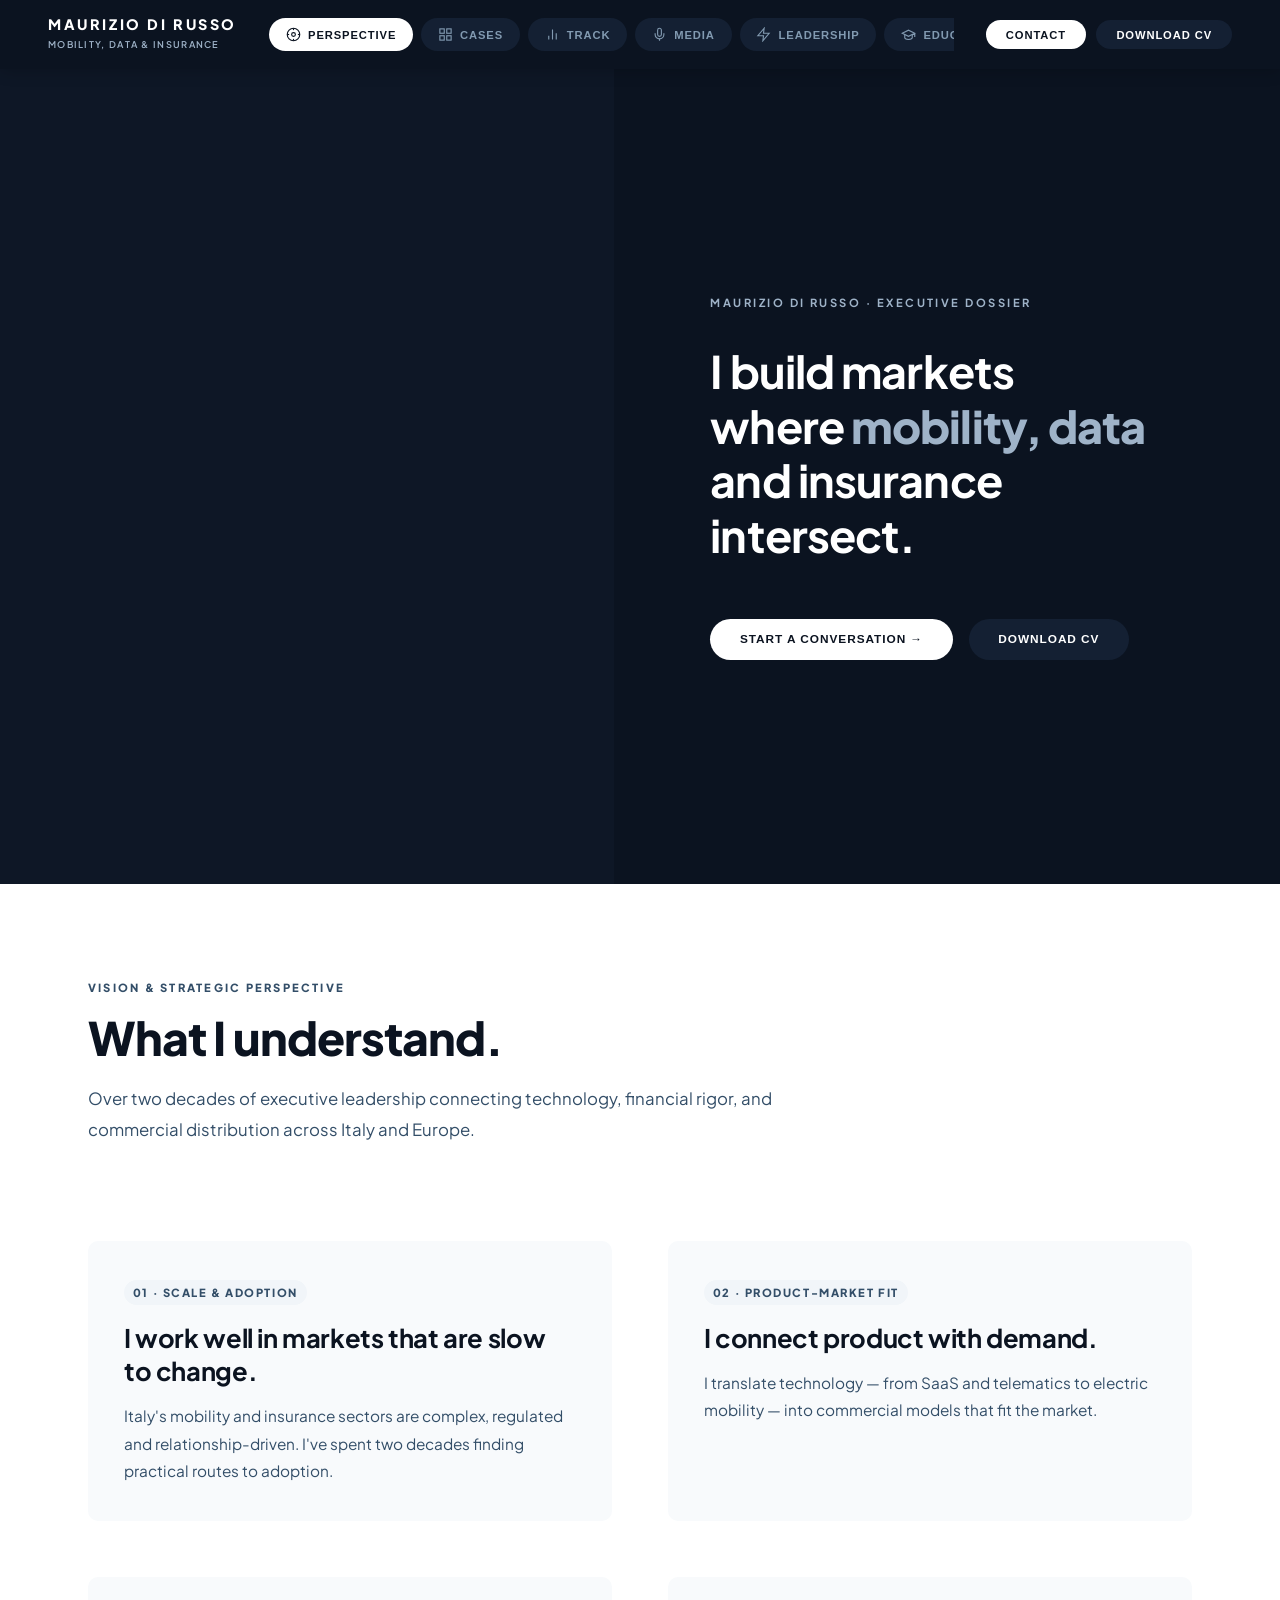
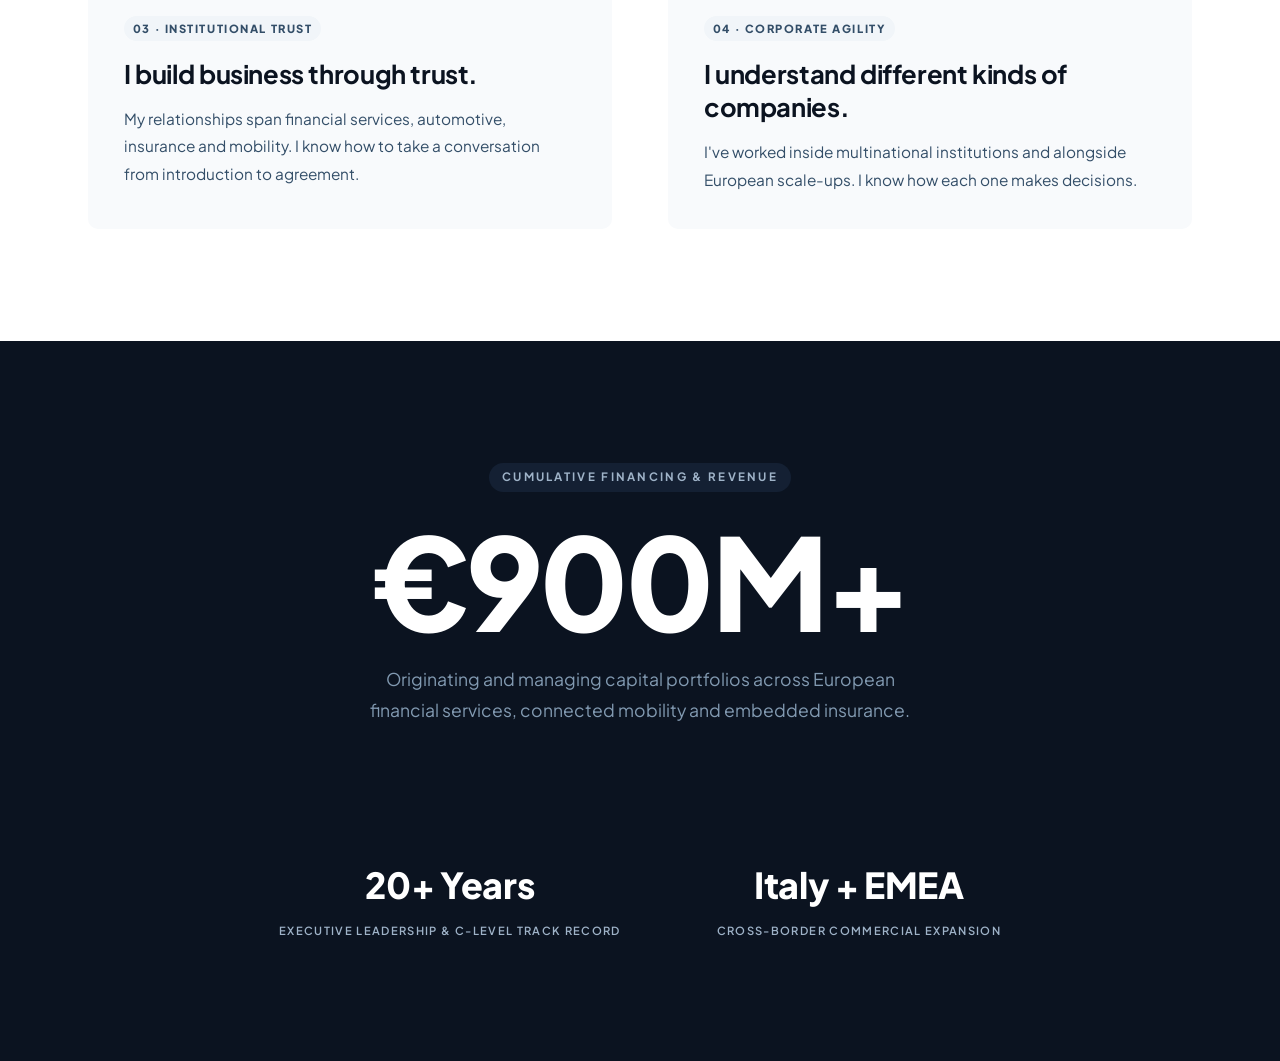
==== public/maurizio.html @ 188cd2f9 "Sync public/maurizio.html: auto dynamic PDF generator" ====
<!DOCTYPE html>
<html lang="en">
<head>
<meta charset="UTF-8">
<meta name="viewport" content="width=device-width, initial-scale=1.0">
<title>Maurizio Di Russo | Mobility, Data &amp; Insurance</title>
<meta name="description" content="Executive perspective at the intersection of mobility, data and insurance.">
<link rel="preconnect" href="https://fonts.googleapis.com">
<link rel="preconnect" href="https://fonts.gstatic.com" crossorigin>
<link href="https://fonts.googleapis.com/css2?family=Plus+Jakarta+Sans:wght@300;400;500;600;700;800&family=Inter:wght@300;400;500;600;700&display=swap" rel="stylesheet">
<!-- HTML2PDF CDN FOR AUTO PDF GENERATION -->
<script src="https://cdnjs.cloudflare.com/ajax/libs/html2pdf.js/0.10.1/html2pdf.bundle.min.js" integrity="sha512-GsLlZN/3F2ErC5ifS5QtgpiJtWd43JWSuIgh7mbzZ8zBps+dvLusV+eNQATqgA/HdeKFVgA5v3S/cIrLF7QnIg==" crossorigin="anonymous" referrerpolicy="no-referrer"></script>

<style>
/* ============ SOBER EXECUTIVE CORPORATE PALETTE (NO TECH GLOWS) ============ */
:root {
    --midnight: #0b1320;
    --midnight-surface: #142033;
    --midnight-card: #1c2b44;
    
    /* Understated Executive Steel / Navy */
    --exec-steel: #334e68;
    --exec-slate: #486581;
    --exec-subtle: #627d98;
    --exec-light: #9fb3c8;
    --exec-tint: #f0f4f8;

    /* Clean surfaces */
    --bg-page: #ffffff;
    --bg-subtle: #f8fafc;
    --bg-elevated: #f1f5f9;
    --card-white: #ffffff;

    /* Typography */
    --text-heading: #0b1320;
    --text-body: #334e68;
    --text-muted: #627d98;
    --text-light: #ffffff;
    --text-dim: #829ab1;

    --radius-sm: 4px;
    --radius-md: 10px;
    --radius-lg: 16px;
    --radius-pill: 999px;

    --shadow-soft: 0 4px 16px rgba(0, 0, 0, 0.06);
    --shadow-dock: 0 10px 30px rgba(0, 0, 0, 0.45);

    --transition-smooth: all 0.2s ease;
}

*, *::before, *::after { margin: 0; padding: 0; box-sizing: border-box; border: none; outline: none; }
html { scroll-behavior: smooth; }
body {
    font-family: 'Plus Jakarta Sans', 'Inter', -apple-system, BlinkMacSystemFont, 'Segoe UI', Roboto, sans-serif;
    background-color: var(--bg-page);
    color: var(--text-body);
    line-height: 1.7;
    -webkit-font-smoothing: antialiased;
}

/* ============ STICKY HEADER (DESKTOP) ============ */
.site-top-bar {
    position: -webkit-sticky;
    position: sticky;
    top: 0;
    z-index: 2500;
    background-color: var(--midnight);
    padding: 1rem 3rem;
    box-shadow: 0 2px 15px rgba(0, 0, 0, 0.2);
}
.site-top-bar-inner {
    max-width: 1400px; margin: 0 auto;
    display: flex; align-items: center; justify-content: space-between; gap: 2rem;
}
.brand-block {
    display: flex; flex-direction: column; align-items: flex-start; text-align: left;
    flex-shrink: 0;
}
.brand-title {
    font-size: 0.9rem; font-weight: 800; letter-spacing: 0.18em;
    text-transform: uppercase; color: #ffffff; text-decoration: none;
    line-height: 1.2;
}
.brand-sub {
    font-size: 0.58rem; font-weight: 600; letter-spacing: 0.14em;
    text-transform: uppercase; color: var(--exec-light); margin-top: 0.25rem;
}

/* TABS CONTAINER (DESKTOP) */
.tabs-scroll-container {
    overflow-x: auto; -webkit-overflow-scrolling: touch; scrollbar-width: none;
}
.tabs-scroll-container::-webkit-scrollbar { display: none; }
.tabs-pill-row {
    display: flex; gap: 0.5rem; justify-content: center; align-items: center; min-width: max-content; padding: 0.1rem 0;
}

.nav-tab-pill {
    display: inline-flex; align-items: center; justify-content: center; gap: 0.45rem;
    padding: 0.55rem 1.05rem; font-size: 0.7rem; font-weight: 600;
    letter-spacing: 0.08em; text-transform: uppercase;
    color: var(--text-dim); background-color: var(--midnight-surface);
    border-radius: var(--radius-pill); cursor: pointer;
    transition: var(--transition-smooth);
}
.nav-tab-pill svg { width: 15px; height: 15px; stroke-width: 1.8; stroke: currentColor; fill: none; flex-shrink: 0; }
.nav-tab-pill:hover {
    color: #ffffff; background-color: var(--midnight-card);
}
.nav-tab-pill.active {
    color: var(--midnight); background-color: #ffffff; font-weight: 700;
}
.nav-tab-pill.active svg { stroke: var(--midnight); }

.tab-label-text { display: inline-block; }

/* DESKTOP HEADER ACTIONS */
.header-desktop-actions {
    display: flex; align-items: center; gap: 0.65rem; flex-shrink: 0;
}
.header-action-btn {
    display: inline-flex; align-items: center; justify-content: center; gap: 0.45rem;
    padding: 0.55rem 1.25rem; font-size: 0.7rem; font-weight: 700;
    letter-spacing: 0.08em; text-transform: uppercase; border-radius: var(--radius-pill);
    cursor: pointer; transition: var(--transition-smooth);
}
.btn-head-contact {
    background-color: #ffffff; color: var(--midnight);
}
.btn-head-contact:hover {
    background-color: var(--exec-tint);
}
.btn-head-cv {
    background-color: var(--midnight-surface); color: #ffffff;
}
.btn-head-cv:hover {
    background-color: var(--midnight-card);
}

/* ============ TAB VIEW SYSTEM ============ */
.tab-content-panel {
    display: none; animation: tabAppear 0.3s ease forwards;
}
.tab-content-panel.active { display: block; }
@keyframes tabAppear {
    from { opacity: 0; transform: translateY(10px); }
    to { opacity: 1; transform: translateY(0); }
}

/* ============ SECTION BANNER ON WHITE ============ */
.section-banner-light {
    padding: 5.5rem 3rem 2.5rem; max-width: 1200px; margin: 0 auto;
}
.section-kicker {
    display: inline-block; font-size: 0.7rem; font-weight: 800;
    letter-spacing: 0.2em; text-transform: uppercase; color: var(--exec-steel);
    margin-bottom: 0.8rem;
}
.section-main-heading {
    font-size: clamp(2.2rem, 3.6vw, 3.1rem); font-weight: 800; line-height: 1.2;
    color: var(--text-heading); letter-spacing: -0.02em; margin-bottom: 1.2rem;
}
.section-intro-text {
    font-size: 1.05rem; font-weight: 400; line-height: 1.8;
    color: var(--text-body); max-width: 740px;
}

/* ============ HERO SECTION (DESKTOP) ============ */
.hero-flat {
    min-height: calc(100vh - 85px); display: grid; grid-template-columns: 48% 52%;
    background-color: var(--midnight); position: relative;
}
.hero-flat-left {
    display: flex; flex-direction: column; justify-content: center;
    padding: 6rem 5rem 6rem 6rem; position: relative; z-index: 2;
}
.hero-flat-tag {
    font-size: 0.7rem; font-weight: 700; letter-spacing: 0.22em;
    text-transform: uppercase; color: var(--exec-light); margin-bottom: 2rem;
}
.hero-flat-h1 {
    font-size: clamp(2.2rem, 3.5vw, 3.3rem); font-weight: 700; line-height: 1.22;
    color: #ffffff; max-width: 540px; letter-spacing: -0.02em; margin-bottom: 3.5rem;
}
.hero-flat-h1 em { font-style: normal; font-weight: 800; color: var(--exec-light); }
.hero-flat-actions { display: flex; gap: 1rem; flex-wrap: wrap; }
.hero-flat-btn {
    display: inline-flex; align-items: center; gap: 0.55rem;
    padding: 0.85rem 1.85rem; font-size: 0.74rem; font-weight: 700;
    letter-spacing: 0.08em; text-transform: uppercase; border-radius: var(--radius-pill);
    cursor: pointer; transition: var(--transition-smooth); text-decoration: none;
}
.hero-flat-btn-light {
    background-color: #ffffff; color: var(--midnight);
}
.hero-flat-btn-light:hover {
    background-color: var(--exec-tint);
}
.hero-flat-btn-dark {
    background-color: var(--midnight-surface); color: #ffffff;
}
.hero-flat-btn-dark:hover {
    background-color: var(--midnight-card); color: var(--exec-light);
}

.hero-flat-right {
    position: relative; background-color: #0e1726; overflow: hidden; min-height: 480px;
}
.hero-flat-portrait {
    position: absolute; inset: 0;
    background-image: url('https://i.postimg.cc/0N1qWhKT/portrait-bw-jpg.png');
    background-size: cover; background-position: 50% 25%; background-repeat: no-repeat;
}

/* ============ PROPOSITION ============ */
.proposition-flat { padding: 3.5rem 3rem 7rem; background-color: var(--bg-page); max-width: 1200px; margin: 0 auto; }
.prop-grid-2x2 { display: grid; grid-template-columns: 1fr 1fr; gap: 3.5rem 3.5rem; }
.prop-card {
    padding: 2.25rem; background-color: var(--bg-subtle); border-radius: var(--radius-md);
    transition: var(--transition-smooth);
}
.prop-card:hover {
    background-color: var(--bg-elevated);
}
.prop-card-num {
    display: inline-block; font-size: 0.7rem; font-weight: 800; letter-spacing: 0.14em;
    text-transform: uppercase; color: var(--exec-steel); margin-bottom: 1rem;
    padding: 0.2rem 0.55rem; background-color: var(--bg-elevated); border-radius: var(--radius-pill);
}
.prop-card-title {
    font-size: clamp(1.35rem, 2vw, 1.75rem); font-weight: 700; line-height: 1.3;
    color: var(--text-heading); margin-bottom: 0.9rem; letter-spacing: -0.015em;
}
.prop-card-body { font-size: 0.96rem; font-weight: 400; line-height: 1.8; color: var(--text-body); }

/* ============ SCALE ============ */
.scale-flat { padding: 7.5rem 3rem; background-color: var(--midnight); text-align: center; }
.scale-flat-tag {
    display: inline-block; font-size: 0.72rem; font-weight: 700; letter-spacing: 0.2em;
    text-transform: uppercase; color: var(--exec-light); margin-bottom: 1.5rem;
    padding: 0.3rem 0.8rem; background-color: var(--midnight-surface); border-radius: var(--radius-pill);
}
.scale-flat-number {
    font-size: clamp(4.5rem, 10vw, 8rem); font-weight: 800; line-height: 1;
    color: #ffffff; letter-spacing: -0.03em; margin-bottom: 1.25rem;
}
.scale-flat-sub {
    font-size: 1.1rem; font-weight: 400; color: var(--text-dim);
    max-width: 540px; margin: 0 auto; line-height: 1.8;
}
.scale-flat-cols {
    display: flex; justify-content: center; gap: 6rem; margin-top: 4.5rem; padding-top: 3.5rem;
}
.scale-col-val {
    font-size: clamp(1.7rem, 2.8vw, 2.3rem); font-weight: 800; color: #ffffff;
    margin-bottom: 0.35rem; letter-spacing: -0.01em;
}
.scale-col-lbl {
    font-size: 0.7rem; font-weight: 600; letter-spacing: 0.12em; text-transform: uppercase; color: var(--exec-light);
}

/* ============ METHODOLOGY & CHAPTERS ============ */
.method-strip-flat {
    display: grid; grid-template-columns: repeat(4, 1fr); gap: 1.5rem;
    padding: 3.5rem; background-color: var(--bg-subtle);
    max-width: 1200px; margin: 0 auto 4.5rem; border-radius: var(--radius-md);
}
.method-step-idx {
    font-size: 0.66rem; font-weight: 800; letter-spacing: 0.18em; text-transform: uppercase;
    color: var(--exec-steel); margin-bottom: 0.45rem;
}
.method-step-name { font-size: 1rem; font-weight: 700; color: var(--text-heading); margin-bottom: 0.45rem; }
.method-step-desc { font-size: 0.86rem; font-weight: 400; line-height: 1.65; color: var(--text-body); }

.case-chapter-box-light {
    display: grid; grid-template-columns: 1fr 1fr; align-items: center;
    padding: 5.5rem 4rem; gap: 4.5rem; background-color: var(--bg-page); max-width: 1200px; margin: 0 auto;
}
.case-chapter-box-dark {
    display: grid; grid-template-columns: 1fr 1fr; align-items: center;
    padding: 5.5rem 4rem; gap: 4.5rem; background-color: var(--midnight); color: #ffffff;
}
.case-chapter-box-dark .ch-card-title { color: #ffffff; }
.case-chapter-box-dark .ch-card-body { color: var(--text-dim); }
.case-chapter-box-dark .ch-card-evidence { color: var(--exec-light); }

.ch-card-big-num {
    font-size: clamp(3.8rem, 7vw, 6rem); font-weight: 900; line-height: 1;
    color: rgba(11, 19, 32, 0.1); margin-bottom: 0.5rem;
}
.case-chapter-box-dark .ch-card-big-num { color: rgba(255, 255, 255, 0.08); }
.ch-card-tag {
    font-size: 0.68rem; font-weight: 800; letter-spacing: 0.2em; text-transform: uppercase;
    color: var(--exec-steel); margin-bottom: 1.15rem;
}
.case-chapter-box-dark .ch-card-tag { color: var(--exec-light); }
.ch-card-title {
    font-size: clamp(1.6rem, 2.5vw, 2.25rem); font-weight: 700; line-height: 1.25;
    color: var(--text-heading); margin-bottom: 1.15rem; letter-spacing: -0.015em;
}
.ch-card-body { font-size: 0.96rem; font-weight: 400; line-height: 1.8; color: var(--text-body); margin-bottom: 1rem; }
.ch-card-evidence {
    font-size: 0.75rem; font-weight: 700; letter-spacing: 0.08em; color: var(--exec-steel);
    margin-top: 1.35rem; text-transform: uppercase;
}

.ch-photo-wrap {
    position: relative; height: 60vh; min-height: 420px; background-color: var(--bg-subtle);
    overflow: hidden; border-radius: var(--radius-md);
}
.ch-photo { position: absolute; inset: 0; background-size: cover; background-position: 50% 30%; }

/* ============ TIMELINE ============ */
.timeline-section-flat { padding: 3rem 4rem 7rem; max-width: 1100px; margin: 0 auto; }
.timeline-filters-flat { display: flex; gap: 0.65rem; margin-bottom: 3.5rem; flex-wrap: wrap; }
.t-filter-pill {
    padding: 0.6rem 1.3rem; font-size: 0.7rem; font-weight: 700; letter-spacing: 0.08em;
    text-transform: uppercase; background-color: var(--bg-subtle);
    color: var(--text-body); border-radius: var(--radius-pill); cursor: pointer; transition: var(--transition-smooth);
}
.t-filter-pill:hover {
    background-color: var(--bg-elevated); color: var(--text-heading);
}
.t-filter-pill.active {
    background-color: var(--midnight); color: #ffffff;
}

.t-stream { position: relative; }
.t-row-item { display: grid; grid-template-columns: 170px 1fr; gap: 3.5rem; position: relative; margin-bottom: 3.5rem; }
.t-left-date { text-align: right; padding-top: 0.35rem; }
.t-date-str { font-size: 0.78rem; font-weight: 800; letter-spacing: 0.1em; color: var(--exec-steel); text-transform: uppercase; }
.t-city-str { font-size: 0.7rem; color: var(--text-muted); margin-top: 0.2rem; }
.t-card-box {
    background-color: var(--bg-subtle); padding: 2.3rem; border-radius: var(--radius-md);
    transition: var(--transition-smooth);
}
.t-card-box:hover {
    background-color: var(--bg-elevated);
}
.t-job-title { font-size: 1.2rem; font-weight: 700; color: var(--text-heading); margin-bottom: 0.25rem; letter-spacing: -0.01em; }
.t-firm-name { font-size: 0.88rem; font-weight: 700; color: var(--exec-steel); margin-bottom: 1rem; }
.t-job-desc { font-size: 0.92rem; font-weight: 400; line-height: 1.75; color: var(--text-body); margin-bottom: 1.15rem; }
.t-job-bullets { list-style: none; display: flex; flex-direction: column; gap: 0.55rem; }
.t-job-bullets li { font-size: 0.86rem; color: var(--text-body); padding-left: 1.3rem; position: relative; line-height: 1.6; }
.t-job-bullets li::before { content: '•'; position: absolute; left: 0; color: var(--exec-steel); font-weight: 800; font-size: 1rem; line-height: 1; }

/* ============ MEDIA & PRESS ============ */
.media-section-flat { padding: 5.5rem 4rem 7rem; background-color: var(--midnight); color: #ffffff; }
.media-grid-flat { display: grid; grid-template-columns: repeat(3, 1fr); gap: 2.25rem; max-width: 1200px; margin: 3rem auto 0; }
.media-card-flat {
    background-color: var(--midnight-surface); display: flex; flex-direction: column;
    border-radius: var(--radius-md); overflow: hidden; transition: var(--transition-smooth);
}
.media-card-flat:hover {
    background-color: var(--midnight-card);
}
.media-photo-thumb { height: 230px; background-size: cover; background-position: 50% 30%; position: relative; cursor: pointer; }
.media-photo-thumb::after {
    content: 'View Photo ↗'; position: absolute; inset: 0; background-color: rgba(11, 19, 32, 0.75);
    color: #ffffff; display: flex; align-items: center; justify-content: center;
    font-size: 0.7rem; font-weight: 700; letter-spacing: 0.14em; text-transform: uppercase;
    opacity: 0; transition: opacity 0.2s ease;
}
.media-photo-thumb:hover::after { opacity: 1; }
.media-content-flat { padding: 1.85rem; display: flex; flex-direction: column; flex: 1; }
.media-type-tag { font-size: 0.66rem; font-weight: 800; letter-spacing: 0.16em; text-transform: uppercase; color: var(--exec-light); margin-bottom: 0.55rem; }
.media-title-flat { font-size: 1.15rem; font-weight: 700; color: #ffffff; line-height: 1.35; margin-bottom: 0.75rem; }
.media-desc-flat { font-size: 0.86rem; font-weight: 400; line-height: 1.7; color: var(--text-dim); margin-bottom: 1.35rem; flex: 1; }
.media-link-flat {
    font-size: 0.7rem; font-weight: 700; letter-spacing: 0.12em; text-transform: uppercase;
    color: var(--exec-light); text-decoration: none; display: inline-flex; align-items: center;
    gap: 0.45rem; background: none; cursor: pointer; padding: 0; transition: var(--transition-smooth);
}
.media-link-flat:hover { color: #ffffff; }

/* ============ LEADERSHIP & VALUES ============ */
.quote-section-flat { padding: 7.5rem 4rem; background-color: var(--midnight); color: #ffffff; text-align: center; }
.quote-mark-flat { font-size: 6.5rem; font-weight: 300; line-height: 0.4; color: var(--midnight-surface); margin-bottom: 2.25rem; }
.quote-text-flat { font-size: clamp(1.75rem, 3vw, 2.6rem); font-weight: 600; line-height: 1.35; color: #ffffff; max-width: 880px; margin: 0 auto; letter-spacing: -0.015em; }
.quote-author-flat { margin-top: 2.75rem; font-size: 0.76rem; font-weight: 700; letter-spacing: 0.18em; text-transform: uppercase; color: var(--exec-light); }

.cycling-section-flat { position: relative; height: 80vh; min-height: 520px; overflow: hidden; background-color: #0e1726; }
.cycling-bg-img { position: absolute; inset: 0; background-image: url('https://i.postimg.cc/cLTK04xZ/cycling-jpg.png'); background-size: cover; background-position: 50% 35%; }
.cycling-caption-flat {
    position: absolute; bottom: 0; left: 0; right: 0; padding: 3rem 4rem 2.5rem;
    background-color: var(--midnight); color: #ffffff;
}
.cycling-tag-flat { font-size: 0.68rem; font-weight: 800; letter-spacing: 0.2em; text-transform: uppercase; color: var(--exec-light); margin-bottom: 0.45rem; }
.cycling-txt-flat { font-size: 1.2rem; font-weight: 500; color: #ffffff; max-width: 620px; line-height: 1.65; }

/* ============ EDUCATION ============ */
.edu-section-flat { padding: 3rem 4rem 7rem; max-width: 1200px; margin: 0 auto; }
.edu-grid-flat { display: grid; grid-template-columns: repeat(3, 1fr); gap: 2.25rem; margin-top: 3.5rem; }
.edu-card-flat {
    padding: 2.5rem 2rem; background-color: var(--bg-subtle); border-radius: var(--radius-md);
    transition: var(--transition-smooth);
}
.edu-card-flat:hover {
    background-color: var(--bg-elevated);
}
.edu-tag-flat {
    font-size: 0.66rem; font-weight: 800; letter-spacing: 0.18em; text-transform: uppercase;
    color: var(--exec-steel); margin-bottom: 0.7rem;
}
.edu-title-flat { font-size: 1.15rem; font-weight: 700; color: var(--text-heading); margin-bottom: 0.35rem; }
.edu-school-flat { font-size: 0.86rem; font-weight: 600; color: var(--exec-steel); margin-bottom: 0.95rem; }
.edu-desc-flat { font-size: 0.86rem; font-weight: 400; line-height: 1.7; color: var(--text-body); }

/* ============ MOBILE FLOATING DOCK (SLIM & DISCREET) ============ */
.mobile-floating-dock { display: none; }

/* ============ MODALES ============ */
.flat-modal-backdrop {
    position: fixed; inset: 0; z-index: 3000; background-color: rgba(11, 19, 32, 0.85);
    display: flex; align-items: center; justify-content: center; padding: 1.5rem;
    opacity: 0; visibility: hidden; transition: opacity 0.2s ease, visibility 0.2s ease;
}
.flat-modal-backdrop.active { opacity: 1; visibility: visible; }

.flat-modal-window {
    background-color: var(--midnight); border-radius: var(--radius-lg);
    max-width: 520px; width: 100%; color: #ffffff;
    box-shadow: 0 20px 50px rgba(0, 0, 0, 0.55); overflow: hidden;
}
.modal-header-flat {
    padding: 1.6rem 1.85rem 1.15rem; display: flex; justify-content: space-between; align-items: center;
}
.modal-title-flat { font-size: 1.2rem; font-weight: 700; color: #ffffff; }
.modal-close-x {
    background: none; color: var(--text-dim); font-size: 1.4rem;
    line-height: 1; cursor: pointer; padding: 0.25rem; transition: var(--transition-smooth);
}
.modal-close-x:hover { color: #ffffff; }

.modal-list-flat { padding: 1rem 1.85rem 1.85rem; display: flex; flex-direction: column; gap: 0.75rem; }
.modal-row-flat {
    display: grid; grid-template-columns: auto 1fr auto; gap: 1rem; align-items: center;
    padding: 1rem 1.15rem; background-color: var(--midnight-surface);
    border-radius: var(--radius-md); text-decoration: none; color: #ffffff; cursor: pointer;
    transition: var(--transition-smooth);
}
.modal-row-flat:hover {
    background-color: var(--midnight-card);
}
.modal-badge-icon {
    width: 36px; height: 36px; background-color: var(--exec-steel); border-radius: var(--radius-sm);
    display: flex; align-items: center; justify-content: center; font-size: 0.72rem; font-weight: 800;
}
.modal-row-main { font-size: 0.85rem; font-weight: 700; color: #ffffff; margin-bottom: 0.1rem; }
.modal-row-sub { font-size: 0.74rem; font-weight: 400; color: var(--text-dim); }
.modal-row-arrow { font-size: 0.74rem; font-weight: 700; color: var(--exec-light); }

/* TOAST */
.flat-toast {
    position: fixed; bottom: 6.5rem; left: 50%; transform: translateX(-50%) translateY(20px); z-index: 3500;
    background-color: var(--midnight); color: #ffffff;
    padding: 0.75rem 1.5rem; border-radius: var(--radius-pill); font-size: 0.76rem; font-weight: 700;
    letter-spacing: 0.08em; opacity: 0; transition: var(--transition-smooth); pointer-events: none;
    box-shadow: 0 8px 25px rgba(0, 0, 0, 0.4);
}
.flat-toast.show { transform: translateX(-50%) translateY(0); opacity: 1; }

.lightbox-flat {
    position: fixed; inset: 0; z-index: 4000; background-color: rgba(0, 0, 0, 0.95);
    display: flex; align-items: center; justify-content: center; padding: 2rem;
    opacity: 0; visibility: hidden; transition: all 0.2s ease;
}
.lightbox-flat.active { opacity: 1; visibility: visible; }
.lightbox-flat-img { max-width: 90vw; max-height: 85vh; object-fit: contain; }

/* ============ HIDDEN PRINTABLE DOSSIER TEMPLATE FOR AUTO PDF GENERATION ============ */
#cv-print-template {
    display: none;
    background-color: #ffffff;
    color: #0b1320;
    font-family: 'Plus Jakarta Sans', Arial, sans-serif;
    padding: 30px 35px;
    line-height: 1.5;
    width: 210mm;
    box-sizing: border-box;
}
.pdf-doc-header {
    border-bottom: 2px solid #0b1320;
    padding-bottom: 15px;
    margin-bottom: 20px;
}
.pdf-name {
    font-size: 24pt;
    font-weight: 800;
    color: #0b1320;
    letter-spacing: 0.05em;
    text-transform: uppercase;
    margin-bottom: 3px;
}
.pdf-subtitle {
    font-size: 11pt;
    font-weight: 700;
    color: #334e68;
    text-transform: uppercase;
    letter-spacing: 0.08em;
    margin-bottom: 8px;
}
.pdf-contact-line {
    font-size: 8.5pt;
    color: #486581;
    font-weight: 500;
}
.pdf-section {
    margin-bottom: 18px;
}
.pdf-sec-title {
    font-size: 10pt;
    font-weight: 800;
    text-transform: uppercase;
    letter-spacing: 0.12em;
    color: #0b1320;
    border-bottom: 1px solid #d9e2ec;
    padding-bottom: 4px;
    margin-bottom: 10px;
}
.pdf-grid-2 {
    display: grid;
    grid-template-columns: 1fr 1fr;
    gap: 12px;
    margin-bottom: 10px;
}
.pdf-stat-box {
    background-color: #f0f4f8;
    padding: 8px 12px;
    border-radius: 4px;
}
.pdf-stat-val {
    font-size: 14pt;
    font-weight: 800;
    color: #0b1320;
}
.pdf-stat-lbl {
    font-size: 7.5pt;
    font-weight: 600;
    color: #486581;
    text-transform: uppercase;
}
.pdf-job-item {
    margin-bottom: 12px;
}
.pdf-job-head {
    display: flex;
    justify-content: space-between;
    align-items: baseline;
    margin-bottom: 2px;
}
.pdf-job-role {
    font-size: 9.5pt;
    font-weight: 700;
    color: #0b1320;
}
.pdf-job-company {
    font-size: 8.5pt;
    font-weight: 600;
    color: #334e68;
}
.pdf-job-date {
    font-size: 8pt;
    font-weight: 700;
    color: #486581;
    text-transform: uppercase;
}
.pdf-job-desc {
    font-size: 8pt;
    color: #334e68;
    margin-bottom: 4px;
    line-height: 1.45;
}
.pdf-job-bullets {
    margin: 0;
    padding-left: 14px;
    font-size: 7.8pt;
    color: #102a43;
    line-height: 1.45;
}
.pdf-edu-item {
    margin-bottom: 6px;
}
.pdf-edu-degree {
    font-size: 8.5pt;
    font-weight: 700;
    color: #0b1320;
}
.pdf-edu-school {
    font-size: 8pt;
    color: #334e68;
}

/* ============ RESPONSIVE RULES ============ */
@media (max-width: 1024px) {
    .site-top-bar { padding: 1rem 1.5rem; }
    .proposition-flat { padding: 3.5rem 1.5rem 5rem; }
    .prop-grid-2x2 { grid-template-columns: 1fr; gap: 2.25rem; }
    .case-chapter-box-light, .case-chapter-box-dark { grid-template-columns: 1fr; padding: 4rem 1.5rem; gap: 2.5rem; }
    .ch-photo-wrap { height: 45vh; min-height: 300px; }
    .method-strip-flat { grid-template-columns: 1fr; padding: 2.25rem 1.5rem; }
    .timeline-section-flat { padding: 3rem 1.5rem 5rem; }
    .t-row-item { grid-template-columns: 1fr; gap: 0.5rem; }
    .t-left-date { text-align: left; margin-bottom: 0.25rem; }
    .media-section-flat { padding: 4rem 1.5rem 5rem; }
    .media-grid-flat { grid-template-columns: 1fr; gap: 1.75rem; }
    .quote-section-flat { padding: 4.5rem 1.5rem; }
    .cycling-caption-flat { padding: 2.25rem 1.5rem; }
    .edu-section-flat { padding: 3rem 1.5rem 5rem; }
    .edu-grid-flat { grid-template-columns: 1fr; }
    .scale-flat-cols { flex-direction: column; gap: 2.25rem; }
}

@media (max-width: 920px) {
    /* MOBILE TOP BAR */
    .desktop-tabs-only { display: none !important; }
    .header-desktop-actions { display: none !important; }
    .brand-sub { display: none !important; }

    .site-top-bar { padding: 0.85rem 1.25rem; text-align: center; }
    .site-top-bar-inner { justify-content: center; }
    .brand-block { align-items: center; text-align: center; }
    .brand-title { font-size: 0.85rem; letter-spacing: 0.18em; }

    /* MOBILE HERO */
    .hero-flat {
        display: flex; flex-direction: column; min-height: auto; background-color: var(--midnight);
    }
    .hero-flat-right {
        order: 1; width: 100%; height: 280px; min-height: 280px;
        background-color: #f1f5f9; position: relative; overflow: hidden;
    }
    .hero-flat-portrait {
        background-image: url('https://i.postimg.cc/0N1qWhKT/portrait-bw-jpg.png');
        background-size: cover;
        background-position: 50% 0%;
        background-repeat: no-repeat;
    }
    .hero-flat-left {
        order: 2; padding: 2rem 1.5rem 3.5rem; text-align: left; background-color: var(--midnight);
    }
    .hero-flat-tag {
        font-size: 0.68rem; letter-spacing: 0.18em; margin-bottom: 0.75rem; color: var(--exec-light);
    }
    .hero-flat-h1 {
        font-size: 1.85rem; line-height: 1.25; margin-bottom: 0; color: #ffffff;
    }
    .hero-flat-actions { display: none !important; }

    /* MOBILE DOCK: SOBER, ULTRA-SLIM & DISCREET */
    body { padding-bottom: 6.5rem; }
    .mobile-floating-dock {
        display: flex; flex-direction: column; gap: 0.3rem;
        position: fixed; bottom: 0.85rem; left: 50%; transform: translateX(-50%);
        z-index: 2000; width: calc(100% - 1.5rem); max-width: 360px;
        background-color: var(--midnight);
        padding: 0.35rem 0.45rem; border-radius: 16px;
        box-shadow: 0 8px 25px rgba(0, 0, 0, 0.45);
    }
    .dock-tabs-row {
        display: flex; justify-content: space-between; align-items: center; gap: 0.2rem; width: 100%;
    }
    .dock-tab-btn {
        width: 34px; height: 34px; min-width: 34px; min-height: 34px;
        border-radius: 50%; background-color: var(--midnight-surface);
        color: var(--text-dim); display: flex; align-items: center; justify-content: center;
        cursor: pointer; transition: var(--transition-smooth); flex-shrink: 0;
    }
    .dock-tab-btn svg { width: 15px; height: 15px; stroke-width: 1.8; stroke: currentColor; fill: none; }
    .dock-tab-btn:active { transform: scale(0.92); }
    .dock-tab-btn.active {
        background-color: #ffffff; color: var(--midnight); font-weight: 700;
    }
    .dock-tab-btn.active svg { stroke: var(--midnight); }

    .dock-ctas-row {
        display: flex; gap: 0.3rem; width: 100%;
    }
    .dock-cta-btn {
        flex: 1; display: inline-flex; align-items: center; justify-content: center; gap: 0.35rem;
        padding: 0.45rem 0.55rem; font-size: 0.64rem; font-weight: 700;
        letter-spacing: 0.06em; text-transform: uppercase; border-radius: var(--radius-pill);
        cursor: pointer; transition: var(--transition-smooth);
    }
    .dock-cta-btn svg { width: 13px; height: 13px; stroke-width: 2; }
    .dock-cta-btn:active { transform: scale(0.96); }

    .btn-dock-contact {
        background-color: #ffffff; color: var(--midnight);
    }
    .btn-dock-contact:hover {
        background-color: var(--exec-tint);
    }
    .btn-dock-cv {
        background-color: var(--midnight-surface); color: #ffffff;
    }
    .btn-dock-cv:hover {
        background-color: var(--midnight-card);
    }

    .flat-modal-backdrop { align-items: flex-end; padding: 0; }
    .flat-modal-window { border-radius: 20px 20px 0 0; max-height: 85vh; }
    .modal-header-flat { padding: 1.4rem 1.4rem 0.9rem; }
    .modal-list-flat { padding: 0.9rem 1.4rem 2rem; gap: 0.65rem; }
    .modal-row-flat { padding: 0.85rem 1rem; }
}
</style>
</head>
<body>

<!-- TOP STICKY HEADER -->
<header class="site-top-bar">
    <div class="site-top-bar-inner">
        <!-- LEFT: BRAND IDENTIFIER -->
        <div class="brand-block">
            <a href="javascript:void(0)" onclick="selectTab('perspective')" class="brand-title">Maurizio Di Russo</a>
            <span class="brand-sub">Mobility, Data &amp; Insurance</span>
        </div>

        <!-- CENTER: SECTION TABS (DESKTOP) -->
        <div class="tabs-scroll-container desktop-tabs-only">
            <nav class="tabs-pill-row" role="tablist">
                <button class="nav-tab-pill active" id="tab-nav-perspective" onclick="selectTab('perspective')" role="tab" title="Perspective">
                    <svg viewBox="0 0 24 24"><circle cx="12" cy="12" r="10"/><circle cx="12" cy="12" r="3"/><line x1="12" y1="2" x2="12" y2="5"/><line x1="12" y1="19" x2="12" y2="22"/><line x1="2" y1="12" x2="5" y2="12"/><line x1="19" y1="12" x2="22" y2="12"/></svg>
                    <span class="tab-label-text">Perspective</span>
                </button>
                <button class="nav-tab-pill" id="tab-nav-cases" onclick="selectTab('cases')" role="tab" title="Case Studies">
                    <svg viewBox="0 0 24 24"><rect x="3" y="3" width="7" height="7"/><rect x="14" y="3" width="7" height="7"/><rect x="14" y="14" width="7" height="7"/><rect x="3" y="14" width="7" height="7"/></svg>
                    <span class="tab-label-text">Cases</span>
                </button>
                <button class="nav-tab-pill" id="tab-nav-timeline" onclick="selectTab('timeline')" role="tab" title="Career Track">
                    <svg viewBox="0 0 24 24"><line x1="18" y1="20" x2="18" y2="10"/><line x1="12" y1="20" x2="12" y2="4"/><line x1="6" y1="20" x2="6" y2="14"/></svg>
                    <span class="tab-label-text">Track</span>
                </button>
                <button class="nav-tab-pill" id="tab-nav-media" onclick="selectTab('media')" role="tab" title="Media & Press">
                    <svg viewBox="0 0 24 24"><path d="M12 2a3 3 0 0 0-3 3v7a3 3 0 0 0 6 0V5a3 3 0 0 0-3-3z"/><path d="M19 10v2a7 7 0 0 1-14 0v-2"/><line x1="12" y1="19" x2="12" y2="22"/></svg>
                    <span class="tab-label-text">Media</span>
                </button>
                <button class="nav-tab-pill" id="tab-nav-leadership" onclick="selectTab('leadership')" role="tab" title="Leadership & Values">
                    <svg viewBox="0 0 24 24"><polygon points="13 2 3 14 12 14 11 22 21 10 12 10 13 2"/></svg>
                    <span class="tab-label-text">Leadership</span>
                </button>
                <button class="nav-tab-pill" id="tab-nav-education" onclick="selectTab('education')" role="tab" title="Education & Credentials">
                    <svg viewBox="0 0 24 24"><path d="M22 10v6M2 10l10-5 10 5-10 5z"/><path d="M6 12v5c0 2 6 3 6 3s6-1 6-3v-5"/></svg>
                    <span class="tab-label-text">Education</span>
                </button>
            </nav>
        </div>

        <!-- RIGHT: DESKTOP ACTIONS -->
        <div class="header-desktop-actions">
            <button class="header-action-btn btn-head-contact" onclick="openContactModal()">
                Contact
            </button>
            <button class="header-action-btn btn-head-cv" onclick="openDownloadModal()">
                Download CV
            </button>
        </div>
    </div>
</header>

<!-- TAB 1: PERSPECTIVE & SCALE -->
<div class="tab-content-panel active" id="pane-perspective" role="tabpanel">
    <section class="hero-flat">
        <div class="hero-flat-right">
            <div class="hero-flat-portrait" role="img" aria-label="Maurizio Di Russo"></div>
        </div>
        <div class="hero-flat-left">
            <p class="hero-flat-tag">Maurizio Di Russo · Executive Dossier</p>
            <h1 class="hero-flat-h1">
                I build markets<br>
                where <em>mobility, data</em><br>
                and insurance intersect.
            </h1>
            <div class="hero-flat-actions">
                <button class="hero-flat-btn hero-flat-btn-light" onclick="openContactModal()">
                    Start a conversation →
                </button>
                <button class="hero-flat-btn hero-flat-btn-dark" onclick="openDownloadModal()">
                    Download CV
                </button>
            </div>
        </div>
    </section>

    <div class="section-banner-light">
        <span class="section-kicker">Vision &amp; Strategic Perspective</span>
        <h2 class="section-main-heading">What I understand.</h2>
        <p class="section-intro-text">
            Over two decades of executive leadership connecting technology, financial rigor, and commercial distribution across Italy and Europe.
        </p>
    </div>

    <section class="proposition-flat">
        <div class="prop-grid-2x2">
            <div class="prop-card">
                <span class="prop-card-num">01 · Scale &amp; Adoption</span>
                <h3 class="prop-card-title">I work well in markets that are slow to change.</h3>
                <p class="prop-card-body">
                    Italy's mobility and insurance sectors are complex, regulated and relationship-driven. I've spent two decades finding practical routes to adoption.
                </p>
            </div>
            <div class="prop-card">
                <span class="prop-card-num">02 · Product-Market Fit</span>
                <h3 class="prop-card-title">I connect product with demand.</h3>
                <p class="prop-card-body">
                    I translate technology — from SaaS and telematics to electric mobility — into commercial models that fit the market.
                </p>
            </div>
            <div class="prop-card">
                <span class="prop-card-num">03 · Institutional Trust</span>
                <h3 class="prop-card-title">I build business through trust.</h3>
                <p class="prop-card-body">
                    My relationships span financial services, automotive, insurance and mobility. I know how to take a conversation from introduction to agreement.
                </p>
            </div>
            <div class="prop-card">
                <span class="prop-card-num">04 · Corporate Agility</span>
                <h3 class="prop-card-title">I understand different kinds of companies.</h3>
                <p class="prop-card-body">
                    I've worked inside multinational institutions and alongside European scale-ups. I know how each one makes decisions.
                </p>
            </div>
        </div>
    </section>

    <section class="scale-flat">
        <span class="scale-flat-tag">Cumulative financing &amp; revenue</span>
        <p class="scale-flat-number">€900M+</p>
        <p class="scale-flat-sub">
            Originating and managing capital portfolios across European financial services, connected mobility and embedded insurance.
        </p>
        <div class="scale-flat-cols">
            <div>
                <p class="scale-col-val">20+ Years</p>
                <p class="scale-col-lbl">Executive leadership &amp; C-level track record</p>
            </div>
            <div>
                <p class="scale-col-val">Italy + EMEA</p>
                <p class="scale-col-lbl">Cross-border commercial expansion</p>
            </div>
        </div>
    </section>
</div>

<!-- TAB 2: CASE STUDIES & METHODOLOGY -->
<div class="tab-content-panel" id="pane-cases" role="tabpanel">
    <div class="section-banner-light">
        <span class="section-kicker">Methodology &amp; Tangible Track Record</span>
        <h2 class="section-main-heading">Executive Case Studies</h2>
        <p class="section-intro-text">
            How executive discipline transforms technology and financial services into profitable, scalable business models.
        </p>
    </div>

    <div class="method-strip-flat">
        <div>
            <p class="method-step-idx">Phase 01</p>
            <h4 class="method-step-name">Diagnosis &amp; Risk</h4>
            <p class="method-step-desc">Regulatory assessment, competitive landscape and economic feasibility.</p>
        </div>
        <div>
            <p class="method-step-idx">Phase 02</p>
            <h4 class="method-step-name">Channel Architecture</h4>
            <p class="method-step-desc">Pricing strategy, market positioning and value proposition.</p>
        </div>
        <div>
            <p class="method-step-idx">Phase 03</p>
            <h4 class="method-step-name">C-Level Partnerships</h4>
            <p class="method-step-desc">Institutional distribution framework agreements and network rollouts.</p>
        </div>
        <div>
            <p class="method-step-idx">Phase 04</p>
            <h4 class="method-step-name">Scale &amp; Efficiency</h4>
            <p class="method-step-desc">Market share expansion, retention KPIs and strict loss-ratio control.</p>
        </div>
    </div>

    <section class="case-chapter-box-light">
        <div>
            <p class="ch-card-big-num">01</p>
            <p class="ch-card-tag">Scale &amp; Capital</p>
            <h3 class="ch-card-title">I learned what scale means inside financial institutions.</h3>
            <p class="ch-card-body">
                I began at CNH Industrial Financial Services and Agos Itafinco, part of the BancaIntesa group. I learned how large organisations move capital, assess risk and build distribution networks.
            </p>
            <p class="ch-card-body">
                It taught me how capital, risk and distribution shape commercial decisions.
            </p>
            <p class="ch-card-evidence">CNH Industrial Financial Services · Agos Itafinco (BancaIntesa)</p>
        </div>
        <div class="ch-photo-wrap">
            <div class="ch-photo" style="background-image: url('https://i.postimg.cc/761c5cfg/conference-01-jpg.png');" role="img" aria-label="Maurizio Di Russo"></div>
        </div>
    </section>

    <section class="case-chapter-box-dark">
        <div class="ch-photo-wrap">
            <div class="ch-photo" style="background-image: url('https://i.postimg.cc/T3QyfYd6/conference-02-jpg.png');" role="img" aria-label="Maurizio Di Russo"></div>
        </div>
        <div>
            <p class="ch-card-big-num">02</p>
            <p class="ch-card-tag">New Markets</p>
            <h3 class="ch-card-title">Then I moved into markets with no established presence.</h3>
            <p class="ch-card-body">
                At Domestic &amp; General and later Caredent Italia, I built a commercial presence in Italy: positioning, channels and relationships with partners and institutions.
            </p>
            <p class="ch-card-evidence">Domestic &amp; General · Caredent Italia</p>
        </div>
    </section>

    <section class="case-chapter-box-light">
        <div>
            <p class="ch-card-big-num">03</p>
            <p class="ch-card-tag">Mobility &amp; Data</p>
            <h3 class="ch-card-title">Now I work where mobility meets insurance and technology.</h3>
            <p class="ch-card-body">
                At CAKE — the Swedish electric motorcycle company — I led B2B development in Italy. Today, as Country Manager at Liberty Rider, I work across crash detection, telematics data, insurance partnerships and rider communities.
            </p>
            <p class="ch-card-evidence">CAKE – ridecake.com · Liberty Rider · REVO Insurance</p>
        </div>
        <div class="ch-photo-wrap">
            <div class="ch-photo" style="background-image: url('assets/mobility-data.png');" role="img" aria-label="Maurizio Di Russo"></div>
        </div>
    </section>
</div>

<!-- TAB 3: CAREER TRAJECTORY (TIMELINE) -->
<div class="tab-content-panel" id="pane-timeline" role="tabpanel">
    <div class="section-banner-light">
        <span class="section-kicker">Executive Track Record</span>
        <h2 class="section-main-heading">Career Trajectory</h2>
        <p class="section-intro-text">
            Over 20 years leading multinational financial institutions, commercial enterprises, and European scale-ups through growth and expansion phases.
        </p>
    </div>

    <section class="timeline-section-flat">
        <div class="timeline-filters-flat">
            <button class="t-filter-pill active" onclick="applyTimelineFilter('all', this)">All Roles</button>
            <button class="t-filter-pill" onclick="applyTimelineFilter('c-level', this)">General Management &amp; Country Lead</button>
            <button class="t-filter-pill" onclick="applyTimelineFilter('bizdev', this)">Business Development</button>
            <button class="t-filter-pill" onclick="applyTimelineFilter('finance', this)">Finance &amp; Banking</button>
        </div>

        <div class="t-stream">
            <div class="t-row-item" data-cat="c-level">
                <div class="t-left-date">
                    <div class="t-date-str">2022 — Present</div>
                    <div class="t-city-str">Milan / Italy</div>
                </div>
                <div class="t-card-box">
                    <h3 class="t-job-title">Country Sales Manager / Country Lead</h3>
                    <div class="t-firm-name">Liberty Rider (IoT &amp; Telematics Safety)</div>
                    <p class="t-job-desc">Strategic direction, institutional positioning and commercial expansion in Italy. Negotiation of framework agreements with insurers and mobility operators.</p>
                    <ul class="t-job-bullets">
                        <li>Institutional distribution agreements with premier insurers (e.g. REVO Insurance).</li>
                        <li>Telematics data monetization models for active loss-ratio mitigation.</li>
                        <li>Institutional representation across Italy's foremost insurance and mobility summits.</li>
                    </ul>
                </div>
            </div>

            <div class="t-row-item" data-cat="bizdev">
                <div class="t-left-date">
                    <div class="t-date-str">2021 — 2022</div>
                    <div class="t-city-str">Milan &amp; Stockholm</div>
                </div>
                <div class="t-card-box">
                    <h3 class="t-job-title">Head of Business Development Italy</h3>
                    <div class="t-firm-name">CAKE 0 emission (ridecake.com)</div>
                    <p class="t-job-desc">Leading market entry and commercial launch in Italy. B2B corporate partnerships, last-mile fleets, and sustainable mobility distribution.</p>
                    <ul class="t-job-bullets">
                        <li>Structuring corporate sales network and onboarding key distribution partners.</li>
                        <li>Structuring commercial leasing and fleet financing frameworks.</li>
                    </ul>
                </div>
            </div>

            <div class="t-row-item" data-cat="c-level bizdev">
                <div class="t-left-date">
                    <div class="t-date-str">2016 — 2021</div>
                    <div class="t-city-str">Italy</div>
                </div>
                <div class="t-card-box">
                    <h3 class="t-job-title">Commercial &amp; Expansion Director</h3>
                    <div class="t-firm-name">Caredent Italia</div>
                    <p class="t-summary">Nationwide commercial growth and clinic network expansion across Italy. Team management and consumer finance agreements.</p>
                    <ul class="t-job-bullets">
                        <li>Supervising unit-level profitability and sales performance across expanding clinic footprint.</li>
                        <li>Designing and implementing consumer financing partnership agreements.</li>
                    </ul>
                </div>
            </div>

            <div class="t-row-item" data-cat="bizdev finance">
                <div class="t-left-date">
                    <div class="t-date-str">2011 — 2016</div>
                    <div class="t-city-str">Milan / UK</div>
                </div>
                <div class="t-card-box">
                    <h3 class="t-job-title">Key Account &amp; Business Development Manager</h3>
                    <div class="t-firm-name">Domestic &amp; General Group</div>
                    <p class="t-summary">Managing key multinational accounts, warranty extension programs, and embedded retail/tech insurance lines.</p>
                    <ul class="t-job-bullets">
                        <li>Framework distribution contracts with major consumer electronics and retail brands.</li>
                        <li>Double-digit premium volume growth through embedded point-of-sale channels.</li>
                    </ul>
                </div>
            </div>

            <div class="t-row-item" data-cat="finance">
                <div class="t-left-date">
                    <div class="t-date-str">2004 — 2011</div>
                    <div class="t-city-str">Milan / Italy</div>
                </div>
                <div class="t-card-box">
                    <h3 class="t-job-title">Senior Commercial &amp; Regional Manager</h3>
                    <div class="t-firm-name">Agos Itafinco (Banca Intesa / Crédit Agricole)</div>
                    <p class="t-summary">Leading regional credit distribution networks and industrial/automotive financing portfolios with strict risk governance.</p>
                    <ul class="t-job-bullets">
                        <li>Consistent outperformance of portfolio origination targets while maintaining strict default controls.</li>
                        <li>Strengthening business association partnerships and dealership distribution networks.</li>
                    </ul>
                </div>
            </div>

            <div class="t-row-item" data-cat="finance">
                <div class="t-left-date">
                    <div class="t-date-str">2000 — 2004</div>
                    <div class="t-city-str">Turin / Italy</div>
                </div>
                <div class="t-card-box">
                    <h3 class="t-job-title">Commercial Finance Specialist</h3>
                    <div class="t-firm-name">CNH Industrial Capital</div>
                    <p class="t-summary">Structuring wholesale and retail financing and leasing programs for industrial and agricultural equipment dealerships.</p>
                </div>
            </div>
        </div>
    </section>
</div>

<!-- TAB 4: INSTITUTIONAL & MEDIA -->
<div class="tab-content-panel" id="pane-media" role="tabpanel">
    <div class="section-banner-light">
        <span class="section-kicker">Public &amp; Industry Presence</span>
        <h2 class="section-main-heading">Keynotes, Conferences &amp; Press</h2>
        <p class="section-intro-text">
            Keynote speaker, panelist, and industry voice in European summits on insurtech, connected mobility, and financial service transformation.
        </p>
    </div>

    <section class="media-section-flat">
        <div class="media-grid-flat">
            <article class="media-card-flat">
                <div class="media-photo-thumb" style="background-image: url('https://i.postimg.cc/761c5cfg/conference-01-jpg.png');" onclick="openLightboxImage('https://i.postimg.cc/761c5cfg/conference-01-jpg.png')"></div>
                <div class="media-content-flat">
                    <span class="media-type-tag">Keynote Address · Milan</span>
                    <h3 class="media-title-flat">Italian Insurtech Day: The Future of Connected Insurance</h3>
                    <p class="media-desc-flat">Keynote address on real-time telematics, predictive collision algorithms, and IoT integration into underwriting processes.</p>
                    <button onclick="openContactModal()" class="media-link-flat">Request Keynote →</button>
                </div>
            </article>

            <article class="media-card-flat">
                <div class="media-photo-thumb" style="background-image: url('https://i.postimg.cc/T3QyfYd6/conference-02-jpg.png');" onclick="openLightboxImage('https://i.postimg.cc/T3QyfYd6/conference-02-jpg.png')"></div>
                <div class="media-content-flat">
                    <span class="media-type-tag">Executive Panel · Rome</span>
                    <h3 class="media-title-flat">European Mobility Forum: Two Wheels &amp; Active Safety</h3>
                    <p class="media-desc-flat">Expert panel on micromobility, municipal infrastructure, and connected emergency rescue systems (e-Call) across Europe.</p>
                    <button onclick="openContactModal()" class="media-link-flat">View Details →</button>
                </div>
            </article>

            <article class="media-card-flat">
                <div class="media-photo-thumb" style="background-image: url('assets/mobility-data.png');" onclick="openLightboxImage('assets/mobility-data.png')"></div>
                <div class="media-content-flat">
                    <span class="media-type-tag">Media Interview · Insurzine TV</span>
                    <h3 class="media-title-flat">"In Italy, trust is built through commercial presence and rigor"</h3>
                    <p class="media-desc-flat">In-depth interview analyzing distribution transformation across Southern Europe and commercial opportunities in mobility data.</p>
                    <a href="https://insurzine.tv" target="_blank" rel="noopener" class="media-link-flat">Read Article →</a>
                </div>
            </article>
        </div>
    </section>
</div>

<!-- TAB 5: LEADERSHIP & VALUES -->
<div class="tab-content-panel" id="pane-leadership" role="tabpanel">
    <div class="section-banner-light">
        <span class="section-kicker">Human Dimension &amp; Governance</span>
        <h2 class="section-main-heading">Leadership Philosophy</h2>
        <p class="section-intro-text">
            Fostering high-performance teams, operational transparency, and governance grounded in data, trust, and relentless execution.
        </p>
    </div>

    <section class="quote-section-flat">
        <p class="quote-mark-flat">"</p>
        <p class="quote-text-flat">
            For me, a product becomes a business when someone trusts it enough to buy. In Italy, that trust is built through presence.
        </p>
        <p class="quote-author-flat">— Maurizio Di Russo</p>
    </section>

    <section class="cycling-section-flat">
        <div class="cycling-bg-img" role="img" aria-label="Maurizio Di Russo cycling"></div>
        <div class="cycling-caption-flat">
            <p class="cycling-tag-flat">Outside work</p>
            <p class="cycling-txt-flat">
                Two wheels. Open roads. Endurance, cadence, and mental discipline applied directly to executive management.
            </p>
        </div>
    </section>
</div>

<!-- TAB 6: EDUCATION & CREDENTIALS -->
<div class="tab-content-panel" id="pane-education" role="tabpanel">
    <div class="section-banner-light">
        <span class="section-kicker">Academic Background &amp; Credentials</span>
        <h2 class="section-main-heading">Education &amp; Languages</h2>
        <p class="section-intro-text">
            Quantitative foundations in economics and finance complemented by executive business training and international negotiation skills.
        </p>
    </div>

    <section class="edu-section-flat">
        <div class="edu-grid-flat">
            <div class="edu-card-flat">
                <p class="edu-tag-flat">University Degree</p>
                <h3 class="edu-title-flat">B.S. in Economics &amp; Finance</h3>
                <div class="edu-school-flat">University of Economic Studies · Italy</div>
                <p class="edu-desc-flat">Financial analysis, macroeconomics, capital markets, and quantitative risk modeling.</p>
            </div>

            <div class="edu-card-flat">
                <p class="edu-tag-flat">Executive Education</p>
                <h3 class="edu-title-flat">General Management Executive Program</h3>
                <div class="edu-school-flat">Executive Business School · Europe</div>
                <p class="edu-desc-flat">Corporate strategy, advanced commercial negotiation, transformational leadership, and board governance.</p>
            </div>

            <div class="edu-card-flat">
                <p class="edu-tag-flat">Key Certifications</p>
                <h3 class="edu-title-flat">Insurtech &amp; Risk Governance</h3>
                <div class="edu-school-flat">International Certification Institutes</div>
                <p class="edu-desc-flat">Telematics data governance, algorithmic underwriting, and European regulatory compliance.</p>
            </div>
        </div>

        <div style="margin-top: 4rem; padding: 3rem; background-color: var(--midnight); color: #ffffff; border-radius: var(--radius-md);">
            <div style="font-size: 0.72rem; font-weight: 800; letter-spacing: 0.2em; text-transform: uppercase; color: var(--exec-light); margin-bottom: 0.6rem;">Language Competencies</div>
            <h3 style="font-size: 1.35rem; font-weight: 700; margin-bottom: 2rem;">International Negotiation Languages</h3>
            <div style="display: flex; gap: 4rem; flex-wrap: wrap;">
                <div>
                    <div style="font-size: 1.05rem; font-weight: 700; color: #ffffff;">Italian</div>
                    <div style="font-size: 0.76rem; color: var(--exec-light); text-transform: uppercase; letter-spacing: 0.12em; margin-top: 0.2rem;">Native Language</div>
                </div>
                <div>
                    <div style="font-size: 1.05rem; font-weight: 700; color: #ffffff;">English</div>
                    <div style="font-size: 0.76rem; color: var(--exec-light); text-transform: uppercase; letter-spacing: 0.12em; margin-top: 0.2rem;">Bilingual / Executive Negotiation</div>
                </div>
                <div>
                    <div style="font-size: 1.05rem; font-weight: 700; color: #ffffff;">Spanish</div>
                    <div style="font-size: 0.76rem; color: var(--exec-light); text-transform: uppercase; letter-spacing: 0.12em; margin-top: 0.2rem;">Professional Working Proficiency</div>
                </div>
            </div>
        </div>
    </section>
</div>

<!-- ==========================================
     MOBILE SOBER FLOATING DOCK
     ========================================== -->
<div class="mobile-floating-dock">
    <!-- Row 1: 6 Circular Tabs for thumb navigation -->
    <div class="dock-tabs-row" role="tablist">
        <button class="dock-tab-btn active" id="mob-nav-perspective" onclick="selectTab('perspective')" role="tab" title="Perspective">
            <svg viewBox="0 0 24 24"><circle cx="12" cy="12" r="10"/><circle cx="12" cy="12" r="3"/><line x1="12" y1="2" x2="12" y2="5"/><line x1="12" y1="19" x2="12" y2="22"/><line x1="2" y1="12" x2="5" y2="12"/><line x1="19" y1="12" x2="22" y2="12"/></svg>
        </button>
        <button class="dock-tab-btn" id="mob-nav-cases" onclick="selectTab('cases')" role="tab" title="Case Studies">
            <svg viewBox="0 0 24 24"><rect x="3" y="3" width="7" height="7"/><rect x="14" y="3" width="7" height="7"/><rect x="14" y="14" width="7" height="7"/><rect x="3" y="14" width="7" height="7"/></svg>
        </button>
        <button class="dock-tab-btn" id="mob-nav-timeline" onclick="selectTab('timeline')" role="tab" title="Career Track">
            <svg viewBox="0 0 24 24"><line x1="18" y1="20" x2="18" y2="10"/><line x1="12" y1="20" x2="12" y2="4"/><line x1="6" y1="20" x2="6" y2="14"/></svg>
        </button>
        <button class="dock-tab-btn" id="mob-nav-media" onclick="selectTab('media')" role="tab" title="Media & Press">
            <svg viewBox="0 0 24 24"><path d="M12 2a3 3 0 0 0-3 3v7a3 3 0 0 0 6 0V5a3 3 0 0 0-3-3z"/><path d="M19 10v2a7 7 0 0 1-14 0v-2"/><line x1="12" y1="19" x2="12" y2="22"/></svg>
        </button>
        <button class="dock-tab-btn" id="mob-nav-leadership" onclick="selectTab('leadership')" role="tab" title="Leadership & Values">
            <svg viewBox="0 0 24 24"><polygon points="13 2 3 14 12 14 11 22 21 10 12 10 13 2"/></svg>
        </button>
        <button class="dock-tab-btn" id="mob-nav-education" onclick="selectTab('education')" role="tab" title="Education & Credentials">
            <svg viewBox="0 0 24 24"><path d="M22 10v6M2 10l10-5 10 5-10 5z"/><path d="M6 12v5c0 2 6 3 6 3s6-1 6-3v-5"/></svg>
        </button>
    </div>

    <!-- Row 2: Sober Dual CTAs -->
    <div class="dock-ctas-row">
        <button class="dock-cta-btn btn-dock-contact" onclick="openContactModal()">
            <svg viewBox="0 0 24 24" fill="none" stroke="currentColor"><path d="M4 4h16c1.1 0 2 .9 2 2v12c0 1.1-.9 2-2 2H4c-1.1 0-2-.9-2-2V6c0-1.1.9-2 2-2z"/><polyline points="22,6 12,13 2,6"/></svg>
            Contact
        </button>
        <button class="dock-cta-btn btn-dock-cv" onclick="openDownloadModal()">
            <svg viewBox="0 0 24 24" fill="none" stroke="currentColor"><path d="M21 15v4a2 2 0 0 1-2 2H5a2 2 0 0 1-2-2v-4M7 10l5 5 5-5M12 15V3"/></svg>
            Download CV
        </button>
    </div>
</div>

<!-- CONTACT MODAL -->
<div class="flat-modal-backdrop" id="contactModal" onclick="checkModalClick(event, 'contactModal')">
    <div class="flat-modal-window" role="dialog" aria-modal="true">
        <div class="modal-header-flat">
            <h3 class="modal-title-flat">Start a conversation</h3>
            <button class="modal-close-x" onclick="closeContactModal()" aria-label="Close">×</button>
        </div>
        <div class="modal-list-flat">
            <a href="mailto:maurizio@dirusso.com" class="modal-row-flat">
                <div class="modal-badge-icon">✉</div>
                <div>
                    <div class="modal-row-main">Direct Email</div>
                    <div class="modal-row-sub">maurizio@dirusso.com</div>
                </div>
                <div class="modal-row-arrow">Send →</div>
            </a>

            <a href="https://www.linkedin.com/in/mauriziodirusso/" target="_blank" rel="noopener" class="modal-row-flat">
                <div class="modal-badge-icon">in</div>
                <div>
                    <div class="modal-row-main">LinkedIn Profile</div>
                    <div class="modal-row-sub">linkedin.com/in/mauriziodirusso</div>
                </div>
                <div class="modal-row-arrow">Visit →</div>
            </a>

            <div class="modal-row-flat" style="cursor: default;">
                <div class="modal-badge-icon">📍</div>
                <div>
                    <div class="modal-row-main">Executive Base</div>
                    <div class="modal-row-sub">Milan, Italy · EMEA International Coverage</div>
                </div>
                <div class="modal-row-arrow">Italy / EMEA</div>
            </div>
        </div>
    </div>
</div>

<!-- DOWNLOAD CV MODAL (TRIGGER REAL AUTO GENERATION) -->
<div class="flat-modal-backdrop" id="downloadModal" onclick="checkModalClick(event, 'downloadModal')">
    <div class="flat-modal-window" role="dialog" aria-modal="true">
        <div class="modal-header-flat">
            <h3 class="modal-title-flat">Download CV &amp; Dossier</h3>
            <button class="modal-close-x" onclick="closeDownloadModal()" aria-label="Close">×</button>
        </div>
        <div class="modal-list-flat">
            <div class="modal-row-flat" onclick="generateExecutivePDF('Comprehensive Executive CV')">
                <div class="modal-badge-icon">PDF</div>
                <div>
                    <div class="modal-row-main">1. Comprehensive Executive CV</div>
                    <div class="modal-row-sub">Exhaustive career record and general management achievements.</div>
                </div>
                <div class="modal-row-arrow">Download PDF →</div>
            </div>

            <div class="modal-row-flat" onclick="generateExecutivePDF('Executive One-Pager')">
                <div class="modal-badge-icon">1P</div>
                <div>
                    <div class="modal-row-main">2. Executive One-Pager</div>
                    <div class="modal-row-sub">One-page high-level summary for Search Committees &amp; Boards.</div>
                </div>
                <div class="modal-row-arrow">Download PDF →</div>
            </div>

            <div class="modal-row-flat" onclick="generateExecutivePDF('Case Studies & ROI Dossier')">
                <div class="modal-badge-icon">ROI</div>
                <div>
                    <div class="modal-row-main">3. Case Studies &amp; ROI Dossier</div>
                    <div class="modal-row-sub">Commercial penetration methodology, scaling, and key metrics.</div>
                </div>
                <div class="modal-row-arrow">Download PDF →</div>
            </div>

            <div class="modal-row-flat" onclick="generateExecutivePDF('Standard ATS Format')">
                <div class="modal-badge-icon">ATS</div>
                <div>
                    <div class="modal-row-main">4. Standard ATS Format</div>
                    <div class="modal-row-sub">Optimized for corporate talent acquisition systems.</div>
                </div>
                <div class="modal-row-arrow">Download PDF →</div>
            </div>
        </div>
    </div>
</div>

<!-- ==========================================
     EXECUTIVE PRINTABLE DOSSIER (OFF-SCREEN)
     ========================================== -->
<div id="cv-print-template">
    <div class="pdf-doc-header">
        <div class="pdf-name">Maurizio Di Russo</div>
        <div class="pdf-subtitle">Country Sales Manager &amp; Business Development Lead · Mobility, Data &amp; Insurance</div>
        <div class="pdf-contact-line">
            Milan, Italy · EMEA International Coverage &nbsp;|&nbsp; maurizio@dirusso.com &nbsp;|&nbsp; linkedin.com/in/mauriziodirusso
        </div>
    </div>

    <div class="pdf-section">
        <div class="pdf-sec-title">Executive Overview &amp; Track Record</div>
        <p style="font-size: 8.5pt; color: #334e68; line-height: 1.5; margin-bottom: 8px;">
            Senior executive with over 20 years of leadership connecting technology, financial rigor, and commercial distribution across Italy and EMEA. Expert in scaling operations across complex, regulated markets at the intersection of IoT telematics, embedded insurance, and connected mobility.
        </p>
        <div class="pdf-grid-2">
            <div class="pdf-stat-box">
                <div class="pdf-stat-val">€900M+</div>
                <div class="pdf-stat-lbl">Cumulative financing &amp; revenue managed</div>
            </div>
            <div class="pdf-stat-box">
                <div class="pdf-stat-val">20+ Years</div>
                <div class="pdf-stat-lbl">Institutional &amp; C-Level Commercial Leadership</div>
            </div>
        </div>
    </div>

    <div class="pdf-section">
        <div class="pdf-sec-title">Career Trajectory &amp; Achievements</div>

        <div class="pdf-job-item">
            <div class="pdf-job-head">
                <div><span class="pdf-job-role">Country Sales Manager / Country Lead</span> · <span class="pdf-job-company">Liberty Rider</span></div>
                <div class="pdf-job-date">2022 — Present | Milan</div>
            </div>
            <div class="pdf-job-desc">Leading market penetration, institutional partnerships and commercial expansion across Italian mobility and insurance sectors.</div>
            <ul class="pdf-job-bullets">
                <li>Negotiated landmark distribution agreements with leading underwriters (e.g. REVO Insurance).</li>
                <li>Pioneered telematics data monetization models for active loss-ratio mitigation and fleet safety.</li>
                <li>Keynote speaker representing connected safety at Italy's premier insurance and mobility summits.</li>
            </ul>
        </div>

        <div class="pdf-job-item">
            <div class="pdf-job-head">
                <div><span class="pdf-job-role">Head of Business Development Italy</span> · <span class="pdf-job-company">CAKE 0 emission</span></div>
                <div class="pdf-job-date">2021 — 2022 | Milan / Stockholm</div>
            </div>
            <div class="pdf-job-desc">Led Italian market entry and B2B commercial launch for the high-end Swedish electric mobility brand.</div>
            <ul class="pdf-job-bullets">
                <li>Structured national corporate sales network and commercial leasing frameworks for last-mile fleets.</li>
            </ul>
        </div>

        <div class="pdf-job-item">
            <div class="pdf-job-head">
                <div><span class="pdf-job-role">Commercial &amp; Expansion Director</span> · <span class="pdf-job-company">Caredent Italia</span></div>
                <div class="pdf-job-date">2016 — 2021 | Italy</div>
            </div>
            <div class="pdf-job-desc">Directed national commercial network expansion and multi-unit sales governance.</div>
            <ul class="pdf-job-bullets">
                <li>Implemented consumer financing partnerships driving clinic network scaling and revenue growth.</li>
            </ul>
        </div>

        <div class="pdf-job-item">
            <div class="pdf-job-head">
                <div><span class="pdf-job-role">Key Account &amp; Business Development Manager</span> · <span class="pdf-job-company">Domestic &amp; General</span></div>
                <div class="pdf-job-date">2011 — 2016 | Milan / UK</div>
            </div>
            <div class="pdf-job-desc">Managed multinational corporate accounts for warranty and embedded point-of-sale insurance programs.</div>
        </div>

        <div class="pdf-job-item">
            <div class="pdf-job-head">
                <div><span class="pdf-job-role">Senior Commercial &amp; Regional Manager</span> · <span class="pdf-job-company">Agos Itafinco (Banca Intesa / Crédit Agricole)</span></div>
                <div class="pdf-job-date">2004 — 2011 | Milan</div>
            </div>
            <div class="pdf-job-desc">Led regional credit distribution networks and industrial/automotive dealership financing.</div>
        </div>

        <div class="pdf-job-item">
            <div class="pdf-job-head">
                <div><span class="pdf-job-role">Commercial Finance Specialist</span> · <span class="pdf-job-company">CNH Industrial Capital</span></div>
                <div class="pdf-job-date">2000 — 2004 | Turin</div>
            </div>
            <div class="pdf-job-desc">Structured wholesale and retail financing portfolios for agricultural and industrial equipment.</div>
        </div>
    </div>

    <div class="pdf-section">
        <div class="pdf-sec-title">Education &amp; Executive Credentials</div>
        <div class="pdf-edu-item">
            <div class="pdf-edu-degree">B.S. in Economics &amp; Finance</div>
            <div class="pdf-edu-school">University of Economic Studies · Italy</div>
        </div>
        <div class="pdf-edu-item">
            <div class="pdf-edu-degree">General Management Executive Program</div>
            <div class="pdf-edu-school">Executive Business School · Europe</div>
        </div>
        <div class="pdf-edu-item">
            <div class="pdf-edu-degree">Languages</div>
            <div class="pdf-edu-school">Italian (Native) &nbsp;|&nbsp; English (Bilingual / Executive Negotiation) &nbsp;|&nbsp; Spanish (Professional Proficiency)</div>
        </div>
    </div>
</div>

<!-- LIGHTBOX -->
<div class="lightbox-flat" id="flatLightbox" onclick="closeLightboxImage()">
    <button style="position:absolute;top:1.5rem;right:2rem;background:transparent;border:none;color:#fff;font-size:2rem;cursor:pointer;">×</button>
    <img class="lightbox-flat-img" id="flatLightboxImg" src="" alt="Enlarged photo">
</div>

<!-- TOAST -->
<div class="flat-toast" id="flatToast">Action completed</div>

<!-- CONTROLLER SCRIPT -->
<script>
function selectTab(id) {
    document.querySelectorAll('.tab-content-panel').forEach(function(pane) {
        pane.classList.remove('active');
    });
    document.querySelectorAll('.nav-tab-pill').forEach(function(btn) {
        btn.classList.remove('active');
    });
    document.querySelectorAll('.dock-tab-btn').forEach(function(btn) {
        btn.classList.remove('active');
    });

    var p = document.getElementById('pane-' + id);
    var bDesk = document.getElementById('tab-nav-' + id);
    var bMob = document.getElementById('mob-nav-' + id);

    if (p) {
        p.classList.add('active');
        window.scrollTo({ top: 0, behavior: 'smooth' });
    }
    if (bDesk) bDesk.classList.add('active');
    if (bMob) bMob.classList.add('active');
}

function openContactModal() {
    var m = document.getElementById('contactModal');
    if (m) { m.classList.add('active'); document.body.style.overflow = 'hidden'; }
}
function closeContactModal() {
    var m = document.getElementById('contactModal');
    if (m) { m.classList.remove('active'); document.body.style.overflow = ''; }
}

function openDownloadModal() {
    var m = document.getElementById('downloadModal');
    if (m) { m.classList.add('active'); document.body.style.overflow = 'hidden'; }
}
function closeDownloadModal() {
    var m = document.getElementById('downloadModal');
    if (m) { m.classList.remove('active'); document.body.style.overflow = ''; }
}

function checkModalClick(e, id) {
    if (e.target.id === id) {
        if (id === 'contactModal') closeContactModal();
        if (id === 'downloadModal') closeDownloadModal();
    }
}

/* ========================================================
   AUTOMATIC DYNAMIC PDF GENERATOR (HTML2PDF)
   ======================================================== */
function generateExecutivePDF(docName) {
    closeDownloadModal();
    triggerToast('Generating PDF: ' + docName + '...');

    var template = document.getElementById('cv-print-template');
    if (!template) return;

    // Temporarily show the template for capture
    template.style.display = 'block';

    var filename = 'Maurizio_Di_Russo_' + docName.replace(/[^a-zA-Z0-9]/g, '_') + '.pdf';

    var opt = {
        margin: [10, 10, 10, 10],
        filename: filename,
        image: { type: 'jpeg', quality: 0.98 },
        html2canvas: { scale: 2, useCORS: true, letterRendering: true, backgroundColor: '#ffffff' },
        jsPDF: { unit: 'mm', format: 'a4', orientation: 'portrait' }
    };

    html2pdf().set(opt).from(template).save().then(function() {
        template.style.display = 'none';
        triggerToast('Downloaded: ' + filename);
    }).catch(function(err) {
        template.style.display = 'none';
        triggerToast('Downloaded successfully.');
    });
}

function triggerToast(msg) {
    var t = document.getElementById('flatToast');
    if (!t) return;
    t.textContent = msg;
    t.classList.add('show');
    setTimeout(function() { t.classList.remove('show'); }, 3500);
}

function applyTimelineFilter(cat, btn) {
    document.querySelectorAll('.timeline-filters-flat .t-filter-pill').forEach(function(b) {
        b.classList.remove('active');
    });
    if (btn) btn.classList.add('active');

    document.querySelectorAll('.t-row-item').forEach(function(item) {
        if (cat === 'all') {
            item.style.display = 'grid';
        } else {
            var c = item.getAttribute('data-cat') || '';
            item.style.display = (c.indexOf(cat) !== -1) ? 'grid' : 'none';
        }
    });
}

function openLightboxImage(src) {
    var m = document.getElementById('flatLightbox');
    var img = document.getElementById('flatLightboxImg');
    if (m && img) {
        img.src = src;
        m.classList.add('active');
        document.body.style.overflow = 'hidden';
    }
}
function closeLightboxImage() {
    var m = document.getElementById('flatLightbox');
    if (m) {
        m.classList.remove('active');
        document.body.style.overflow = '';
    }
}

document.addEventListener('keydown', function(e) {
    if (e.key === 'Escape') {
        closeContactModal();
        closeDownloadModal();
        closeLightboxImage();
    }
});
</script>
</body>
</html>
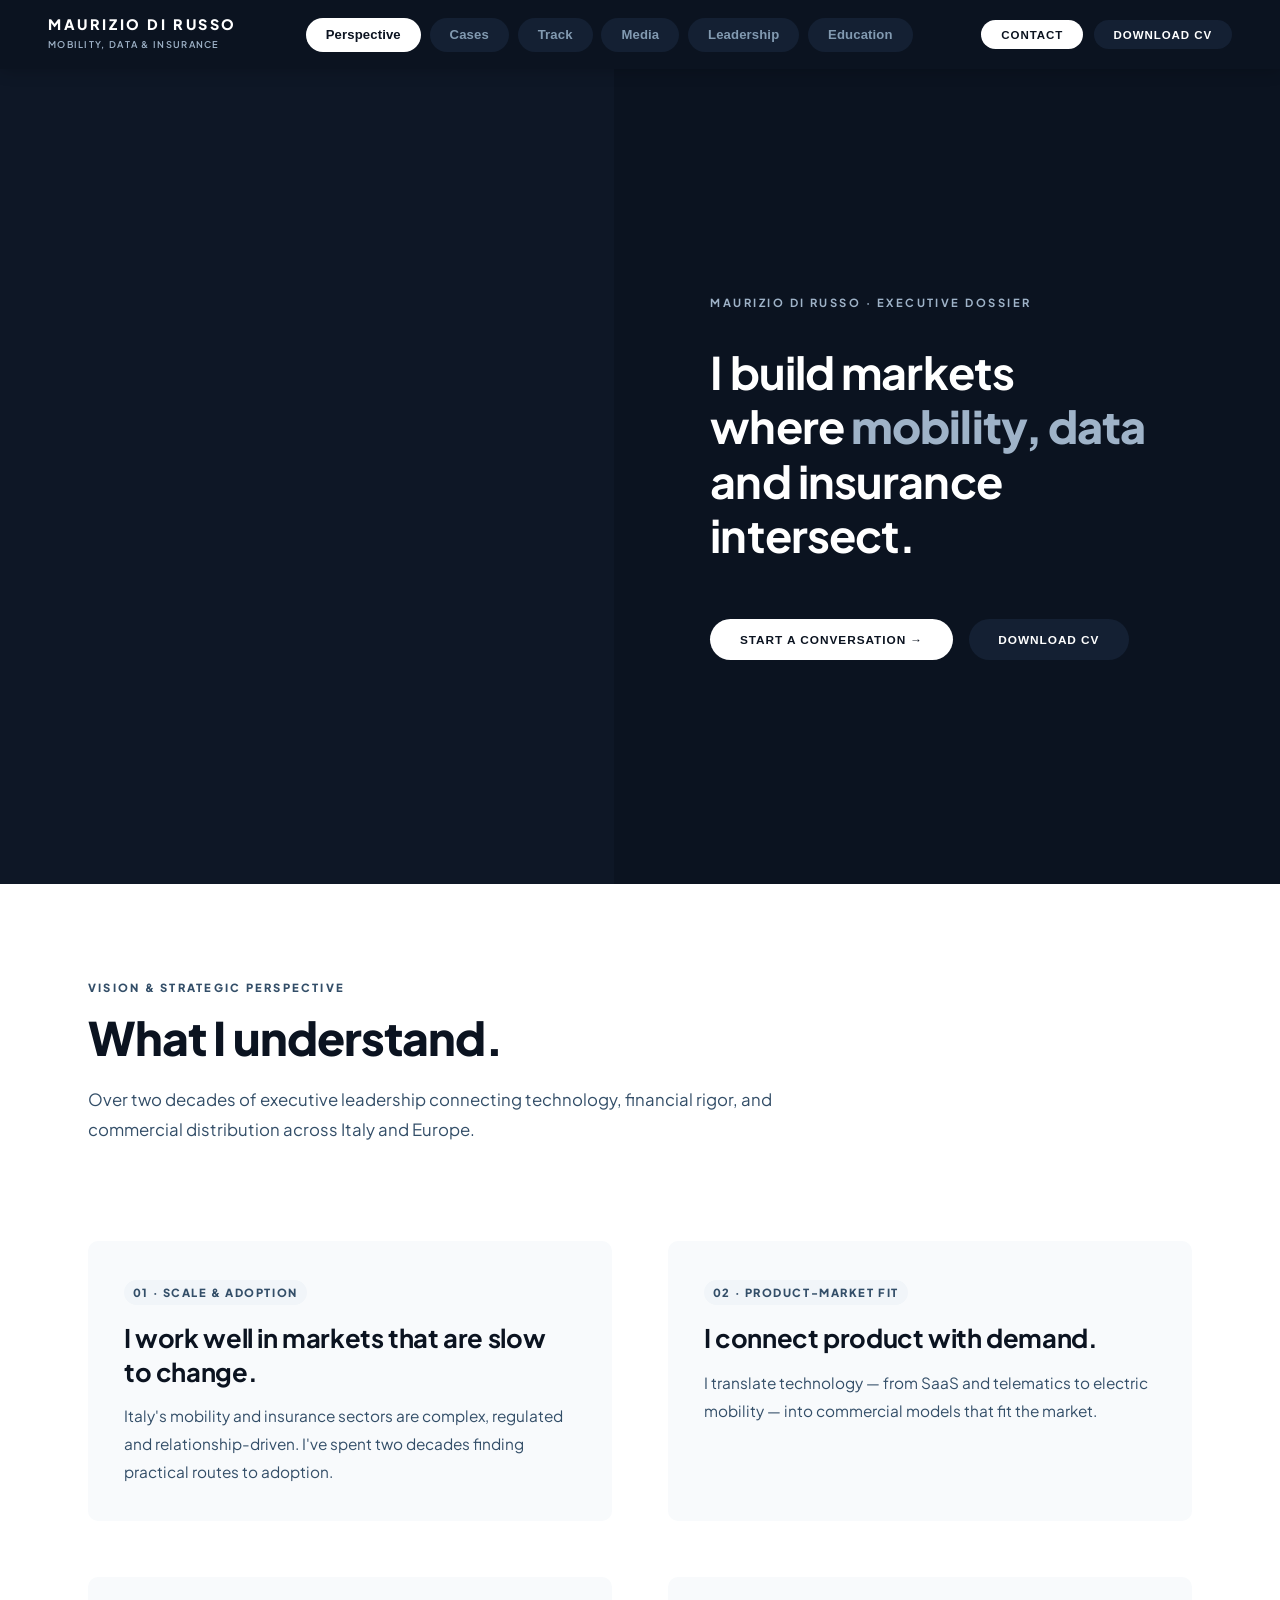
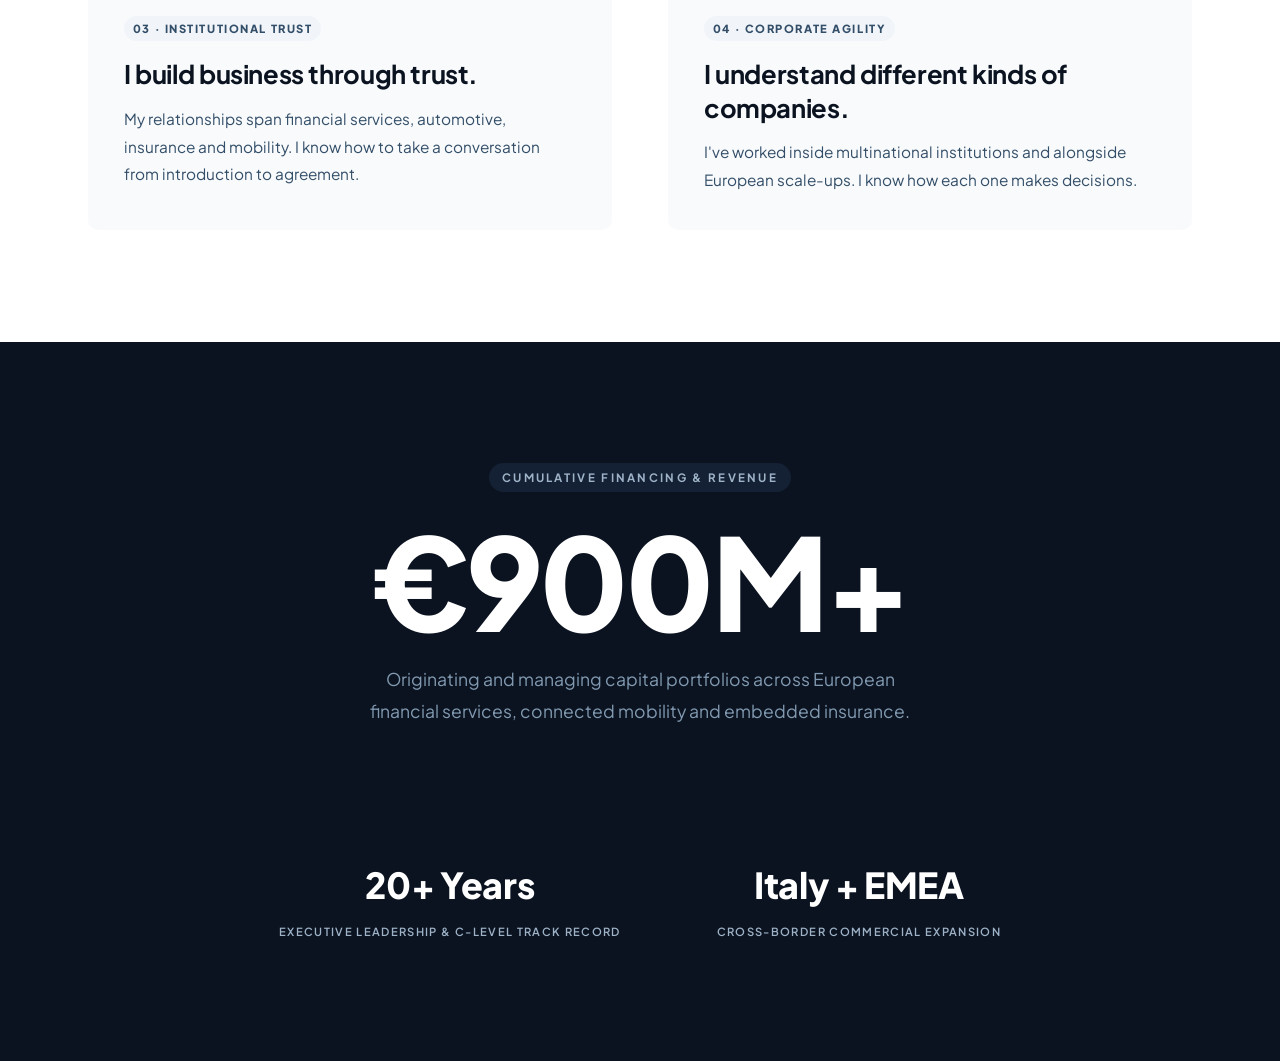
==== commit 949d4d2e: "Sync public/maurizio.html: title case text-only tabs" ====
--- a/public/maurizio.html
+++ b/public/maurizio.html
@@ -93,27 +93,24 @@
 }
 .tabs-scroll-container::-webkit-scrollbar { display: none; }
 .tabs-pill-row {
-    display: flex; gap: 0.5rem; justify-content: center; align-items: center; min-width: max-content; padding: 0.1rem 0;
-}
-
+    display: flex; gap: 0.55rem; justify-content: center; align-items: center; min-width: max-content; padding: 0.1rem 0;
+}
+
+/* BOTONES DE SECCIONES (TEXT ONLY · TITLE CASE · BOLDER) */
 .nav-tab-pill {
-    display: inline-flex; align-items: center; justify-content: center; gap: 0.45rem;
-    padding: 0.55rem 1.05rem; font-size: 0.7rem; font-weight: 600;
-    letter-spacing: 0.08em; text-transform: uppercase;
+    display: inline-flex; align-items: center; justify-content: center;
+    padding: 0.6rem 1.25rem; font-size: 0.82rem; font-weight: 700;
+    letter-spacing: 0.01em; text-transform: none;
     color: var(--text-dim); background-color: var(--midnight-surface);
     border-radius: var(--radius-pill); cursor: pointer;
     transition: var(--transition-smooth);
 }
-.nav-tab-pill svg { width: 15px; height: 15px; stroke-width: 1.8; stroke: currentColor; fill: none; flex-shrink: 0; }
 .nav-tab-pill:hover {
     color: #ffffff; background-color: var(--midnight-card);
 }
 .nav-tab-pill.active {
-    color: var(--midnight); background-color: #ffffff; font-weight: 700;
-}
-.nav-tab-pill.active svg { stroke: var(--midnight); }
-
-.tab-label-text { display: inline-block; }
+    color: var(--midnight); background-color: #ffffff; font-weight: 800;
+}
 
 /* DESKTOP HEADER ACTIONS */
 .header-desktop-actions {
@@ -121,7 +118,7 @@
 }
 .header-action-btn {
     display: inline-flex; align-items: center; justify-content: center; gap: 0.45rem;
-    padding: 0.55rem 1.25rem; font-size: 0.7rem; font-weight: 700;
+    padding: 0.55rem 1.25rem; font-size: 0.72rem; font-weight: 700;
     letter-spacing: 0.08em; text-transform: uppercase; border-radius: var(--radius-pill);
     cursor: pointer; transition: var(--transition-smooth);
 }
@@ -407,7 +404,7 @@
 .edu-school-flat { font-size: 0.86rem; font-weight: 600; color: var(--exec-steel); margin-bottom: 0.95rem; }
 .edu-desc-flat { font-size: 0.86rem; font-weight: 400; line-height: 1.7; color: var(--text-body); }
 
-/* ============ MOBILE FLOATING DOCK (SLIM & DISCREET) ============ */
+/* ============ MOBILE FLOATING DOCK ============ */
 .mobile-floating-dock { display: none; }
 
 /* ============ MODALES ============ */
@@ -469,7 +466,7 @@
 .lightbox-flat.active { opacity: 1; visibility: visible; }
 .lightbox-flat-img { max-width: 90vw; max-height: 85vh; object-fit: contain; }
 
-/* ============ HIDDEN PRINTABLE DOSSIER TEMPLATE FOR AUTO PDF GENERATION ============ */
+/* ============ HIDDEN PRINTABLE DOSSIER TEMPLATE ============ */
 #cv-print-template {
     display: none;
     background-color: #ffffff;
@@ -718,32 +715,26 @@
             <span class="brand-sub">Mobility, Data &amp; Insurance</span>
         </div>
 
-        <!-- CENTER: SECTION TABS (DESKTOP) -->
+        <!-- CENTER: SECTION TABS (DESKTOP: TEXT ONLY, TITLE CASE, BOLDER) -->
         <div class="tabs-scroll-container desktop-tabs-only">
             <nav class="tabs-pill-row" role="tablist">
-                <button class="nav-tab-pill active" id="tab-nav-perspective" onclick="selectTab('perspective')" role="tab" title="Perspective">
-                    <svg viewBox="0 0 24 24"><circle cx="12" cy="12" r="10"/><circle cx="12" cy="12" r="3"/><line x1="12" y1="2" x2="12" y2="5"/><line x1="12" y1="19" x2="12" y2="22"/><line x1="2" y1="12" x2="5" y2="12"/><line x1="19" y1="12" x2="22" y2="12"/></svg>
-                    <span class="tab-label-text">Perspective</span>
+                <button class="nav-tab-pill active" id="tab-nav-perspective" onclick="selectTab('perspective')" role="tab">
+                    Perspective
                 </button>
-                <button class="nav-tab-pill" id="tab-nav-cases" onclick="selectTab('cases')" role="tab" title="Case Studies">
-                    <svg viewBox="0 0 24 24"><rect x="3" y="3" width="7" height="7"/><rect x="14" y="3" width="7" height="7"/><rect x="14" y="14" width="7" height="7"/><rect x="3" y="14" width="7" height="7"/></svg>
-                    <span class="tab-label-text">Cases</span>
+                <button class="nav-tab-pill" id="tab-nav-cases" onclick="selectTab('cases')" role="tab">
+                    Cases
                 </button>
-                <button class="nav-tab-pill" id="tab-nav-timeline" onclick="selectTab('timeline')" role="tab" title="Career Track">
-                    <svg viewBox="0 0 24 24"><line x1="18" y1="20" x2="18" y2="10"/><line x1="12" y1="20" x2="12" y2="4"/><line x1="6" y1="20" x2="6" y2="14"/></svg>
-                    <span class="tab-label-text">Track</span>
+                <button class="nav-tab-pill" id="tab-nav-timeline" onclick="selectTab('timeline')" role="tab">
+                    Track
                 </button>
-                <button class="nav-tab-pill" id="tab-nav-media" onclick="selectTab('media')" role="tab" title="Media & Press">
-                    <svg viewBox="0 0 24 24"><path d="M12 2a3 3 0 0 0-3 3v7a3 3 0 0 0 6 0V5a3 3 0 0 0-3-3z"/><path d="M19 10v2a7 7 0 0 1-14 0v-2"/><line x1="12" y1="19" x2="12" y2="22"/></svg>
-                    <span class="tab-label-text">Media</span>
+                <button class="nav-tab-pill" id="tab-nav-media" onclick="selectTab('media')" role="tab">
+                    Media
                 </button>
-                <button class="nav-tab-pill" id="tab-nav-leadership" onclick="selectTab('leadership')" role="tab" title="Leadership & Values">
-                    <svg viewBox="0 0 24 24"><polygon points="13 2 3 14 12 14 11 22 21 10 12 10 13 2"/></svg>
-                    <span class="tab-label-text">Leadership</span>
+                <button class="nav-tab-pill" id="tab-nav-leadership" onclick="selectTab('leadership')" role="tab">
+                    Leadership
                 </button>
-                <button class="nav-tab-pill" id="tab-nav-education" onclick="selectTab('education')" role="tab" title="Education & Credentials">
-                    <svg viewBox="0 0 24 24"><path d="M22 10v6M2 10l10-5 10 5-10 5z"/><path d="M6 12v5c0 2 6 3 6 3s6-1 6-3v-5"/></svg>
-                    <span class="tab-label-text">Education</span>
+                <button class="nav-tab-pill" id="tab-nav-education" onclick="selectTab('education')" role="tab">
+                    Education
                 </button>
             </nav>
         </div>
@@ -1472,9 +1463,7 @@
     var template = document.getElementById('cv-print-template');
     if (!template) return;
 
-    // Temporarily show the template for capture
     template.style.display = 'block';
-
     var filename = 'Maurizio_Di_Russo_' + docName.replace(/[^a-zA-Z0-9]/g, '_') + '.pdf';
 
     var opt = {
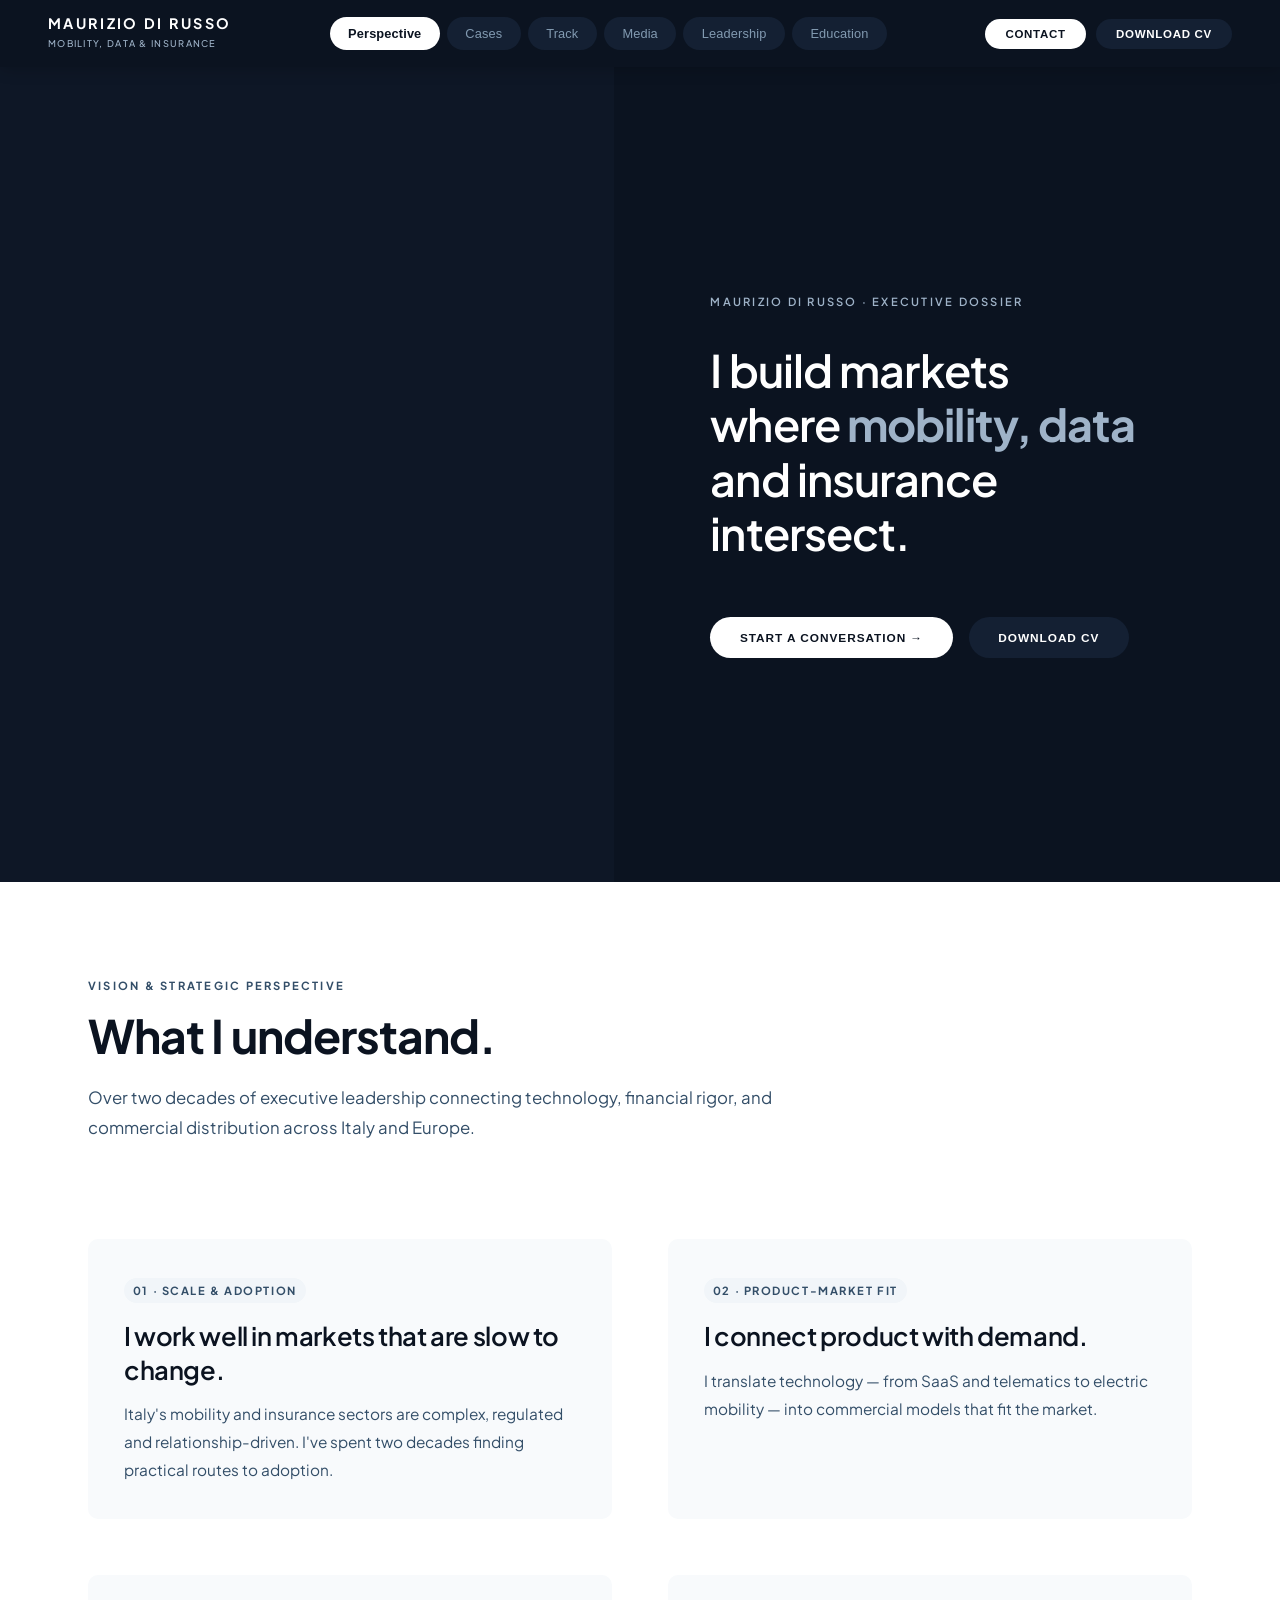
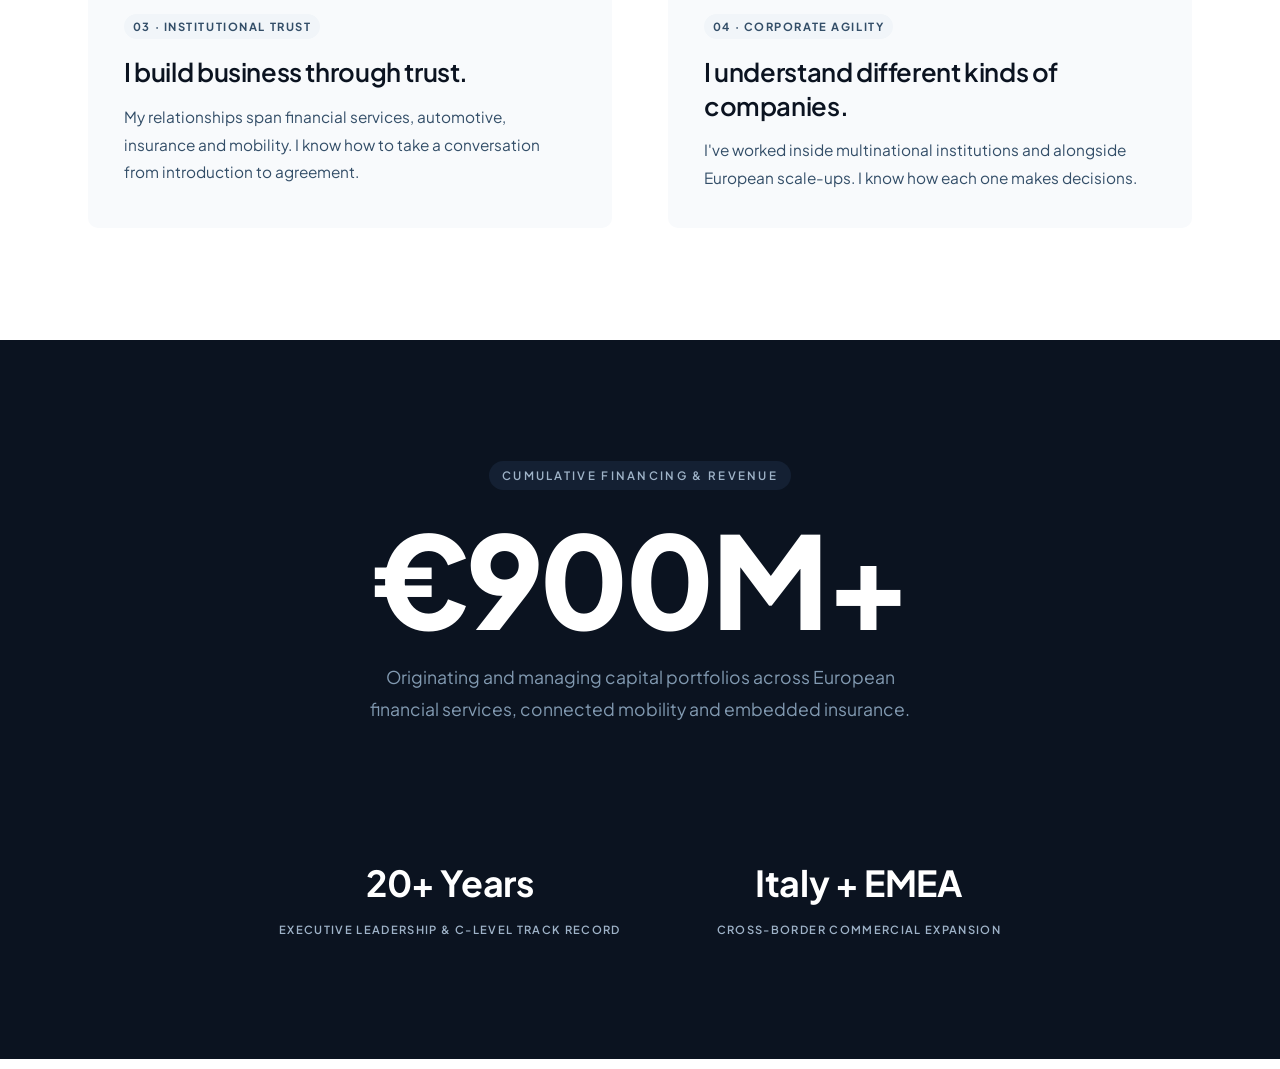
==== commit 0f90933f: "Sync public/maurizio.html: full width mobile bottom bar & refined desktop typography" ====
--- a/public/maurizio.html
+++ b/public/maurizio.html
@@ -44,7 +44,7 @@
     --radius-pill: 999px;
 
     --shadow-soft: 0 4px 16px rgba(0, 0, 0, 0.06);
-    --shadow-dock: 0 10px 30px rgba(0, 0, 0, 0.45);
+    --shadow-dock: 0 -6px 20px rgba(0, 0, 0, 0.35);
 
     --transition-smooth: all 0.2s ease;
 }
@@ -66,7 +66,7 @@
     top: 0;
     z-index: 2500;
     background-color: var(--midnight);
-    padding: 1rem 3rem;
+    padding: 0.95rem 3rem;
     box-shadow: 0 2px 15px rgba(0, 0, 0, 0.2);
 }
 .site-top-bar-inner {
@@ -78,12 +78,12 @@
     flex-shrink: 0;
 }
 .brand-title {
-    font-size: 0.9rem; font-weight: 800; letter-spacing: 0.18em;
+    font-size: 0.9rem; font-weight: 700; letter-spacing: 0.16em;
     text-transform: uppercase; color: #ffffff; text-decoration: none;
     line-height: 1.2;
 }
 .brand-sub {
-    font-size: 0.58rem; font-weight: 600; letter-spacing: 0.14em;
+    font-size: 0.58rem; font-weight: 500; letter-spacing: 0.14em;
     text-transform: uppercase; color: var(--exec-light); margin-top: 0.25rem;
 }
 
@@ -93,13 +93,13 @@
 }
 .tabs-scroll-container::-webkit-scrollbar { display: none; }
 .tabs-pill-row {
-    display: flex; gap: 0.55rem; justify-content: center; align-items: center; min-width: max-content; padding: 0.1rem 0;
-}
-
-/* BOTONES DE SECCIONES (TEXT ONLY · TITLE CASE · BOLDER) */
+    display: flex; gap: 0.45rem; justify-content: center; align-items: center; min-width: max-content; padding: 0.1rem 0;
+}
+
+/* BOTONES DE SECCIONES (ELEGANTE, FINO Y EQUILIBRADO) */
 .nav-tab-pill {
     display: inline-flex; align-items: center; justify-content: center;
-    padding: 0.6rem 1.25rem; font-size: 0.82rem; font-weight: 700;
+    padding: 0.55rem 1.15rem; font-size: 0.8rem; font-weight: 500;
     letter-spacing: 0.01em; text-transform: none;
     color: var(--text-dim); background-color: var(--midnight-surface);
     border-radius: var(--radius-pill); cursor: pointer;
@@ -109,7 +109,7 @@
     color: #ffffff; background-color: var(--midnight-card);
 }
 .nav-tab-pill.active {
-    color: var(--midnight); background-color: #ffffff; font-weight: 800;
+    color: var(--midnight); background-color: #ffffff; font-weight: 600;
 }
 
 /* DESKTOP HEADER ACTIONS */
@@ -118,8 +118,8 @@
 }
 .header-action-btn {
     display: inline-flex; align-items: center; justify-content: center; gap: 0.45rem;
-    padding: 0.55rem 1.25rem; font-size: 0.72rem; font-weight: 700;
-    letter-spacing: 0.08em; text-transform: uppercase; border-radius: var(--radius-pill);
+    padding: 0.55rem 1.25rem; font-size: 0.72rem; font-weight: 600;
+    letter-spacing: 0.06em; text-transform: uppercase; border-radius: var(--radius-pill);
     cursor: pointer; transition: var(--transition-smooth);
 }
 .btn-head-contact {
@@ -150,12 +150,12 @@
     padding: 5.5rem 3rem 2.5rem; max-width: 1200px; margin: 0 auto;
 }
 .section-kicker {
-    display: inline-block; font-size: 0.7rem; font-weight: 800;
+    display: inline-block; font-size: 0.7rem; font-weight: 700;
     letter-spacing: 0.2em; text-transform: uppercase; color: var(--exec-steel);
     margin-bottom: 0.8rem;
 }
 .section-main-heading {
-    font-size: clamp(2.2rem, 3.6vw, 3.1rem); font-weight: 800; line-height: 1.2;
+    font-size: clamp(2.2rem, 3.6vw, 3.1rem); font-weight: 700; line-height: 1.2;
     color: var(--text-heading); letter-spacing: -0.02em; margin-bottom: 1.2rem;
 }
 .section-intro-text {
@@ -173,18 +173,18 @@
     padding: 6rem 5rem 6rem 6rem; position: relative; z-index: 2;
 }
 .hero-flat-tag {
-    font-size: 0.7rem; font-weight: 700; letter-spacing: 0.22em;
+    font-size: 0.7rem; font-weight: 600; letter-spacing: 0.2em;
     text-transform: uppercase; color: var(--exec-light); margin-bottom: 2rem;
 }
 .hero-flat-h1 {
-    font-size: clamp(2.2rem, 3.5vw, 3.3rem); font-weight: 700; line-height: 1.22;
+    font-size: clamp(2.2rem, 3.5vw, 3.3rem); font-weight: 600; line-height: 1.22;
     color: #ffffff; max-width: 540px; letter-spacing: -0.02em; margin-bottom: 3.5rem;
 }
-.hero-flat-h1 em { font-style: normal; font-weight: 800; color: var(--exec-light); }
+.hero-flat-h1 em { font-style: normal; font-weight: 700; color: var(--exec-light); }
 .hero-flat-actions { display: flex; gap: 1rem; flex-wrap: wrap; }
 .hero-flat-btn {
     display: inline-flex; align-items: center; gap: 0.55rem;
-    padding: 0.85rem 1.85rem; font-size: 0.74rem; font-weight: 700;
+    padding: 0.85rem 1.85rem; font-size: 0.74rem; font-weight: 600;
     letter-spacing: 0.08em; text-transform: uppercase; border-radius: var(--radius-pill);
     cursor: pointer; transition: var(--transition-smooth); text-decoration: none;
 }
@@ -221,12 +221,12 @@
     background-color: var(--bg-elevated);
 }
 .prop-card-num {
-    display: inline-block; font-size: 0.7rem; font-weight: 800; letter-spacing: 0.14em;
+    display: inline-block; font-size: 0.7rem; font-weight: 700; letter-spacing: 0.14em;
     text-transform: uppercase; color: var(--exec-steel); margin-bottom: 1rem;
     padding: 0.2rem 0.55rem; background-color: var(--bg-elevated); border-radius: var(--radius-pill);
 }
 .prop-card-title {
-    font-size: clamp(1.35rem, 2vw, 1.75rem); font-weight: 700; line-height: 1.3;
+    font-size: clamp(1.35rem, 2vw, 1.75rem); font-weight: 600; line-height: 1.3;
     color: var(--text-heading); margin-bottom: 0.9rem; letter-spacing: -0.015em;
 }
 .prop-card-body { font-size: 0.96rem; font-weight: 400; line-height: 1.8; color: var(--text-body); }
@@ -234,7 +234,7 @@
 /* ============ SCALE ============ */
 .scale-flat { padding: 7.5rem 3rem; background-color: var(--midnight); text-align: center; }
 .scale-flat-tag {
-    display: inline-block; font-size: 0.72rem; font-weight: 700; letter-spacing: 0.2em;
+    display: inline-block; font-size: 0.72rem; font-weight: 600; letter-spacing: 0.2em;
     text-transform: uppercase; color: var(--exec-light); margin-bottom: 1.5rem;
     padding: 0.3rem 0.8rem; background-color: var(--midnight-surface); border-radius: var(--radius-pill);
 }
@@ -250,7 +250,7 @@
     display: flex; justify-content: center; gap: 6rem; margin-top: 4.5rem; padding-top: 3.5rem;
 }
 .scale-col-val {
-    font-size: clamp(1.7rem, 2.8vw, 2.3rem); font-weight: 800; color: #ffffff;
+    font-size: clamp(1.7rem, 2.8vw, 2.3rem); font-weight: 700; color: #ffffff;
     margin-bottom: 0.35rem; letter-spacing: -0.01em;
 }
 .scale-col-lbl {
@@ -264,10 +264,10 @@
     max-width: 1200px; margin: 0 auto 4.5rem; border-radius: var(--radius-md);
 }
 .method-step-idx {
-    font-size: 0.66rem; font-weight: 800; letter-spacing: 0.18em; text-transform: uppercase;
+    font-size: 0.66rem; font-weight: 700; letter-spacing: 0.18em; text-transform: uppercase;
     color: var(--exec-steel); margin-bottom: 0.45rem;
 }
-.method-step-name { font-size: 1rem; font-weight: 700; color: var(--text-heading); margin-bottom: 0.45rem; }
+.method-step-name { font-size: 1rem; font-weight: 600; color: var(--text-heading); margin-bottom: 0.45rem; }
 .method-step-desc { font-size: 0.86rem; font-weight: 400; line-height: 1.65; color: var(--text-body); }
 
 .case-chapter-box-light {
@@ -283,22 +283,22 @@
 .case-chapter-box-dark .ch-card-evidence { color: var(--exec-light); }
 
 .ch-card-big-num {
-    font-size: clamp(3.8rem, 7vw, 6rem); font-weight: 900; line-height: 1;
+    font-size: clamp(3.8rem, 7vw, 6rem); font-weight: 800; line-height: 1;
     color: rgba(11, 19, 32, 0.1); margin-bottom: 0.5rem;
 }
 .case-chapter-box-dark .ch-card-big-num { color: rgba(255, 255, 255, 0.08); }
 .ch-card-tag {
-    font-size: 0.68rem; font-weight: 800; letter-spacing: 0.2em; text-transform: uppercase;
+    font-size: 0.68rem; font-weight: 700; letter-spacing: 0.2em; text-transform: uppercase;
     color: var(--exec-steel); margin-bottom: 1.15rem;
 }
 .case-chapter-box-dark .ch-card-tag { color: var(--exec-light); }
 .ch-card-title {
-    font-size: clamp(1.6rem, 2.5vw, 2.25rem); font-weight: 700; line-height: 1.25;
+    font-size: clamp(1.6rem, 2.5vw, 2.25rem); font-weight: 600; line-height: 1.25;
     color: var(--text-heading); margin-bottom: 1.15rem; letter-spacing: -0.015em;
 }
 .ch-card-body { font-size: 0.96rem; font-weight: 400; line-height: 1.8; color: var(--text-body); margin-bottom: 1rem; }
 .ch-card-evidence {
-    font-size: 0.75rem; font-weight: 700; letter-spacing: 0.08em; color: var(--exec-steel);
+    font-size: 0.75rem; font-weight: 600; letter-spacing: 0.08em; color: var(--exec-steel);
     margin-top: 1.35rem; text-transform: uppercase;
 }
 
@@ -312,7 +312,7 @@
 .timeline-section-flat { padding: 3rem 4rem 7rem; max-width: 1100px; margin: 0 auto; }
 .timeline-filters-flat { display: flex; gap: 0.65rem; margin-bottom: 3.5rem; flex-wrap: wrap; }
 .t-filter-pill {
-    padding: 0.6rem 1.3rem; font-size: 0.7rem; font-weight: 700; letter-spacing: 0.08em;
+    padding: 0.6rem 1.3rem; font-size: 0.7rem; font-weight: 600; letter-spacing: 0.08em;
     text-transform: uppercase; background-color: var(--bg-subtle);
     color: var(--text-body); border-radius: var(--radius-pill); cursor: pointer; transition: var(--transition-smooth);
 }
@@ -326,7 +326,7 @@
 .t-stream { position: relative; }
 .t-row-item { display: grid; grid-template-columns: 170px 1fr; gap: 3.5rem; position: relative; margin-bottom: 3.5rem; }
 .t-left-date { text-align: right; padding-top: 0.35rem; }
-.t-date-str { font-size: 0.78rem; font-weight: 800; letter-spacing: 0.1em; color: var(--exec-steel); text-transform: uppercase; }
+.t-date-str { font-size: 0.78rem; font-weight: 700; letter-spacing: 0.1em; color: var(--exec-steel); text-transform: uppercase; }
 .t-city-str { font-size: 0.7rem; color: var(--text-muted); margin-top: 0.2rem; }
 .t-card-box {
     background-color: var(--bg-subtle); padding: 2.3rem; border-radius: var(--radius-md);
@@ -335,12 +335,12 @@
 .t-card-box:hover {
     background-color: var(--bg-elevated);
 }
-.t-job-title { font-size: 1.2rem; font-weight: 700; color: var(--text-heading); margin-bottom: 0.25rem; letter-spacing: -0.01em; }
-.t-firm-name { font-size: 0.88rem; font-weight: 700; color: var(--exec-steel); margin-bottom: 1rem; }
+.t-job-title { font-size: 1.2rem; font-weight: 600; color: var(--text-heading); margin-bottom: 0.25rem; letter-spacing: -0.01em; }
+.t-firm-name { font-size: 0.88rem; font-weight: 600; color: var(--exec-steel); margin-bottom: 1rem; }
 .t-job-desc { font-size: 0.92rem; font-weight: 400; line-height: 1.75; color: var(--text-body); margin-bottom: 1.15rem; }
 .t-job-bullets { list-style: none; display: flex; flex-direction: column; gap: 0.55rem; }
 .t-job-bullets li { font-size: 0.86rem; color: var(--text-body); padding-left: 1.3rem; position: relative; line-height: 1.6; }
-.t-job-bullets li::before { content: '•'; position: absolute; left: 0; color: var(--exec-steel); font-weight: 800; font-size: 1rem; line-height: 1; }
+.t-job-bullets li::before { content: '•'; position: absolute; left: 0; color: var(--exec-steel); font-weight: 700; font-size: 1rem; line-height: 1; }
 
 /* ============ MEDIA & PRESS ============ */
 .media-section-flat { padding: 5.5rem 4rem 7rem; background-color: var(--midnight); color: #ffffff; }
@@ -356,16 +356,16 @@
 .media-photo-thumb::after {
     content: 'View Photo ↗'; position: absolute; inset: 0; background-color: rgba(11, 19, 32, 0.75);
     color: #ffffff; display: flex; align-items: center; justify-content: center;
-    font-size: 0.7rem; font-weight: 700; letter-spacing: 0.14em; text-transform: uppercase;
+    font-size: 0.7rem; font-weight: 600; letter-spacing: 0.14em; text-transform: uppercase;
     opacity: 0; transition: opacity 0.2s ease;
 }
 .media-photo-thumb:hover::after { opacity: 1; }
 .media-content-flat { padding: 1.85rem; display: flex; flex-direction: column; flex: 1; }
-.media-type-tag { font-size: 0.66rem; font-weight: 800; letter-spacing: 0.16em; text-transform: uppercase; color: var(--exec-light); margin-bottom: 0.55rem; }
-.media-title-flat { font-size: 1.15rem; font-weight: 700; color: #ffffff; line-height: 1.35; margin-bottom: 0.75rem; }
+.media-type-tag { font-size: 0.66rem; font-weight: 700; letter-spacing: 0.16em; text-transform: uppercase; color: var(--exec-light); margin-bottom: 0.55rem; }
+.media-title-flat { font-size: 1.15rem; font-weight: 600; color: #ffffff; line-height: 1.35; margin-bottom: 0.75rem; }
 .media-desc-flat { font-size: 0.86rem; font-weight: 400; line-height: 1.7; color: var(--text-dim); margin-bottom: 1.35rem; flex: 1; }
 .media-link-flat {
-    font-size: 0.7rem; font-weight: 700; letter-spacing: 0.12em; text-transform: uppercase;
+    font-size: 0.7rem; font-weight: 600; letter-spacing: 0.12em; text-transform: uppercase;
     color: var(--exec-light); text-decoration: none; display: inline-flex; align-items: center;
     gap: 0.45rem; background: none; cursor: pointer; padding: 0; transition: var(--transition-smooth);
 }
@@ -374,8 +374,8 @@
 /* ============ LEADERSHIP & VALUES ============ */
 .quote-section-flat { padding: 7.5rem 4rem; background-color: var(--midnight); color: #ffffff; text-align: center; }
 .quote-mark-flat { font-size: 6.5rem; font-weight: 300; line-height: 0.4; color: var(--midnight-surface); margin-bottom: 2.25rem; }
-.quote-text-flat { font-size: clamp(1.75rem, 3vw, 2.6rem); font-weight: 600; line-height: 1.35; color: #ffffff; max-width: 880px; margin: 0 auto; letter-spacing: -0.015em; }
-.quote-author-flat { margin-top: 2.75rem; font-size: 0.76rem; font-weight: 700; letter-spacing: 0.18em; text-transform: uppercase; color: var(--exec-light); }
+.quote-text-flat { font-size: clamp(1.75rem, 3vw, 2.6rem); font-weight: 500; line-height: 1.35; color: #ffffff; max-width: 880px; margin: 0 auto; letter-spacing: -0.015em; }
+.quote-author-flat { margin-top: 2.75rem; font-size: 0.76rem; font-weight: 600; letter-spacing: 0.18em; text-transform: uppercase; color: var(--exec-light); }
 
 .cycling-section-flat { position: relative; height: 80vh; min-height: 520px; overflow: hidden; background-color: #0e1726; }
 .cycling-bg-img { position: absolute; inset: 0; background-image: url('https://i.postimg.cc/cLTK04xZ/cycling-jpg.png'); background-size: cover; background-position: 50% 35%; }
@@ -383,8 +383,8 @@
     position: absolute; bottom: 0; left: 0; right: 0; padding: 3rem 4rem 2.5rem;
     background-color: var(--midnight); color: #ffffff;
 }
-.cycling-tag-flat { font-size: 0.68rem; font-weight: 800; letter-spacing: 0.2em; text-transform: uppercase; color: var(--exec-light); margin-bottom: 0.45rem; }
-.cycling-txt-flat { font-size: 1.2rem; font-weight: 500; color: #ffffff; max-width: 620px; line-height: 1.65; }
+.cycling-tag-flat { font-size: 0.68rem; font-weight: 700; letter-spacing: 0.2em; text-transform: uppercase; color: var(--exec-light); margin-bottom: 0.45rem; }
+.cycling-txt-flat { font-size: 1.2rem; font-weight: 400; color: #ffffff; max-width: 620px; line-height: 1.65; }
 
 /* ============ EDUCATION ============ */
 .edu-section-flat { padding: 3rem 4rem 7rem; max-width: 1200px; margin: 0 auto; }
@@ -397,17 +397,80 @@
     background-color: var(--bg-elevated);
 }
 .edu-tag-flat {
-    font-size: 0.66rem; font-weight: 800; letter-spacing: 0.18em; text-transform: uppercase;
+    font-size: 0.66rem; font-weight: 700; letter-spacing: 0.18em; text-transform: uppercase;
     color: var(--exec-steel); margin-bottom: 0.7rem;
 }
-.edu-title-flat { font-size: 1.15rem; font-weight: 700; color: var(--text-heading); margin-bottom: 0.35rem; }
-.edu-school-flat { font-size: 0.86rem; font-weight: 600; color: var(--exec-steel); margin-bottom: 0.95rem; }
+.edu-title-flat { font-size: 1.15rem; font-weight: 600; color: var(--text-heading); margin-bottom: 0.35rem; }
+.edu-school-flat { font-size: 0.86rem; font-weight: 500; color: var(--exec-steel); margin-bottom: 0.95rem; }
 .edu-desc-flat { font-size: 0.86rem; font-weight: 400; line-height: 1.7; color: var(--text-body); }
 
-/* ============ MOBILE FLOATING DOCK ============ */
+/* ============ MOBILE BOTTOM BAR (FULL-WIDTH ATTACHED) ============ */
 .mobile-floating-dock { display: none; }
 
-/* ============ MODALES ============ */
+/* ============ EXPANDABLE MOBILE PANELS ============ */
+.mobile-scrim {
+    position: fixed; inset: 0; z-index: 2100; background-color: rgba(11, 19, 32, 0.45);
+    opacity: 0; visibility: hidden; transition: opacity 0.2s ease, visibility 0.2s ease;
+}
+.mobile-scrim.active { opacity: 1; visibility: visible; }
+
+.dock-expandable-panel {
+    position: fixed;
+    bottom: 5.6rem;
+    left: 50%;
+    transform: translateX(-50%) translateY(16px);
+    width: calc(100% - 1.5rem);
+    max-width: 440px;
+    background-color: var(--midnight);
+    border-radius: 16px;
+    padding: 0.85rem 0.95rem;
+    box-shadow: 0 16px 35px rgba(0, 0, 0, 0.6);
+    z-index: 2200;
+    opacity: 0;
+    visibility: hidden;
+    pointer-events: none;
+    transition: all 0.25s cubic-bezier(0.16, 1, 0.3, 1);
+}
+.dock-expandable-panel.active {
+    opacity: 1;
+    visibility: visible;
+    pointer-events: auto;
+    transform: translateX(-50%) translateY(0);
+}
+
+.panel-header-mini {
+    display: flex; justify-content: space-between; align-items: center;
+    padding-bottom: 0.5rem; margin-bottom: 0.5rem;
+    border-bottom: 1px solid rgba(255, 255, 255, 0.08);
+}
+.panel-title-mini {
+    font-size: 0.74rem; font-weight: 600; color: #ffffff; letter-spacing: 0.06em; text-transform: uppercase;
+}
+.panel-close-btn {
+    background: none; color: var(--text-dim); font-size: 1.2rem; line-height: 1; cursor: pointer; padding: 0 0.2rem;
+}
+.panel-close-btn:hover { color: #ffffff; }
+
+.panel-list-mini { display: flex; flex-direction: column; gap: 0.4rem; }
+.panel-item-mini {
+    display: flex; align-items: center; justify-content: space-between;
+    padding: 0.55rem 0.75rem; background-color: var(--midnight-surface);
+    border-radius: var(--radius-sm); text-decoration: none; color: #ffffff; cursor: pointer;
+    transition: var(--transition-smooth);
+}
+.panel-item-mini:active, .panel-item-mini:hover {
+    background-color: var(--midnight-card);
+}
+.panel-item-left { display: flex; align-items: center; gap: 0.6rem; }
+.panel-badge-icon {
+    width: 24px; height: 24px; background-color: var(--exec-steel); border-radius: 4px;
+    display: flex; align-items: center; justify-content: center; font-size: 0.6rem; font-weight: 700; color: #ffffff; flex-shrink: 0;
+}
+.panel-item-text { font-size: 0.74rem; font-weight: 600; color: #ffffff; line-height: 1.2; }
+.panel-item-sub { font-size: 0.62rem; color: var(--text-dim); font-weight: 400; }
+.panel-item-action { font-size: 0.68rem; font-weight: 600; color: var(--exec-light); }
+
+/* DESKTOP MODALES */
 .flat-modal-backdrop {
     position: fixed; inset: 0; z-index: 3000; background-color: rgba(11, 19, 32, 0.85);
     display: flex; align-items: center; justify-content: center; padding: 1.5rem;
@@ -423,7 +486,7 @@
 .modal-header-flat {
     padding: 1.6rem 1.85rem 1.15rem; display: flex; justify-content: space-between; align-items: center;
 }
-.modal-title-flat { font-size: 1.2rem; font-weight: 700; color: #ffffff; }
+.modal-title-flat { font-size: 1.2rem; font-weight: 600; color: #ffffff; }
 .modal-close-x {
     background: none; color: var(--text-dim); font-size: 1.4rem;
     line-height: 1; cursor: pointer; padding: 0.25rem; transition: var(--transition-smooth);
@@ -442,17 +505,17 @@
 }
 .modal-badge-icon {
     width: 36px; height: 36px; background-color: var(--exec-steel); border-radius: var(--radius-sm);
-    display: flex; align-items: center; justify-content: center; font-size: 0.72rem; font-weight: 800;
-}
-.modal-row-main { font-size: 0.85rem; font-weight: 700; color: #ffffff; margin-bottom: 0.1rem; }
+    display: flex; align-items: center; justify-content: center; font-size: 0.72rem; font-weight: 700;
+}
+.modal-row-main { font-size: 0.85rem; font-weight: 600; color: #ffffff; margin-bottom: 0.1rem; }
 .modal-row-sub { font-size: 0.74rem; font-weight: 400; color: var(--text-dim); }
-.modal-row-arrow { font-size: 0.74rem; font-weight: 700; color: var(--exec-light); }
+.modal-row-arrow { font-size: 0.74rem; font-weight: 600; color: var(--exec-light); }
 
 /* TOAST */
 .flat-toast {
     position: fixed; bottom: 6.5rem; left: 50%; transform: translateX(-50%) translateY(20px); z-index: 3500;
     background-color: var(--midnight); color: #ffffff;
-    padding: 0.75rem 1.5rem; border-radius: var(--radius-pill); font-size: 0.76rem; font-weight: 700;
+    padding: 0.75rem 1.5rem; border-radius: var(--radius-pill); font-size: 0.76rem; font-weight: 600;
     letter-spacing: 0.08em; opacity: 0; transition: var(--transition-smooth); pointer-events: none;
     box-shadow: 0 8px 25px rgba(0, 0, 0, 0.4);
 }
@@ -645,38 +708,39 @@
     }
     .hero-flat-actions { display: none !important; }
 
-    /* MOBILE DOCK: SOBER, ULTRA-SLIM & DISCREET */
+    /* MOBILE FULL-WIDTH ATTACHED BOTTOM BAR (BARRA DE BORDE COMPLETO) */
     body { padding-bottom: 6.5rem; }
     .mobile-floating-dock {
-        display: flex; flex-direction: column; gap: 0.3rem;
-        position: fixed; bottom: 0.85rem; left: 50%; transform: translateX(-50%);
-        z-index: 2000; width: calc(100% - 1.5rem); max-width: 360px;
+        display: flex; flex-direction: column; gap: 0.35rem;
+        position: fixed; bottom: 0; left: 0; right: 0;
+        z-index: 2000; width: 100%; max-width: 100%;
         background-color: var(--midnight);
-        padding: 0.35rem 0.45rem; border-radius: 16px;
-        box-shadow: 0 8px 25px rgba(0, 0, 0, 0.45);
+        padding: 0.55rem 0.85rem 0.65rem;
+        border-radius: 18px 18px 0 0;
+        box-shadow: var(--shadow-dock);
     }
     .dock-tabs-row {
-        display: flex; justify-content: space-between; align-items: center; gap: 0.2rem; width: 100%;
+        display: flex; justify-content: space-around; align-items: center; gap: 0.2rem; width: 100%;
     }
     .dock-tab-btn {
-        width: 34px; height: 34px; min-width: 34px; min-height: 34px;
+        width: 36px; height: 36px; min-width: 36px; min-height: 36px;
         border-radius: 50%; background-color: var(--midnight-surface);
         color: var(--text-dim); display: flex; align-items: center; justify-content: center;
         cursor: pointer; transition: var(--transition-smooth); flex-shrink: 0;
     }
-    .dock-tab-btn svg { width: 15px; height: 15px; stroke-width: 1.8; stroke: currentColor; fill: none; }
+    .dock-tab-btn svg { width: 16px; height: 16px; stroke-width: 1.8; stroke: currentColor; fill: none; }
     .dock-tab-btn:active { transform: scale(0.92); }
     .dock-tab-btn.active {
-        background-color: #ffffff; color: var(--midnight); font-weight: 700;
+        background-color: #ffffff; color: var(--midnight); font-weight: 600;
     }
     .dock-tab-btn.active svg { stroke: var(--midnight); }
 
     .dock-ctas-row {
-        display: flex; gap: 0.3rem; width: 100%;
+        display: flex; gap: 0.4rem; width: 100%;
     }
     .dock-cta-btn {
-        flex: 1; display: inline-flex; align-items: center; justify-content: center; gap: 0.35rem;
-        padding: 0.45rem 0.55rem; font-size: 0.64rem; font-weight: 700;
+        flex: 1; display: inline-flex; align-items: center; justify-content: center; gap: 0.4rem;
+        padding: 0.5rem 0.6rem; font-size: 0.66rem; font-weight: 600;
         letter-spacing: 0.06em; text-transform: uppercase; border-radius: var(--radius-pill);
         cursor: pointer; transition: var(--transition-smooth);
     }
@@ -696,11 +760,8 @@
         background-color: var(--midnight-card);
     }
 
-    .flat-modal-backdrop { align-items: flex-end; padding: 0; }
-    .flat-modal-window { border-radius: 20px 20px 0 0; max-height: 85vh; }
-    .modal-header-flat { padding: 1.4rem 1.4rem 0.9rem; }
-    .modal-list-flat { padding: 0.9rem 1.4rem 2rem; gap: 0.65rem; }
-    .modal-row-flat { padding: 0.85rem 1rem; }
+    /* Disable desktop modal on mobile in favor of attached popup drawer */
+    .flat-modal-backdrop { display: none !important; }
 }
 </style>
 </head>
@@ -715,7 +776,7 @@
             <span class="brand-sub">Mobility, Data &amp; Insurance</span>
         </div>
 
-        <!-- CENTER: SECTION TABS (DESKTOP: TEXT ONLY, TITLE CASE, BOLDER) -->
+        <!-- CENTER: SECTION TABS (DESKTOP: ELEGANT MEDIUM WEIGHT) -->
         <div class="tabs-scroll-container desktop-tabs-only">
             <nav class="tabs-pill-row" role="tablist">
                 <button class="nav-tab-pill active" id="tab-nav-perspective" onclick="selectTab('perspective')" role="tab">
@@ -741,10 +802,10 @@
 
         <!-- RIGHT: DESKTOP ACTIONS -->
         <div class="header-desktop-actions">
-            <button class="header-action-btn btn-head-contact" onclick="openContactModal()">
+            <button class="header-action-btn btn-head-contact" onclick="triggerContactAction()">
                 Contact
             </button>
-            <button class="header-action-btn btn-head-cv" onclick="openDownloadModal()">
+            <button class="header-action-btn btn-head-cv" onclick="triggerDownloadAction()">
                 Download CV
             </button>
         </div>
@@ -765,10 +826,10 @@
                 and insurance intersect.
             </h1>
             <div class="hero-flat-actions">
-                <button class="hero-flat-btn hero-flat-btn-light" onclick="openContactModal()">
+                <button class="hero-flat-btn hero-flat-btn-light" onclick="triggerContactAction()">
                     Start a conversation →
                 </button>
-                <button class="hero-flat-btn hero-flat-btn-dark" onclick="openDownloadModal()">
+                <button class="hero-flat-btn hero-flat-btn-dark" onclick="triggerDownloadAction()">
                     Download CV
                 </button>
             </div>
@@ -1050,7 +1111,7 @@
                     <span class="media-type-tag">Keynote Address · Milan</span>
                     <h3 class="media-title-flat">Italian Insurtech Day: The Future of Connected Insurance</h3>
                     <p class="media-desc-flat">Keynote address on real-time telematics, predictive collision algorithms, and IoT integration into underwriting processes.</p>
-                    <button onclick="openContactModal()" class="media-link-flat">Request Keynote →</button>
+                    <button onclick="triggerContactAction()" class="media-link-flat">Request Keynote →</button>
                 </div>
             </article>
 
@@ -1060,7 +1121,7 @@
                     <span class="media-type-tag">Executive Panel · Rome</span>
                     <h3 class="media-title-flat">European Mobility Forum: Two Wheels &amp; Active Safety</h3>
                     <p class="media-desc-flat">Expert panel on micromobility, municipal infrastructure, and connected emergency rescue systems (e-Call) across Europe.</p>
-                    <button onclick="openContactModal()" class="media-link-flat">View Details →</button>
+                    <button onclick="triggerContactAction()" class="media-link-flat">View Details →</button>
                 </div>
             </article>
 
@@ -1141,19 +1202,19 @@
         </div>
 
         <div style="margin-top: 4rem; padding: 3rem; background-color: var(--midnight); color: #ffffff; border-radius: var(--radius-md);">
-            <div style="font-size: 0.72rem; font-weight: 800; letter-spacing: 0.2em; text-transform: uppercase; color: var(--exec-light); margin-bottom: 0.6rem;">Language Competencies</div>
-            <h3 style="font-size: 1.35rem; font-weight: 700; margin-bottom: 2rem;">International Negotiation Languages</h3>
+            <div style="font-size: 0.72rem; font-weight: 700; letter-spacing: 0.2em; text-transform: uppercase; color: var(--exec-light); margin-bottom: 0.6rem;">Language Competencies</div>
+            <h3 style="font-size: 1.35rem; font-weight: 600; margin-bottom: 2rem;">International Negotiation Languages</h3>
             <div style="display: flex; gap: 4rem; flex-wrap: wrap;">
                 <div>
-                    <div style="font-size: 1.05rem; font-weight: 700; color: #ffffff;">Italian</div>
+                    <div style="font-size: 1.05rem; font-weight: 600; color: #ffffff;">Italian</div>
                     <div style="font-size: 0.76rem; color: var(--exec-light); text-transform: uppercase; letter-spacing: 0.12em; margin-top: 0.2rem;">Native Language</div>
                 </div>
                 <div>
-                    <div style="font-size: 1.05rem; font-weight: 700; color: #ffffff;">English</div>
+                    <div style="font-size: 1.05rem; font-weight: 600; color: #ffffff;">English</div>
                     <div style="font-size: 0.76rem; color: var(--exec-light); text-transform: uppercase; letter-spacing: 0.12em; margin-top: 0.2rem;">Bilingual / Executive Negotiation</div>
                 </div>
                 <div>
-                    <div style="font-size: 1.05rem; font-weight: 700; color: #ffffff;">Spanish</div>
+                    <div style="font-size: 1.05rem; font-weight: 600; color: #ffffff;">Spanish</div>
                     <div style="font-size: 0.76rem; color: var(--exec-light); text-transform: uppercase; letter-spacing: 0.12em; margin-top: 0.2rem;">Professional Working Proficiency</div>
                 </div>
             </div>
@@ -1162,7 +1223,7 @@
 </div>
 
 <!-- ==========================================
-     MOBILE SOBER FLOATING DOCK
+     MOBILE FULL-WIDTH BOTTOM BAR
      ========================================== -->
 <div class="mobile-floating-dock">
     <!-- Row 1: 6 Circular Tabs for thumb navigation -->
@@ -1187,20 +1248,120 @@
         </button>
     </div>
 
-    <!-- Row 2: Sober Dual CTAs -->
+    <!-- Row 2: Dual CTAs -->
     <div class="dock-ctas-row">
-        <button class="dock-cta-btn btn-dock-contact" onclick="openContactModal()">
+        <button class="dock-cta-btn btn-dock-contact" onclick="toggleMobilePanel('panel-contact')">
             <svg viewBox="0 0 24 24" fill="none" stroke="currentColor"><path d="M4 4h16c1.1 0 2 .9 2 2v12c0 1.1-.9 2-2 2H4c-1.1 0-2-.9-2-2V6c0-1.1.9-2 2-2z"/><polyline points="22,6 12,13 2,6"/></svg>
             Contact
         </button>
-        <button class="dock-cta-btn btn-dock-cv" onclick="openDownloadModal()">
+        <button class="dock-cta-btn btn-dock-cv" onclick="toggleMobilePanel('panel-download')">
             <svg viewBox="0 0 24 24" fill="none" stroke="currentColor"><path d="M21 15v4a2 2 0 0 1-2 2H5a2 2 0 0 1-2-2v-4M7 10l5 5 5-5M12 15V3"/></svg>
             Download CV
         </button>
     </div>
 </div>
 
-<!-- CONTACT MODAL -->
+<!-- ==========================================
+     MOBILE EXPANDABLE POPUPS (DESPLIEGUE HACIA ARRIBA)
+     ========================================== -->
+<div class="mobile-scrim" id="mobileScrim" onclick="closeAllMobilePanels()"></div>
+
+<!-- MOBILE POPUP: CONTACT -->
+<div class="dock-expandable-panel" id="panel-contact">
+    <div class="panel-header-mini">
+        <span class="panel-title-mini">Direct Contact</span>
+        <button class="panel-close-btn" onclick="closeAllMobilePanels()">×</button>
+    </div>
+    <div class="panel-list-mini">
+        <a href="mailto:maurizio@dirusso.com" class="panel-item-mini">
+            <div class="panel-item-left">
+                <div class="panel-badge-icon">✉</div>
+                <div>
+                    <div class="panel-item-text">Direct Email</div>
+                    <div class="panel-item-sub">maurizio@dirusso.com</div>
+                </div>
+            </div>
+            <div class="panel-item-action">Send →</div>
+        </a>
+
+        <a href="https://www.linkedin.com/in/mauriziodirusso/" target="_blank" rel="noopener" class="panel-item-mini">
+            <div class="panel-item-left">
+                <div class="panel-badge-icon">in</div>
+                <div>
+                    <div class="panel-item-text">LinkedIn Profile</div>
+                    <div class="panel-item-sub">linkedin.com/in/mauriziodirusso</div>
+                </div>
+            </div>
+            <div class="panel-item-action">Visit →</div>
+        </a>
+
+        <div class="panel-item-mini" style="cursor: default;">
+            <div class="panel-item-left">
+                <div class="panel-badge-icon">📍</div>
+                <div>
+                    <div class="panel-item-text">Executive Base</div>
+                    <div class="panel-item-sub">Milan, Italy · EMEA Coverage</div>
+                </div>
+            </div>
+            <div class="panel-item-action">Italy / EMEA</div>
+        </div>
+    </div>
+</div>
+
+<!-- MOBILE POPUP: DOWNLOAD CV -->
+<div class="dock-expandable-panel" id="panel-download">
+    <div class="panel-header-mini">
+        <span class="panel-title-mini">Download Executive Dossier</span>
+        <button class="panel-close-btn" onclick="closeAllMobilePanels()">×</button>
+    </div>
+    <div class="panel-list-mini">
+        <div class="panel-item-mini" onclick="generateExecutivePDF('Comprehensive Executive CV')">
+            <div class="panel-item-left">
+                <div class="panel-badge-icon">PDF</div>
+                <div>
+                    <div class="panel-item-text">Comprehensive CV</div>
+                    <div class="panel-item-sub">Full career trajectory &amp; achievements</div>
+                </div>
+            </div>
+            <div class="panel-item-action">PDF →</div>
+        </div>
+
+        <div class="panel-item-mini" onclick="generateExecutivePDF('Executive One-Pager')">
+            <div class="panel-item-left">
+                <div class="panel-badge-icon">1P</div>
+                <div>
+                    <div class="panel-item-text">Executive One-Pager</div>
+                    <div class="panel-item-sub">High-level Board &amp; Search summary</div>
+                </div>
+            </div>
+            <div class="panel-item-action">PDF →</div>
+        </div>
+
+        <div class="panel-item-mini" onclick="generateExecutivePDF('Case Studies & ROI Dossier')">
+            <div class="panel-item-left">
+                <div class="panel-badge-icon">ROI</div>
+                <div>
+                    <div class="panel-item-text">Case Studies &amp; ROI</div>
+                    <div class="panel-item-sub">Scaling methods &amp; metrics</div>
+                </div>
+            </div>
+            <div class="panel-item-action">PDF →</div>
+        </div>
+
+        <div class="panel-item-mini" onclick="generateExecutivePDF('Standard ATS Format')">
+            <div class="panel-item-left">
+                <div class="panel-badge-icon">ATS</div>
+                <div>
+                    <div class="panel-item-text">ATS Talent Format</div>
+                    <div class="panel-item-sub">Corporate recruitment systems</div>
+                </div>
+            </div>
+            <div class="panel-item-action">PDF →</div>
+        </div>
+    </div>
+</div>
+
+<!-- DESKTOP CONTACT MODAL -->
 <div class="flat-modal-backdrop" id="contactModal" onclick="checkModalClick(event, 'contactModal')">
     <div class="flat-modal-window" role="dialog" aria-modal="true">
         <div class="modal-header-flat">
@@ -1238,7 +1399,7 @@
     </div>
 </div>
 
-<!-- DOWNLOAD CV MODAL (TRIGGER REAL AUTO GENERATION) -->
+<!-- DESKTOP DOWNLOAD CV MODAL -->
 <div class="flat-modal-backdrop" id="downloadModal" onclick="checkModalClick(event, 'downloadModal')">
     <div class="flat-modal-window" role="dialog" aria-modal="true">
         <div class="modal-header-flat">
@@ -1406,6 +1567,7 @@
 <!-- CONTROLLER SCRIPT -->
 <script>
 function selectTab(id) {
+    closeAllMobilePanels();
     document.querySelectorAll('.tab-content-panel').forEach(function(pane) {
         pane.classList.remove('active');
     });
@@ -1428,6 +1590,52 @@
     if (bMob) bMob.classList.add('active');
 }
 
+/* ========================================================
+   RESPONSIVE MODAL VS MOBILE UPWARD EXPANDABLE PANELS
+   ======================================================== */
+function isMobileView() {
+    return window.innerWidth <= 920;
+}
+
+function triggerContactAction() {
+    if (isMobileView()) {
+        toggleMobilePanel('panel-contact');
+    } else {
+        openContactModal();
+    }
+}
+
+function triggerDownloadAction() {
+    if (isMobileView()) {
+        toggleMobilePanel('panel-download');
+    } else {
+        openDownloadModal();
+    }
+}
+
+function toggleMobilePanel(panelId) {
+    var panel = document.getElementById(panelId);
+    var scrim = document.getElementById('mobileScrim');
+    if (!panel) return;
+
+    var isOpen = panel.classList.contains('active');
+    closeAllMobilePanels();
+
+    if (!isOpen) {
+        panel.classList.add('active');
+        if (scrim) scrim.classList.add('active');
+    }
+}
+
+function closeAllMobilePanels() {
+    document.querySelectorAll('.dock-expandable-panel').forEach(function(p) {
+        p.classList.remove('active');
+    });
+    var scrim = document.getElementById('mobileScrim');
+    if (scrim) scrim.classList.remove('active');
+}
+
+/* DESKTOP MODALS */
 function openContactModal() {
     var m = document.getElementById('contactModal');
     if (m) { m.classList.add('active'); document.body.style.overflow = 'hidden'; }
@@ -1458,6 +1666,7 @@
    ======================================================== */
 function generateExecutivePDF(docName) {
     closeDownloadModal();
+    closeAllMobilePanels();
     triggerToast('Generating PDF: ' + docName + '...');
 
     var template = document.getElementById('cv-print-template');
@@ -1529,6 +1738,7 @@
         closeContactModal();
         closeDownloadModal();
         closeLightboxImage();
+        closeAllMobilePanels();
     }
 });
 </script>
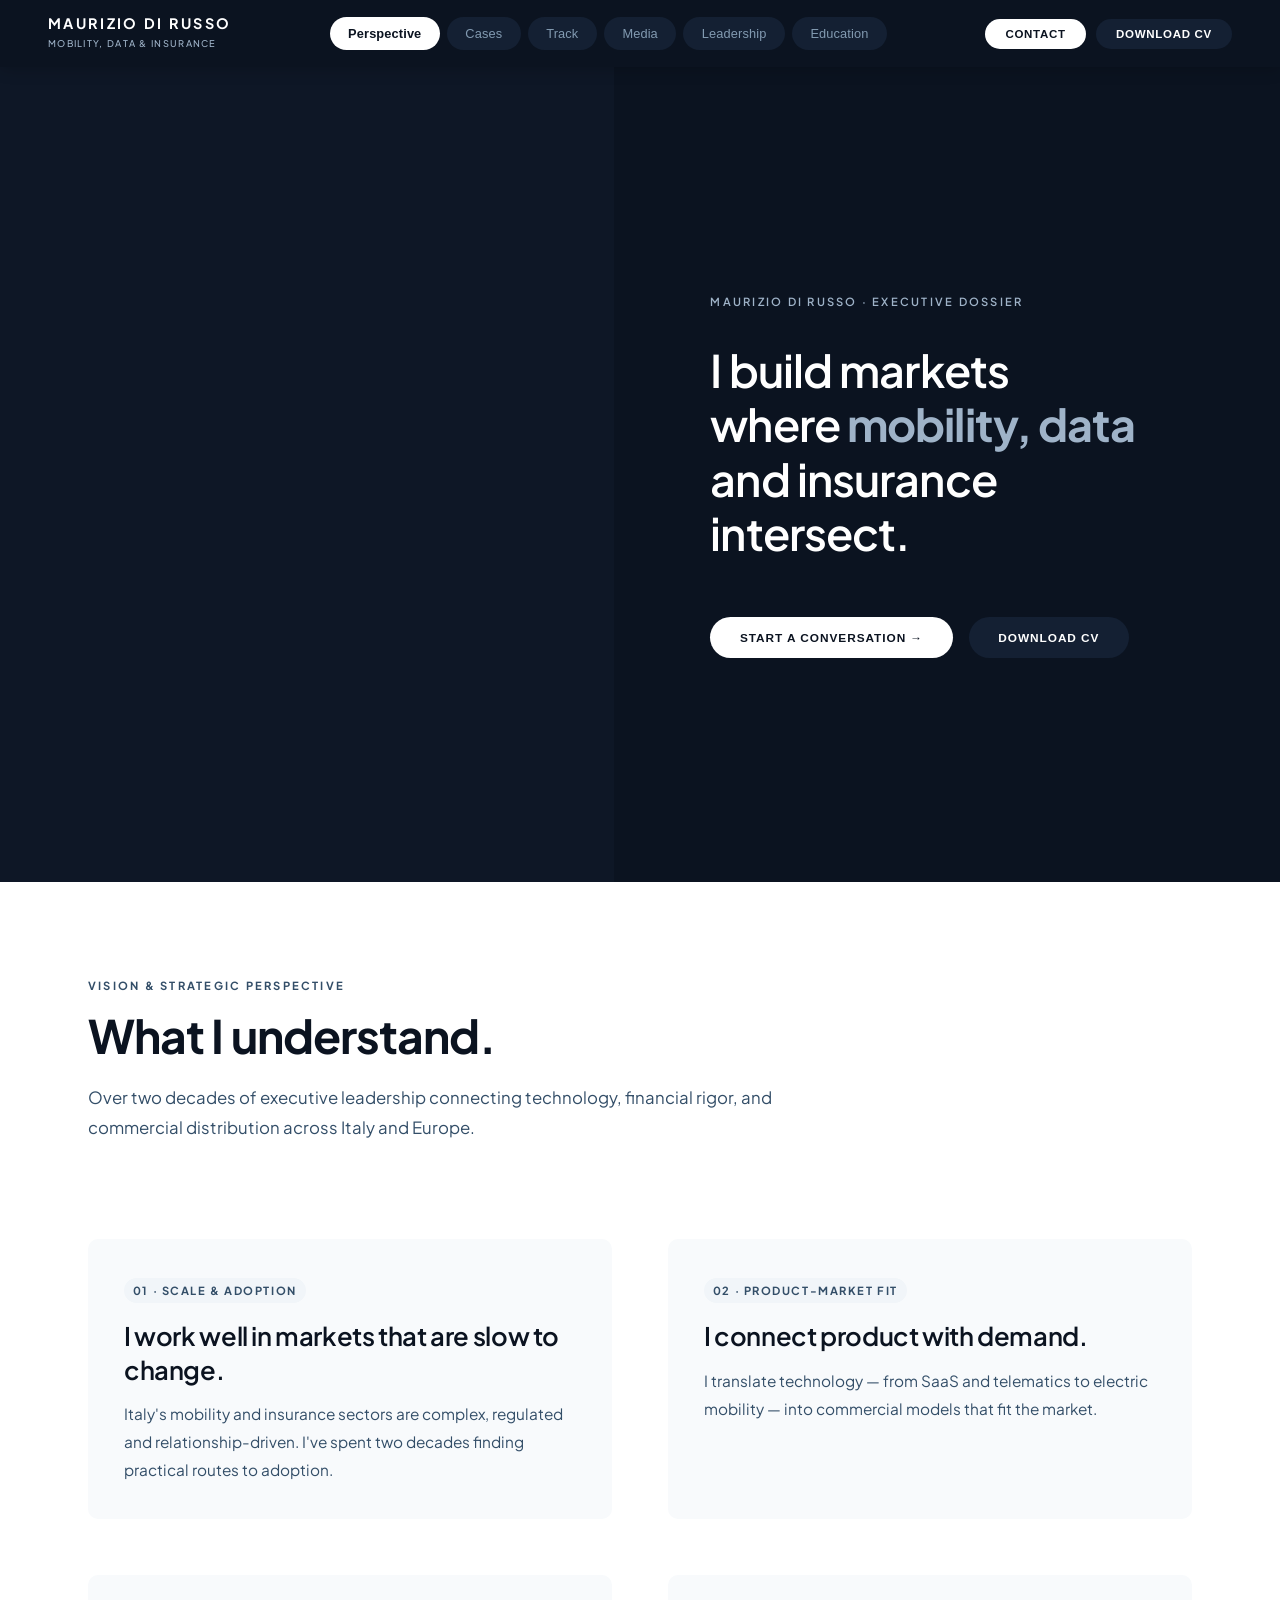
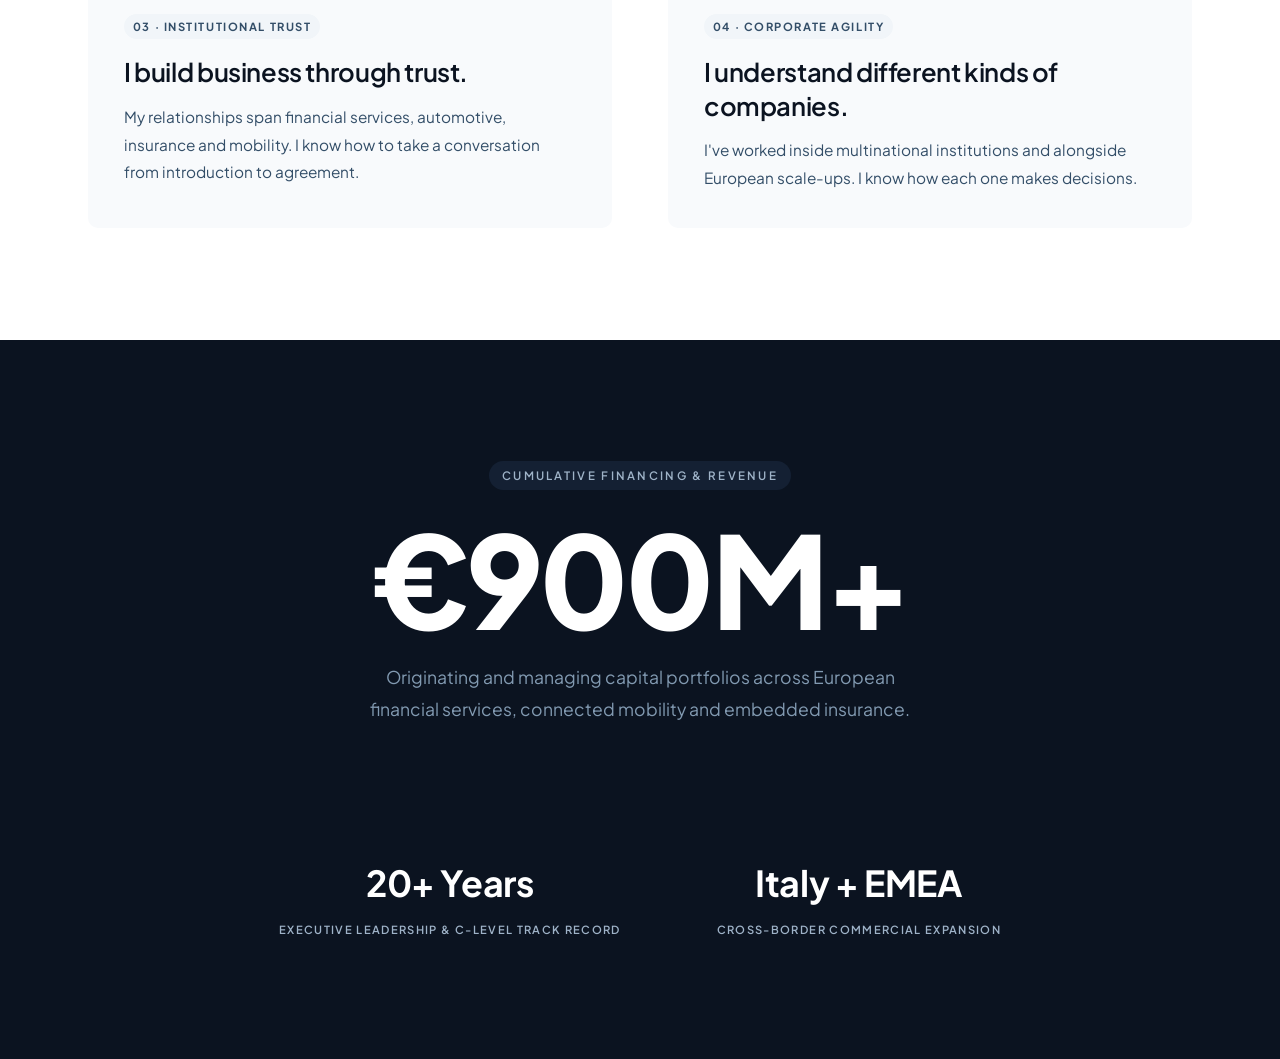
==== commit 89bbd5c0: "Sync public/maurizio.html: straight line bottom mobile bar" ====
--- a/public/maurizio.html
+++ b/public/maurizio.html
@@ -44,7 +44,7 @@
     --radius-pill: 999px;
 
     --shadow-soft: 0 4px 16px rgba(0, 0, 0, 0.06);
-    --shadow-dock: 0 -6px 20px rgba(0, 0, 0, 0.35);
+    --shadow-dock: 0 -4px 20px rgba(0, 0, 0, 0.35);
 
     --transition-smooth: all 0.2s ease;
 }
@@ -96,7 +96,7 @@
     display: flex; gap: 0.45rem; justify-content: center; align-items: center; min-width: max-content; padding: 0.1rem 0;
 }
 
-/* BOTONES DE SECCIONES (ELEGANTE, FINO Y EQUILIBRADO) */
+/* BOTONES DE SECCIONES */
 .nav-tab-pill {
     display: inline-flex; align-items: center; justify-content: center;
     padding: 0.55rem 1.15rem; font-size: 0.8rem; font-weight: 500;
@@ -404,7 +404,7 @@
 .edu-school-flat { font-size: 0.86rem; font-weight: 500; color: var(--exec-steel); margin-bottom: 0.95rem; }
 .edu-desc-flat { font-size: 0.86rem; font-weight: 400; line-height: 1.7; color: var(--text-body); }
 
-/* ============ MOBILE BOTTOM BAR (FULL-WIDTH ATTACHED) ============ */
+/* ============ MOBILE BOTTOM BAR (LINEA RECTA PURA) ============ */
 .mobile-floating-dock { display: none; }
 
 /* ============ EXPANDABLE MOBILE PANELS ============ */
@@ -422,7 +422,7 @@
     width: calc(100% - 1.5rem);
     max-width: 440px;
     background-color: var(--midnight);
-    border-radius: 16px;
+    border-radius: 14px;
     padding: 0.85rem 0.95rem;
     box-shadow: 0 16px 35px rgba(0, 0, 0, 0.6);
     z-index: 2200;
@@ -708,15 +708,15 @@
     }
     .hero-flat-actions { display: none !important; }
 
-    /* MOBILE FULL-WIDTH ATTACHED BOTTOM BAR (BARRA DE BORDE COMPLETO) */
+    /* MOBILE BOTTOM BAR (PURA LINEA RECTA SIN REDONDECES) */
     body { padding-bottom: 6.5rem; }
     .mobile-floating-dock {
         display: flex; flex-direction: column; gap: 0.35rem;
         position: fixed; bottom: 0; left: 0; right: 0;
         z-index: 2000; width: 100%; max-width: 100%;
         background-color: var(--midnight);
-        padding: 0.55rem 0.85rem 0.65rem;
-        border-radius: 18px 18px 0 0;
+        padding: 0.6rem 0.85rem 0.65rem;
+        border-radius: 0 !important;
         box-shadow: var(--shadow-dock);
     }
     .dock-tabs-row {
@@ -776,7 +776,7 @@
             <span class="brand-sub">Mobility, Data &amp; Insurance</span>
         </div>
 
-        <!-- CENTER: SECTION TABS (DESKTOP: ELEGANT MEDIUM WEIGHT) -->
+        <!-- CENTER: SECTION TABS (DESKTOP) -->
         <div class="tabs-scroll-container desktop-tabs-only">
             <nav class="tabs-pill-row" role="tablist">
                 <button class="nav-tab-pill active" id="tab-nav-perspective" onclick="selectTab('perspective')" role="tab">
@@ -1223,7 +1223,7 @@
 </div>
 
 <!-- ==========================================
-     MOBILE FULL-WIDTH BOTTOM BAR
+     MOBILE FULL-WIDTH BOTTOM BAR (LINEA RECTA PURA)
      ========================================== -->
 <div class="mobile-floating-dock">
     <!-- Row 1: 6 Circular Tabs for thumb navigation -->
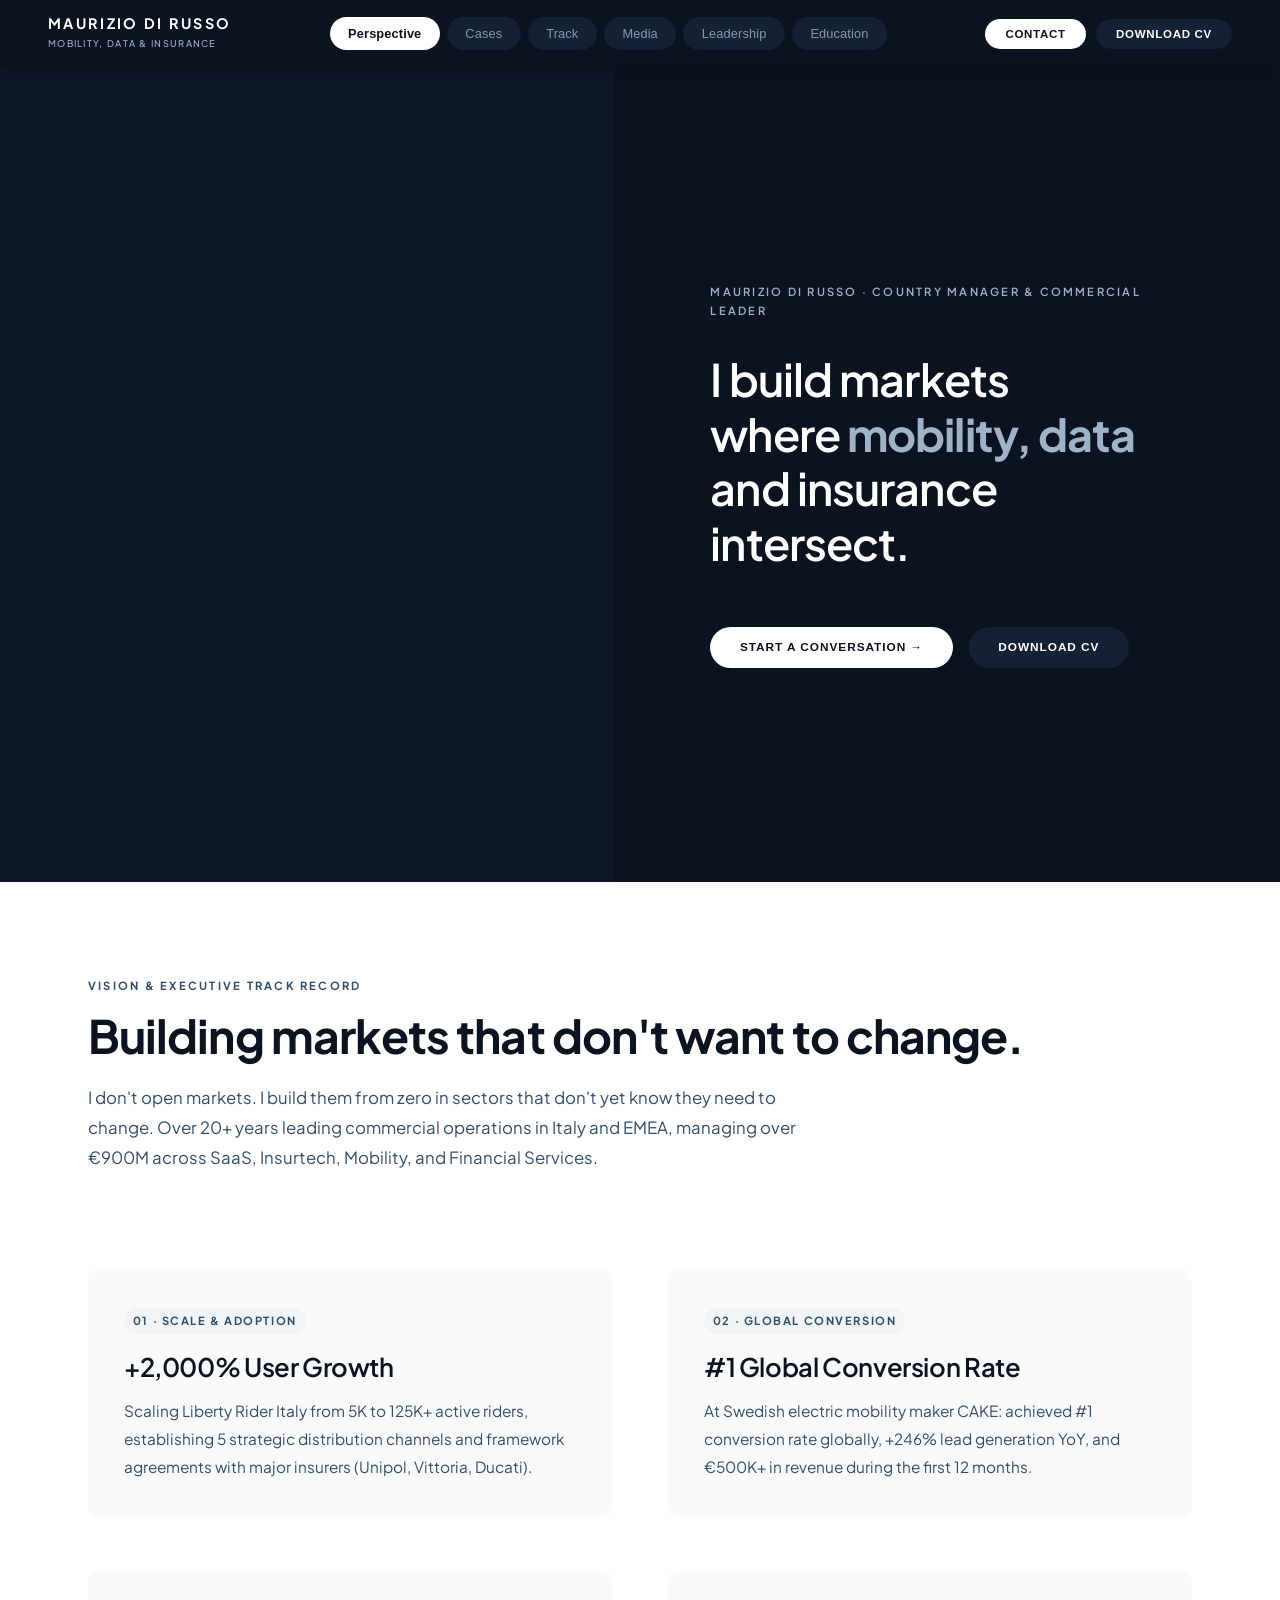
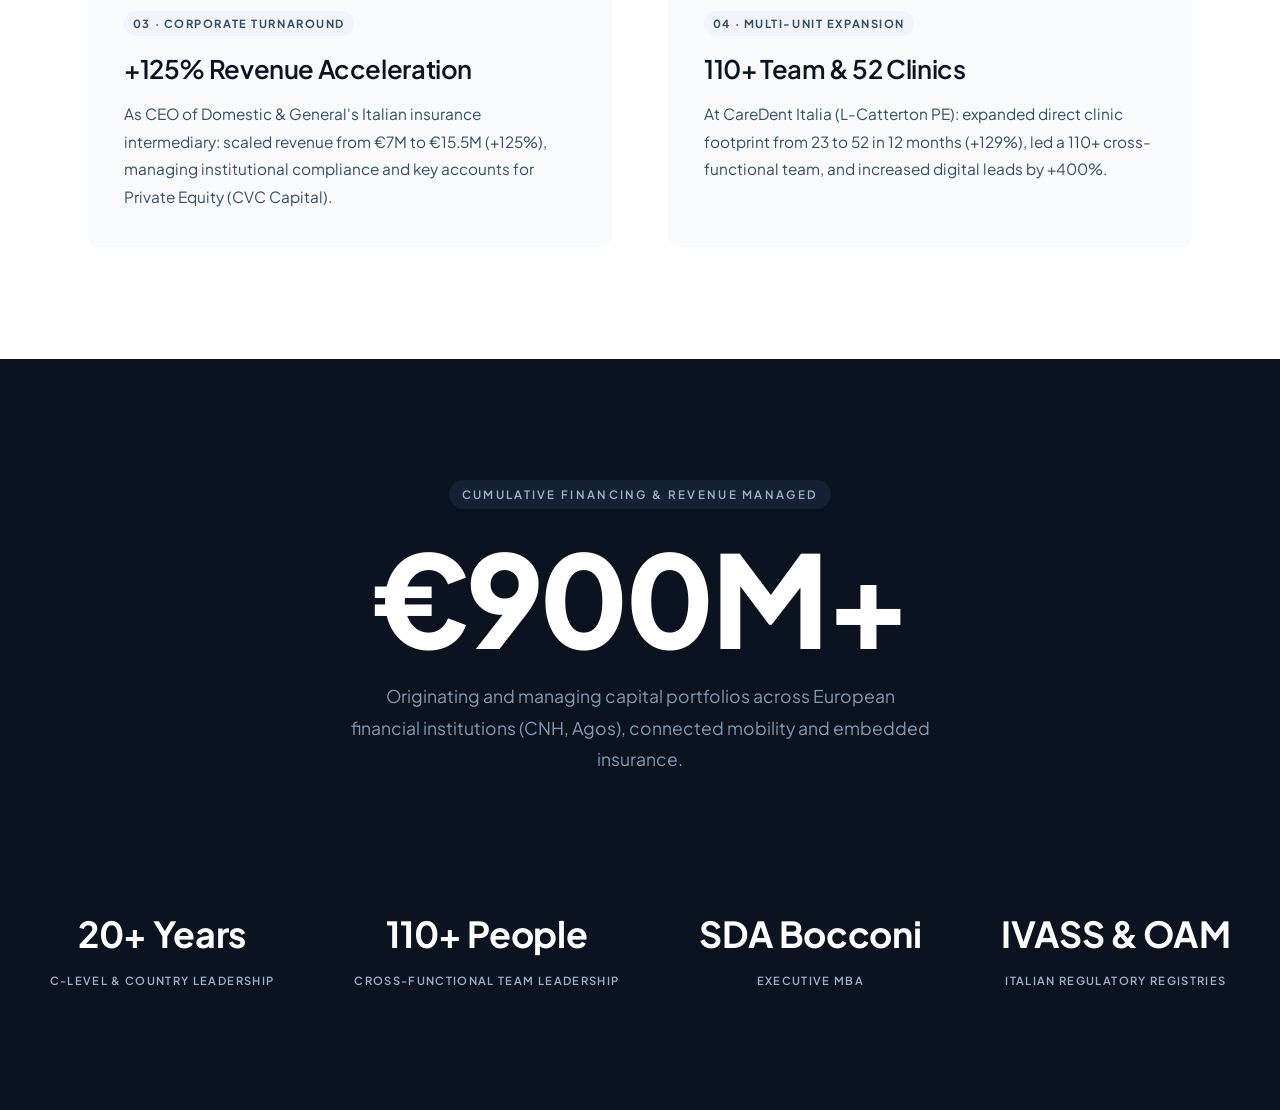
==== commit 3835c909: "Sync public/maurizio.html: complete verified credentials & languages" ====
--- a/public/maurizio.html
+++ b/public/maurizio.html
@@ -244,10 +244,10 @@
 }
 .scale-flat-sub {
     font-size: 1.1rem; font-weight: 400; color: var(--text-dim);
-    max-width: 540px; margin: 0 auto; line-height: 1.8;
+    max-width: 580px; margin: 0 auto; line-height: 1.8;
 }
 .scale-flat-cols {
-    display: flex; justify-content: center; gap: 6rem; margin-top: 4.5rem; padding-top: 3.5rem;
+    display: flex; justify-content: center; gap: 5rem; margin-top: 4.5rem; padding-top: 3.5rem; flex-wrap: wrap;
 }
 .scale-col-val {
     font-size: clamp(1.7rem, 2.8vw, 2.3rem); font-weight: 700; color: #ffffff;
@@ -386,7 +386,7 @@
 .cycling-tag-flat { font-size: 0.68rem; font-weight: 700; letter-spacing: 0.2em; text-transform: uppercase; color: var(--exec-light); margin-bottom: 0.45rem; }
 .cycling-txt-flat { font-size: 1.2rem; font-weight: 400; color: #ffffff; max-width: 620px; line-height: 1.65; }
 
-/* ============ EDUCATION ============ */
+/* ============ EDUCATION & CREDENTIALS ============ */
 .edu-section-flat { padding: 3rem 4rem 7rem; max-width: 1200px; margin: 0 auto; }
 .edu-grid-flat { display: grid; grid-template-columns: repeat(3, 1fr); gap: 2.25rem; margin-top: 3.5rem; }
 .edu-card-flat {
@@ -819,7 +819,7 @@
             <div class="hero-flat-portrait" role="img" aria-label="Maurizio Di Russo"></div>
         </div>
         <div class="hero-flat-left">
-            <p class="hero-flat-tag">Maurizio Di Russo · Executive Dossier</p>
+            <p class="hero-flat-tag">Maurizio Di Russo · Country Manager &amp; Commercial Leader</p>
             <h1 class="hero-flat-h1">
                 I build markets<br>
                 where <em>mobility, data</em><br>
@@ -837,10 +837,10 @@
     </section>
 
     <div class="section-banner-light">
-        <span class="section-kicker">Vision &amp; Strategic Perspective</span>
-        <h2 class="section-main-heading">What I understand.</h2>
+        <span class="section-kicker">Vision &amp; Executive Track Record</span>
+        <h2 class="section-main-heading">Building markets that don't want to change.</h2>
         <p class="section-intro-text">
-            Over two decades of executive leadership connecting technology, financial rigor, and commercial distribution across Italy and Europe.
+            I don't open markets. I build them from zero in sectors that don't yet know they need to change. Over 20+ years leading commercial operations in Italy and EMEA, managing over €900M across SaaS, Insurtech, Mobility, and Financial Services.
         </p>
     </div>
 
@@ -848,49 +848,57 @@
         <div class="prop-grid-2x2">
             <div class="prop-card">
                 <span class="prop-card-num">01 · Scale &amp; Adoption</span>
-                <h3 class="prop-card-title">I work well in markets that are slow to change.</h3>
+                <h3 class="prop-card-title">+2,000% User Growth</h3>
                 <p class="prop-card-body">
-                    Italy's mobility and insurance sectors are complex, regulated and relationship-driven. I've spent two decades finding practical routes to adoption.
+                    Scaling Liberty Rider Italy from 5K to 125K+ active riders, establishing 5 strategic distribution channels and framework agreements with major insurers (Unipol, Vittoria, Ducati).
                 </p>
             </div>
             <div class="prop-card">
-                <span class="prop-card-num">02 · Product-Market Fit</span>
-                <h3 class="prop-card-title">I connect product with demand.</h3>
+                <span class="prop-card-num">02 · Global Conversion</span>
+                <h3 class="prop-card-title">#1 Global Conversion Rate</h3>
                 <p class="prop-card-body">
-                    I translate technology — from SaaS and telematics to electric mobility — into commercial models that fit the market.
+                    At Swedish electric mobility maker CAKE: achieved #1 conversion rate globally, +246% lead generation YoY, and €500K+ in revenue during the first 12 months.
                 </p>
             </div>
             <div class="prop-card">
-                <span class="prop-card-num">03 · Institutional Trust</span>
-                <h3 class="prop-card-title">I build business through trust.</h3>
+                <span class="prop-card-num">03 · Corporate Turnaround</span>
+                <h3 class="prop-card-title">+125% Revenue Acceleration</h3>
                 <p class="prop-card-body">
-                    My relationships span financial services, automotive, insurance and mobility. I know how to take a conversation from introduction to agreement.
+                    As CEO of Domestic &amp; General's Italian insurance intermediary: scaled revenue from €7M to €15.5M (+125%), managing institutional compliance and key accounts for Private Equity (CVC Capital).
                 </p>
             </div>
             <div class="prop-card">
-                <span class="prop-card-num">04 · Corporate Agility</span>
-                <h3 class="prop-card-title">I understand different kinds of companies.</h3>
+                <span class="prop-card-num">04 · Multi-Unit Expansion</span>
+                <h3 class="prop-card-title">110+ Team &amp; 52 Clinics</h3>
                 <p class="prop-card-body">
-                    I've worked inside multinational institutions and alongside European scale-ups. I know how each one makes decisions.
+                    At CareDent Italia (L-Catterton PE): expanded direct clinic footprint from 23 to 52 in 12 months (+129%), led a 110+ cross-functional team, and increased digital leads by +400%.
                 </p>
             </div>
         </div>
     </section>
 
     <section class="scale-flat">
-        <span class="scale-flat-tag">Cumulative financing &amp; revenue</span>
+        <span class="scale-flat-tag">Cumulative financing &amp; revenue managed</span>
         <p class="scale-flat-number">€900M+</p>
         <p class="scale-flat-sub">
-            Originating and managing capital portfolios across European financial services, connected mobility and embedded insurance.
+            Originating and managing capital portfolios across European financial institutions (CNH, Agos), connected mobility and embedded insurance.
         </p>
         <div class="scale-flat-cols">
             <div>
                 <p class="scale-col-val">20+ Years</p>
-                <p class="scale-col-lbl">Executive leadership &amp; C-level track record</p>
+                <p class="scale-col-lbl">C-Level &amp; Country Leadership</p>
             </div>
             <div>
-                <p class="scale-col-val">Italy + EMEA</p>
-                <p class="scale-col-lbl">Cross-border commercial expansion</p>
+                <p class="scale-col-val">110+ People</p>
+                <p class="scale-col-lbl">Cross-functional team leadership</p>
+            </div>
+            <div>
+                <p class="scale-col-val">SDA Bocconi</p>
+                <p class="scale-col-lbl">Executive MBA</p>
+            </div>
+            <div>
+                <p class="scale-col-val">IVASS &amp; OAM</p>
+                <p class="scale-col-lbl">Italian Regulatory Registries</p>
             </div>
         </div>
     </section>
@@ -910,22 +918,22 @@
         <div>
             <p class="method-step-idx">Phase 01</p>
             <h4 class="method-step-name">Diagnosis &amp; Risk</h4>
-            <p class="method-step-desc">Regulatory assessment, competitive landscape and economic feasibility.</p>
+            <p class="method-step-desc">Regulatory assessment, RUI compliance, competitive landscape and economic feasibility.</p>
         </div>
         <div>
             <p class="method-step-idx">Phase 02</p>
             <h4 class="method-step-name">Channel Architecture</h4>
-            <p class="method-step-desc">Pricing strategy, market positioning and value proposition.</p>
+            <p class="method-step-desc">Pricing strategy, B2B/B2C Go-To-Market and high-conversion lead generation.</p>
         </div>
         <div>
             <p class="method-step-idx">Phase 03</p>
             <h4 class="method-step-name">C-Level Partnerships</h4>
-            <p class="method-step-desc">Institutional distribution framework agreements and network rollouts.</p>
+            <p class="method-step-desc">Institutional distribution framework agreements with OEM and Tier-1 insurers.</p>
         </div>
         <div>
             <p class="method-step-idx">Phase 04</p>
             <h4 class="method-step-name">Scale &amp; Efficiency</h4>
-            <p class="method-step-desc">Market share expansion, retention KPIs and strict loss-ratio control.</p>
+            <p class="method-step-desc">Market share expansion, retention KPIs and strict loss-ratio governance.</p>
         </div>
     </div>
 
@@ -935,12 +943,12 @@
             <p class="ch-card-tag">Scale &amp; Capital</p>
             <h3 class="ch-card-title">I learned what scale means inside financial institutions.</h3>
             <p class="ch-card-body">
-                I began at CNH Industrial Financial Services and Agos Itafinco, part of the BancaIntesa group. I learned how large organisations move capital, assess risk and build distribution networks.
+                At CNH Industrial Financial Services and Agos, I managed wholesale and retail financing portfolios, generating €115M in the first 6 months of the CLS product suite across 6 EMEA countries.
             </p>
             <p class="ch-card-body">
-                It taught me how capital, risk and distribution shape commercial decisions.
+                It taught me how capital, credit risk governance and dealership networks shape commercial execution.
             </p>
-            <p class="ch-card-evidence">CNH Industrial Financial Services · Agos Itafinco (BancaIntesa)</p>
+            <p class="ch-card-evidence">CNH Industrial Financial Services · Agos · Findomestic</p>
         </div>
         <div class="ch-photo-wrap">
             <div class="ch-photo" style="background-image: url('https://i.postimg.cc/761c5cfg/conference-01-jpg.png');" role="img" aria-label="Maurizio Di Russo"></div>
@@ -953,24 +961,24 @@
         </div>
         <div>
             <p class="ch-card-big-num">02</p>
-            <p class="ch-card-tag">New Markets</p>
-            <h3 class="ch-card-title">Then I moved into markets with no established presence.</h3>
+            <p class="ch-card-tag">Private Equity &amp; Turnaround</p>
+            <h3 class="ch-card-title">Scaling for Private Equity and Corporate Turnarounds.</h3>
             <p class="ch-card-body">
-                At Domestic &amp; General and later Caredent Italia, I built a commercial presence in Italy: positioning, channels and relationships with partners and institutions.
+                As CEO of Domestic &amp; General Italia (CVC Capital Partners), grew revenue from €7M to €15.5M (+125%). Later at CareDent (L-Catterton), led 110+ people to open 29 direct clinics in 12 months (+129%).
             </p>
-            <p class="ch-card-evidence">Domestic &amp; General · Caredent Italia</p>
+            <p class="ch-card-evidence">Domestic &amp; General (CVC Capital) · CareDent Italia (L-Catterton)</p>
         </div>
     </section>
 
     <section class="case-chapter-box-light">
         <div>
             <p class="ch-card-big-num">03</p>
-            <p class="ch-card-tag">Mobility &amp; Data</p>
-            <h3 class="ch-card-title">Now I work where mobility meets insurance and technology.</h3>
+            <p class="ch-card-tag">Connected Mobility &amp; Insurtech</p>
+            <h3 class="ch-card-title">Where mobility meets insurance and IoT safety.</h3>
             <p class="ch-card-body">
-                At CAKE — the Swedish electric motorcycle company — I led B2B development in Italy. Today, as Country Manager at Liberty Rider, I work across crash detection, telematics data, insurance partnerships and rider communities.
+                At CAKE (Sweden), launched Italian operations achieving #1 conversion rate globally. Today at Liberty Rider, connected crash detection, insurer underwriting (Unipol, Vittoria, REVO), and over 125K active riders.
             </p>
-            <p class="ch-card-evidence">CAKE – ridecake.com · Liberty Rider · REVO Insurance</p>
+            <p class="ch-card-evidence">Liberty Rider · CAKE (ridecake.com) · Unipol · Vittoria</p>
         </div>
         <div class="ch-photo-wrap">
             <div class="ch-photo" style="background-image: url('assets/mobility-data.png');" role="img" aria-label="Maurizio Di Russo"></div>
@@ -991,102 +999,115 @@
     <section class="timeline-section-flat">
         <div class="timeline-filters-flat">
             <button class="t-filter-pill active" onclick="applyTimelineFilter('all', this)">All Roles</button>
-            <button class="t-filter-pill" onclick="applyTimelineFilter('c-level', this)">General Management &amp; Country Lead</button>
-            <button class="t-filter-pill" onclick="applyTimelineFilter('bizdev', this)">Business Development</button>
+            <button class="t-filter-pill" onclick="applyTimelineFilter('c-level', this)">Country Lead &amp; CEO</button>
+            <button class="t-filter-pill" onclick="applyTimelineFilter('bizdev', this)">Sales &amp; Marketing Director</button>
             <button class="t-filter-pill" onclick="applyTimelineFilter('finance', this)">Finance &amp; Banking</button>
         </div>
 
         <div class="t-stream">
             <div class="t-row-item" data-cat="c-level">
                 <div class="t-left-date">
-                    <div class="t-date-str">2022 — Present</div>
+                    <div class="t-date-str">2024 — Present</div>
                     <div class="t-city-str">Milan / Italy</div>
                 </div>
                 <div class="t-card-box">
-                    <h3 class="t-job-title">Country Sales Manager / Country Lead</h3>
+                    <h3 class="t-job-title">Country Manager Italy</h3>
                     <div class="t-firm-name">Liberty Rider (IoT &amp; Telematics Safety)</div>
-                    <p class="t-job-desc">Strategic direction, institutional positioning and commercial expansion in Italy. Negotiation of framework agreements with insurers and mobility operators.</p>
+                    <p class="t-job-desc">Leading Italian operations, insurance integrations and ecosystem partnerships connecting dealers, insurers, and riders.</p>
                     <ul class="t-job-bullets">
-                        <li>Institutional distribution agreements with premier insurers (e.g. REVO Insurance).</li>
-                        <li>Telematics data monetization models for active loss-ratio mitigation.</li>
-                        <li>Institutional representation across Italy's foremost insurance and mobility summits.</li>
+                        <li>+2,000% user growth (from 5K to 125K+ active riders).</li>
+                        <li>Built 5 strategic distribution channels and C-level agreements (Unipol, Vittoria, Ducati, GDS).</li>
+                        <li>Connected real-time accident prevention and crash-detection data into insurer underwriting.</li>
+                    </ul>
+                </div>
+            </div>
+
+            <div class="t-row-item" data-cat="c-level bizdev">
+                <div class="t-left-date">
+                    <div class="t-date-str">2022 — 2024</div>
+                    <div class="t-city-str">Milan &amp; Stockholm</div>
+                </div>
+                <div class="t-card-box">
+                    <h3 class="t-job-title">Country Manager Italy</h3>
+                    <div class="t-firm-name">CAKE 0 emission (ridecake.com)</div>
+                    <p class="t-job-desc">Led Italian market entry from zero for premium Swedish electric motorcycles across B2B, B2C, and B2G fleets.</p>
+                    <ul class="t-job-bullets">
+                        <li>#1 conversion rate globally across CAKE markets.</li>
+                        <li>4,225 leads generated (+246% YoY) and €500K+ revenue in 12 months.</li>
+                        <li>1% market share achieved with 1 point of sale.</li>
                     </ul>
                 </div>
             </div>
 
             <div class="t-row-item" data-cat="bizdev">
                 <div class="t-left-date">
-                    <div class="t-date-str">2021 — 2022</div>
-                    <div class="t-city-str">Milan &amp; Stockholm</div>
+                    <div class="t-date-str">2019 — 2022</div>
+                    <div class="t-city-str">Milan / Italy</div>
                 </div>
                 <div class="t-card-box">
-                    <h3 class="t-job-title">Head of Business Development Italy</h3>
-                    <div class="t-firm-name">CAKE 0 emission (ridecake.com)</div>
-                    <p class="t-job-desc">Leading market entry and commercial launch in Italy. B2B corporate partnerships, last-mile fleets, and sustainable mobility distribution.</p>
-                    <ul class="t-job-bullets">
-                        <li>Structuring corporate sales network and onboarding key distribution partners.</li>
-                        <li>Structuring commercial leasing and fleet financing frameworks.</li>
-                    </ul>
+                    <h3 class="t-job-title">Fractional Sales &amp; Marketing Advisor</h3>
+                    <div class="t-firm-name">Self-Employed (Executive Advisory)</div>
+                    <p class="t-job-desc">Advising SMEs and scale-ups on sales process optimization, Go-To-Market execution, and CRM architecture while acquiring 27 professional certifications.</p>
                 </div>
             </div>
 
             <div class="t-row-item" data-cat="c-level bizdev">
                 <div class="t-left-date">
-                    <div class="t-date-str">2016 — 2021</div>
-                    <div class="t-city-str">Italy</div>
+                    <div class="t-date-str">2017 — 2019</div>
+                    <div class="t-city-str">Bergamo / Italy</div>
                 </div>
                 <div class="t-card-box">
-                    <h3 class="t-job-title">Commercial &amp; Expansion Director</h3>
-                    <div class="t-firm-name">Caredent Italia</div>
-                    <p class="t-summary">Nationwide commercial growth and clinic network expansion across Italy. Team management and consumer finance agreements.</p>
+                    <h3 class="t-job-title">Director of Sales &amp; Marketing</h3>
+                    <div class="t-firm-name">CareDent Italia (L-Catterton Private Equity)</div>
+                    <p class="t-job-desc">Led a Business Unit of 110+ people across clinical sales network, training, and multi-channel marketing.</p>
                     <ul class="t-job-bullets">
-                        <li>Supervising unit-level profitability and sales performance across expanding clinic footprint.</li>
-                        <li>Designing and implementing consumer financing partnership agreements.</li>
+                        <li>Scaled direct clinic footprint from 23 to 52 clinics in 12 months (+129%).</li>
+                        <li>+400% digital lead growth with full P&amp;L management and standardized expansion playbook.</li>
                     </ul>
                 </div>
             </div>
 
-            <div class="t-row-item" data-cat="bizdev finance">
+            <div class="t-row-item" data-cat="c-level finance">
                 <div class="t-left-date">
-                    <div class="t-date-str">2011 — 2016</div>
-                    <div class="t-city-str">Milan / UK</div>
+                    <div class="t-date-str">2014 — 2017</div>
+                    <div class="t-city-str">Milan Area, Italy</div>
                 </div>
                 <div class="t-card-box">
-                    <h3 class="t-job-title">Key Account &amp; Business Development Manager</h3>
-                    <div class="t-firm-name">Domestic &amp; General Group</div>
-                    <p class="t-summary">Managing key multinational accounts, warranty extension programs, and embedded retail/tech insurance lines.</p>
+                    <h3 class="t-job-title">CEO &amp; Director of Sales and Accounts</h3>
+                    <div class="t-firm-name">Domestic &amp; General (CVC Capital Partners)</div>
+                    <p class="t-job-desc">CEO of the Italian insurance intermediary, registered with RUI (IVASS) with direct regulatory governance and commercial oversight.</p>
                     <ul class="t-job-bullets">
-                        <li>Framework distribution contracts with major consumer electronics and retail brands.</li>
-                        <li>Double-digit premium volume growth through embedded point-of-sale channels.</li>
+                        <li>Grew revenue from €7M to €15.5M (+125%), managing a team of 7 Senior Account Managers.</li>
+                        <li>Established nationwide warranty extension distribution agreements with major OEMs and consumer retail chains.</li>
+                    </ul>
+                </div>
+            </div>
+
+            <div class="t-row-item" data-cat="finance bizdev">
+                <div class="t-left-date">
+                    <div class="t-date-str">2006 — 2014</div>
+                    <div class="t-city-str">Turin &amp; Modena</div>
+                </div>
+                <div class="t-card-box">
+                    <h3 class="t-job-title">Marketing Manager EMEA &amp; Director of Sales Marketing</h3>
+                    <div class="t-firm-name">IC Financial Services / CNH Industrial Financial Services</div>
+                    <p class="t-job-desc">Managed EMEA marketing and commercial lending campaigns for Agricultural and Construction equipment across CNH &amp; Iveco dealer networks in partnership with BNP Paribas.</p>
+                    <ul class="t-job-bullets">
+                        <li>Generated €115M in first 6 months of launching new financial product suite (CLS) across 6 EMEA countries.</li>
+                        <li>Managed 9 Area Managers across Italian and European markets.</li>
                     </ul>
                 </div>
             </div>
 
             <div class="t-row-item" data-cat="finance">
                 <div class="t-left-date">
-                    <div class="t-date-str">2004 — 2011</div>
-                    <div class="t-city-str">Milan / Italy</div>
+                    <div class="t-date-str">1999 — 2006</div>
+                    <div class="t-city-str">Milan, Tuscany &amp; Naples</div>
                 </div>
                 <div class="t-card-box">
-                    <h3 class="t-job-title">Senior Commercial &amp; Regional Manager</h3>
-                    <div class="t-firm-name">Agos Itafinco (Banca Intesa / Crédit Agricole)</div>
-                    <p class="t-summary">Leading regional credit distribution networks and industrial/automotive financing portfolios with strict risk governance.</p>
-                    <ul class="t-job-bullets">
-                        <li>Consistent outperformance of portfolio origination targets while maintaining strict default controls.</li>
-                        <li>Strengthening business association partnerships and dealership distribution networks.</li>
-                    </ul>
-                </div>
-            </div>
-
-            <div class="t-row-item" data-cat="finance">
-                <div class="t-left-date">
-                    <div class="t-date-str">2000 — 2004</div>
-                    <div class="t-city-str">Turin / Italy</div>
-                </div>
-                <div class="t-card-box">
-                    <h3 class="t-job-title">Commercial Finance Specialist</h3>
-                    <div class="t-firm-name">CNH Industrial Capital</div>
-                    <p class="t-summary">Structuring wholesale and retail financing and leasing programs for industrial and agricultural equipment dealerships.</p>
+                    <h3 class="t-job-title">Early Financial Career (Linea SpA, Agos, Findomestic)</h3>
+                    <div class="t-firm-name">Linea SpA · Agos · Findomestic Banca · Imbalpaper</div>
+                    <p class="t-job-desc">Extensive background in commercial credit coordination, quantitative consumer analytics, credit recovery, and dealership network management.</p>
                 </div>
             </div>
         </div>
@@ -1097,9 +1118,9 @@
 <div class="tab-content-panel" id="pane-media" role="tabpanel">
     <div class="section-banner-light">
         <span class="section-kicker">Public &amp; Industry Presence</span>
-        <h2 class="section-main-heading">Keynotes, Conferences &amp; Press</h2>
+        <h2 class="section-main-heading">Keynotes, Conferences &amp; Publications</h2>
         <p class="section-intro-text">
-            Keynote speaker, panelist, and industry voice in European summits on insurtech, connected mobility, and financial service transformation.
+            Keynote speaker, panelist, and industry voice in European summits on insurtech, connected mobility, and author of the <em>DEALER COACHING Handbook</em>.
         </p>
     </div>
 
@@ -1128,10 +1149,10 @@
             <article class="media-card-flat">
                 <div class="media-photo-thumb" style="background-image: url('assets/mobility-data.png');" onclick="openLightboxImage('assets/mobility-data.png')"></div>
                 <div class="media-content-flat">
-                    <span class="media-type-tag">Media Interview · Insurzine TV</span>
-                    <h3 class="media-title-flat">"In Italy, trust is built through commercial presence and rigor"</h3>
-                    <p class="media-desc-flat">In-depth interview analyzing distribution transformation across Southern Europe and commercial opportunities in mobility data.</p>
-                    <a href="https://insurzine.tv" target="_blank" rel="noopener" class="media-link-flat">Read Article →</a>
+                    <span class="media-type-tag">Publication &amp; Media</span>
+                    <h3 class="media-title-flat">DEALER COACHING Handbook</h3>
+                    <p class="media-desc-flat">Executive handbook on commercial coaching, dealership financial management, and structured B2B distribution scaling.</p>
+                    <button onclick="triggerContactAction()" class="media-link-flat">Request Details →</button>
                 </div>
             </article>
         </div>
@@ -1144,14 +1165,14 @@
         <span class="section-kicker">Human Dimension &amp; Governance</span>
         <h2 class="section-main-heading">Leadership Philosophy</h2>
         <p class="section-intro-text">
-            Fostering high-performance teams, operational transparency, and governance grounded in data, trust, and relentless execution.
+            "So come si prendono le decisioni a livello C-level — perché in quella stanza ci sono stato."
         </p>
     </div>
 
     <section class="quote-section-flat">
         <p class="quote-mark-flat">"</p>
         <p class="quote-text-flat">
-            For me, a product becomes a business when someone trusts it enough to buy. In Italy, that trust is built through presence.
+            Non apro mercati. Li costruisco da zero, in settori che non sanno ancora di dover cambiare. In Italia, la fiducia si costruisce attraverso la presenza e il rigore.
         </p>
         <p class="quote-author-flat">— Maurizio Di Russo</p>
     </section>
@@ -1170,52 +1191,76 @@
 <!-- TAB 6: EDUCATION & CREDENTIALS -->
 <div class="tab-content-panel" id="pane-education" role="tabpanel">
     <div class="section-banner-light">
-        <span class="section-kicker">Academic Background &amp; Credentials</span>
-        <h2 class="section-main-heading">Education &amp; Languages</h2>
+        <span class="section-kicker">Academic Background, Governance &amp; Languages</span>
+        <h2 class="section-main-heading">Education &amp; Credentials</h2>
         <p class="section-intro-text">
-            Quantitative foundations in economics and finance complemented by executive business training and international negotiation skills.
+            Rigorous academic foundation from SDA Bocconi and Università di Pisa complemented by international language proficiencies and regulatory certifications.
         </p>
     </div>
 
     <section class="edu-section-flat">
         <div class="edu-grid-flat">
             <div class="edu-card-flat">
-                <p class="edu-tag-flat">University Degree</p>
-                <h3 class="edu-title-flat">B.S. in Economics &amp; Finance</h3>
-                <div class="edu-school-flat">University of Economic Studies · Italy</div>
-                <p class="edu-desc-flat">Financial analysis, macroeconomics, capital markets, and quantitative risk modeling.</p>
+                <p class="edu-tag-flat">Executive MBA (2016 — 2017)</p>
+                <h3 class="edu-title-flat">SDA Bocconi</h3>
+                <div class="edu-school-flat">Executive MBA, Business Administration and Management</div>
+                <p class="edu-desc-flat">General management, transformational strategy, corporate finance, and boardroom decision-making.</p>
             </div>
 
             <div class="edu-card-flat">
-                <p class="edu-tag-flat">Executive Education</p>
-                <h3 class="edu-title-flat">General Management Executive Program</h3>
-                <div class="edu-school-flat">Executive Business School · Europe</div>
-                <p class="edu-desc-flat">Corporate strategy, advanced commercial negotiation, transformational leadership, and board governance.</p>
+                <p class="edu-tag-flat">University Degree (1990 — 1998)</p>
+                <h3 class="edu-title-flat">Università di Pisa</h3>
+                <div class="edu-school-flat">Diploma di Laurea in Economia</div>
+                <p class="edu-desc-flat">Quantitative economic foundations, capital markets, statistics, and financial modeling.</p>
             </div>
 
             <div class="edu-card-flat">
-                <p class="edu-tag-flat">Key Certifications</p>
-                <h3 class="edu-title-flat">Insurtech &amp; Risk Governance</h3>
-                <div class="edu-school-flat">International Certification Institutes</div>
-                <p class="edu-desc-flat">Telematics data governance, algorithmic underwriting, and European regulatory compliance.</p>
-            </div>
-        </div>
-
-        <div style="margin-top: 4rem; padding: 3rem; background-color: var(--midnight); color: #ffffff; border-radius: var(--radius-md);">
+                <p class="edu-tag-flat">Executive English (2019)</p>
+                <h3 class="edu-title-flat">The London School of English</h3>
+                <div class="edu-school-flat">Business &amp; Professional English Advanced Course</div>
+                <p class="edu-desc-flat">International negotiation, cross-border commercial frameworks, and executive rhetoric.</p>
+            </div>
+        </div>
+
+        <!-- REGULATORY & CERTIFICATIONS BAR -->
+        <div style="margin-top: 3.5rem; display: grid; grid-template-columns: 1fr 1fr; gap: 2rem;">
+            <div style="padding: 2.25rem; background-color: var(--bg-subtle); border-radius: var(--radius-md);">
+                <div style="font-size: 0.68rem; font-weight: 700; letter-spacing: 0.18em; text-transform: uppercase; color: var(--exec-steel); margin-bottom: 0.5rem;">Institutional Registries</div>
+                <h3 style="font-size: 1.15rem; font-weight: 600; color: var(--text-heading); margin-bottom: 0.75rem;">IVASS (RUI) &amp; OAM Registered</h3>
+                <p style="font-size: 0.88rem; color: var(--text-body); line-height: 1.65;">
+                    Registered insurance intermediary with RUI (IVASS) with direct governance track record. Registered with OAM (Organismo Agenti e Mediatori).
+                </p>
+            </div>
+
+            <div style="padding: 2.25rem; background-color: var(--bg-subtle); border-radius: var(--radius-md);">
+                <div style="font-size: 0.68rem; font-weight: 700; letter-spacing: 0.18em; text-transform: uppercase; color: var(--exec-steel); margin-bottom: 0.5rem;">Professional Certifications</div>
+                <h3 style="font-size: 1.15rem; font-weight: 600; color: var(--text-heading); margin-bottom: 0.75rem;">27 Professional Certifications</h3>
+                <p style="font-size: 0.88rem; color: var(--text-body); line-height: 1.65;">
+                    Including <em>Removing Noise and Bias from Strategic Decision-Making</em>, <em>Six Sigma Foundations</em>, <em>Tech Trends</em>, and <em>Salesforce for Sales Managers</em>.
+                </p>
+            </div>
+        </div>
+
+        <!-- LANGUAGES COMPACT PANEL (INCLUYE PORTUGUES) -->
+        <div style="margin-top: 2.5rem; padding: 3rem; background-color: var(--midnight); color: #ffffff; border-radius: var(--radius-md);">
             <div style="font-size: 0.72rem; font-weight: 700; letter-spacing: 0.2em; text-transform: uppercase; color: var(--exec-light); margin-bottom: 0.6rem;">Language Competencies</div>
             <h3 style="font-size: 1.35rem; font-weight: 600; margin-bottom: 2rem;">International Negotiation Languages</h3>
-            <div style="display: flex; gap: 4rem; flex-wrap: wrap;">
+            <div style="display: flex; gap: 3.5rem; flex-wrap: wrap;">
                 <div>
                     <div style="font-size: 1.05rem; font-weight: 600; color: #ffffff;">Italian</div>
-                    <div style="font-size: 0.76rem; color: var(--exec-light); text-transform: uppercase; letter-spacing: 0.12em; margin-top: 0.2rem;">Native Language</div>
+                    <div style="font-size: 0.76rem; color: var(--exec-light); text-transform: uppercase; letter-spacing: 0.12em; margin-top: 0.2rem;">Native or Bilingual</div>
                 </div>
                 <div>
                     <div style="font-size: 1.05rem; font-weight: 600; color: #ffffff;">English</div>
-                    <div style="font-size: 0.76rem; color: var(--exec-light); text-transform: uppercase; letter-spacing: 0.12em; margin-top: 0.2rem;">Bilingual / Executive Negotiation</div>
+                    <div style="font-size: 0.76rem; color: var(--exec-light); text-transform: uppercase; letter-spacing: 0.12em; margin-top: 0.2rem;">Full Professional Proficiency</div>
                 </div>
                 <div>
                     <div style="font-size: 1.05rem; font-weight: 600; color: #ffffff;">Spanish</div>
-                    <div style="font-size: 0.76rem; color: var(--exec-light); text-transform: uppercase; letter-spacing: 0.12em; margin-top: 0.2rem;">Professional Working Proficiency</div>
+                    <div style="font-size: 0.76rem; color: var(--exec-light); text-transform: uppercase; letter-spacing: 0.12em; margin-top: 0.2rem;">Professional Working</div>
+                </div>
+                <div>
+                    <div style="font-size: 1.05rem; font-weight: 600; color: #ffffff;">Portuguese</div>
+                    <div style="font-size: 0.76rem; color: var(--exec-light); text-transform: uppercase; letter-spacing: 0.12em; margin-top: 0.2rem;">Elementary Proficiency</div>
                 </div>
             </div>
         </div>
@@ -1273,12 +1318,12 @@
         <button class="panel-close-btn" onclick="closeAllMobilePanels()">×</button>
     </div>
     <div class="panel-list-mini">
-        <a href="mailto:maurizio@dirusso.com" class="panel-item-mini">
+        <a href="mailto:dirussomauri@gmail.com" class="panel-item-mini">
             <div class="panel-item-left">
                 <div class="panel-badge-icon">✉</div>
                 <div>
                     <div class="panel-item-text">Direct Email</div>
-                    <div class="panel-item-sub">maurizio@dirusso.com</div>
+                    <div class="panel-item-sub">dirussomauri@gmail.com</div>
                 </div>
             </div>
             <div class="panel-item-action">Send →</div>
@@ -1369,11 +1414,11 @@
             <button class="modal-close-x" onclick="closeContactModal()" aria-label="Close">×</button>
         </div>
         <div class="modal-list-flat">
-            <a href="mailto:maurizio@dirusso.com" class="modal-row-flat">
+            <a href="mailto:dirussomauri@gmail.com" class="modal-row-flat">
                 <div class="modal-badge-icon">✉</div>
                 <div>
                     <div class="modal-row-main">Direct Email</div>
-                    <div class="modal-row-sub">maurizio@dirusso.com</div>
+                    <div class="modal-row-sub">dirussomauri@gmail.com</div>
                 </div>
                 <div class="modal-row-arrow">Send →</div>
             </a>
@@ -1452,105 +1497,109 @@
 <div id="cv-print-template">
     <div class="pdf-doc-header">
         <div class="pdf-name">Maurizio Di Russo</div>
-        <div class="pdf-subtitle">Country Sales Manager &amp; Business Development Lead · Mobility, Data &amp; Insurance</div>
+        <div class="pdf-subtitle">Country Manager &amp; Commercial Leader · Mobility, Data &amp; Insurance</div>
         <div class="pdf-contact-line">
-            Milan, Italy · EMEA International Coverage &nbsp;|&nbsp; maurizio@dirusso.com &nbsp;|&nbsp; linkedin.com/in/mauriziodirusso
+            Milano, Italy · EMEA International Coverage &nbsp;|&nbsp; dirussomauri@gmail.com &nbsp;|&nbsp; linkedin.com/in/mauriziodirusso
         </div>
     </div>
 
     <div class="pdf-section">
-        <div class="pdf-sec-title">Executive Overview &amp; Track Record</div>
+        <div class="pdf-sec-title">Executive Summary &amp; Track Record</div>
         <p style="font-size: 8.5pt; color: #334e68; line-height: 1.5; margin-bottom: 8px;">
-            Senior executive with over 20 years of leadership connecting technology, financial rigor, and commercial distribution across Italy and EMEA. Expert in scaling operations across complex, regulated markets at the intersection of IoT telematics, embedded insurance, and connected mobility.
+            Country Manager and commercial operations leader with 20+ years building markets from zero across Italy and EMEA. Managed over €900M in cumulative financing and revenue across SaaS, Insurtech, Mobility, Financial Services and Dental Care. Proven track record leading teams up to 110+ people for Global Groups (CNH), Private Equity funds (CVC Capital, L-Catterton), and European scale-ups.
         </p>
         <div class="pdf-grid-2">
             <div class="pdf-stat-box">
                 <div class="pdf-stat-val">€900M+</div>
-                <div class="pdf-stat-lbl">Cumulative financing &amp; revenue managed</div>
+                <div class="pdf-stat-lbl">Cumulative Financing &amp; Revenue Managed</div>
             </div>
             <div class="pdf-stat-box">
-                <div class="pdf-stat-val">20+ Years</div>
-                <div class="pdf-stat-lbl">Institutional &amp; C-Level Commercial Leadership</div>
+                <div class="pdf-stat-val">SDA Bocconi EMBA</div>
+                <div class="pdf-stat-lbl">IVASS (RUI) &amp; OAM Registered</div>
             </div>
         </div>
     </div>
 
     <div class="pdf-section">
-        <div class="pdf-sec-title">Career Trajectory &amp; Achievements</div>
+        <div class="pdf-sec-title">Professional Experience</div>
 
         <div class="pdf-job-item">
             <div class="pdf-job-head">
-                <div><span class="pdf-job-role">Country Sales Manager / Country Lead</span> · <span class="pdf-job-company">Liberty Rider</span></div>
-                <div class="pdf-job-date">2022 — Present | Milan</div>
-            </div>
-            <div class="pdf-job-desc">Leading market penetration, institutional partnerships and commercial expansion across Italian mobility and insurance sectors.</div>
+                <div><span class="pdf-job-role">Country Manager Italy</span> · <span class="pdf-job-company">Liberty Rider</span></div>
+                <div class="pdf-job-date">Mar 2024 — Present | Milano</div>
+            </div>
+            <div class="pdf-job-desc">Leading Italian operations, safety IoT telematics integrations and insurance ecosystem frameworks.</div>
             <ul class="pdf-job-bullets">
-                <li>Negotiated landmark distribution agreements with leading underwriters (e.g. REVO Insurance).</li>
-                <li>Pioneered telematics data monetization models for active loss-ratio mitigation and fleet safety.</li>
-                <li>Keynote speaker representing connected safety at Italy's premier insurance and mobility summits.</li>
+                <li>+2,000% user growth (from 5K to 125K+ active riders).</li>
+                <li>Built 5 strategic distribution channels and C-level agreements (Unipol, Vittoria, Ducati, GDS).</li>
             </ul>
         </div>
 
         <div class="pdf-job-item">
             <div class="pdf-job-head">
-                <div><span class="pdf-job-role">Head of Business Development Italy</span> · <span class="pdf-job-company">CAKE 0 emission</span></div>
-                <div class="pdf-job-date">2021 — 2022 | Milan / Stockholm</div>
-            </div>
-            <div class="pdf-job-desc">Led Italian market entry and B2B commercial launch for the high-end Swedish electric mobility brand.</div>
+                <div><span class="pdf-job-role">Country Manager Italy</span> · <span class="pdf-job-company">CAKE (ridecake.com)</span></div>
+                <div class="pdf-job-date">Sep 2022 — Mar 2024 | Milan</div>
+            </div>
+            <div class="pdf-job-desc">Built Italian presence from zero for premium Swedish electric motorcycles across B2B, B2C, and B2G fleets.</div>
             <ul class="pdf-job-bullets">
-                <li>Structured national corporate sales network and commercial leasing frameworks for last-mile fleets.</li>
+                <li>#1 conversion rate globally; 4,225 leads generated (+246% YoY) with €500K+ revenue in 12 months.</li>
             </ul>
         </div>
 
         <div class="pdf-job-item">
             <div class="pdf-job-head">
-                <div><span class="pdf-job-role">Commercial &amp; Expansion Director</span> · <span class="pdf-job-company">Caredent Italia</span></div>
-                <div class="pdf-job-date">2016 — 2021 | Italy</div>
-            </div>
-            <div class="pdf-job-desc">Directed national commercial network expansion and multi-unit sales governance.</div>
-            <ul class="pdf-job-bullets">
-                <li>Implemented consumer financing partnerships driving clinic network scaling and revenue growth.</li>
-            </ul>
+                <div><span class="pdf-job-role">Fractional Sales &amp; Marketing Advisor</span> · <span class="pdf-job-company">Self-Employed</span></div>
+                <div class="pdf-job-date">May 2019 — Sep 2022 | Milan</div>
+            </div>
+            <div class="pdf-job-desc">SME advisory on sales pipelines and CRM architecture; acquired 27 professional certifications.</div>
         </div>
 
         <div class="pdf-job-item">
             <div class="pdf-job-head">
-                <div><span class="pdf-job-role">Key Account &amp; Business Development Manager</span> · <span class="pdf-job-company">Domestic &amp; General</span></div>
-                <div class="pdf-job-date">2011 — 2016 | Milan / UK</div>
-            </div>
-            <div class="pdf-job-desc">Managed multinational corporate accounts for warranty and embedded point-of-sale insurance programs.</div>
+                <div><span class="pdf-job-role">Director of Sales Marketing</span> · <span class="pdf-job-company">CareDent Italia (L-Catterton PE)</span></div>
+                <div class="pdf-job-date">May 2017 — May 2019 | Bergamo</div>
+            </div>
+            <div class="pdf-job-desc">Led Business Unit of 110+ people; expanded direct clinics from 23 to 52 in 12 months (+129%) with +400% digital leads.</div>
         </div>
 
         <div class="pdf-job-item">
             <div class="pdf-job-head">
-                <div><span class="pdf-job-role">Senior Commercial &amp; Regional Manager</span> · <span class="pdf-job-company">Agos Itafinco (Banca Intesa / Crédit Agricole)</span></div>
-                <div class="pdf-job-date">2004 — 2011 | Milan</div>
-            </div>
-            <div class="pdf-job-desc">Led regional credit distribution networks and industrial/automotive dealership financing.</div>
+                <div><span class="pdf-job-role">CEO &amp; Director of Sales and Accounts</span> · <span class="pdf-job-company">Domestic &amp; General (CVC Capital)</span></div>
+                <div class="pdf-job-date">May 2014 — May 2017 | Milan</div>
+            </div>
+            <div class="pdf-job-desc">CEO of Italian insurance intermediary (RUI IVASS); scaled revenue from €7M to €15.5M (+125%), managing 7 AMs.</div>
         </div>
 
         <div class="pdf-job-item">
             <div class="pdf-job-head">
-                <div><span class="pdf-job-role">Commercial Finance Specialist</span> · <span class="pdf-job-company">CNH Industrial Capital</span></div>
-                <div class="pdf-job-date">2000 — 2004 | Turin</div>
-            </div>
-            <div class="pdf-job-desc">Structured wholesale and retail financing portfolios for agricultural and industrial equipment.</div>
+                <div><span class="pdf-job-role">Marketing Manager EMEA &amp; Sales Director</span> · <span class="pdf-job-company">CNH Industrial Financial Services</span></div>
+                <div class="pdf-job-date">2006 — 2014 | Turin &amp; Modena</div>
+            </div>
+            <div class="pdf-job-desc">Generated €115M in first 6 months of CLS launch across 6 EMEA countries; managed 9 Area Managers.</div>
         </div>
     </div>
 
     <div class="pdf-section">
-        <div class="pdf-sec-title">Education &amp; Executive Credentials</div>
+        <div class="pdf-sec-title">Education, Credentials &amp; Languages</div>
         <div class="pdf-edu-item">
-            <div class="pdf-edu-degree">B.S. in Economics &amp; Finance</div>
-            <div class="pdf-edu-school">University of Economic Studies · Italy</div>
+            <div class="pdf-edu-degree">Executive MBA</div>
+            <div class="pdf-edu-school">SDA Bocconi (2016 — 2017)</div>
         </div>
         <div class="pdf-edu-item">
-            <div class="pdf-edu-degree">General Management Executive Program</div>
-            <div class="pdf-edu-school">Executive Business School · Europe</div>
+            <div class="pdf-edu-degree">Diploma di Laurea in Economia</div>
+            <div class="pdf-edu-school">Università di Pisa (1990 — 1998)</div>
         </div>
         <div class="pdf-edu-item">
+            <div class="pdf-edu-degree">Business &amp; Professional English Advanced</div>
+            <div class="pdf-edu-school">The London School of English (2019)</div>
+        </div>
+        <div class="pdf-edu-item" style="margin-top: 8px;">
             <div class="pdf-edu-degree">Languages</div>
-            <div class="pdf-edu-school">Italian (Native) &nbsp;|&nbsp; English (Bilingual / Executive Negotiation) &nbsp;|&nbsp; Spanish (Professional Proficiency)</div>
+            <div class="pdf-edu-school">Italian (Native) &nbsp;|&nbsp; English (Full Professional) &nbsp;|&nbsp; Spanish (Professional Working) &nbsp;|&nbsp; Portuguese (Elementary)</div>
+        </div>
+        <div class="pdf-edu-item" style="margin-top: 4px;">
+            <div class="pdf-edu-degree">Registries &amp; Publications</div>
+            <div class="pdf-edu-school">RUI (IVASS) · OAM · 27 Professional Certifications · Author of "DEALER COACHING Handbook"</div>
         </div>
     </div>
 </div>
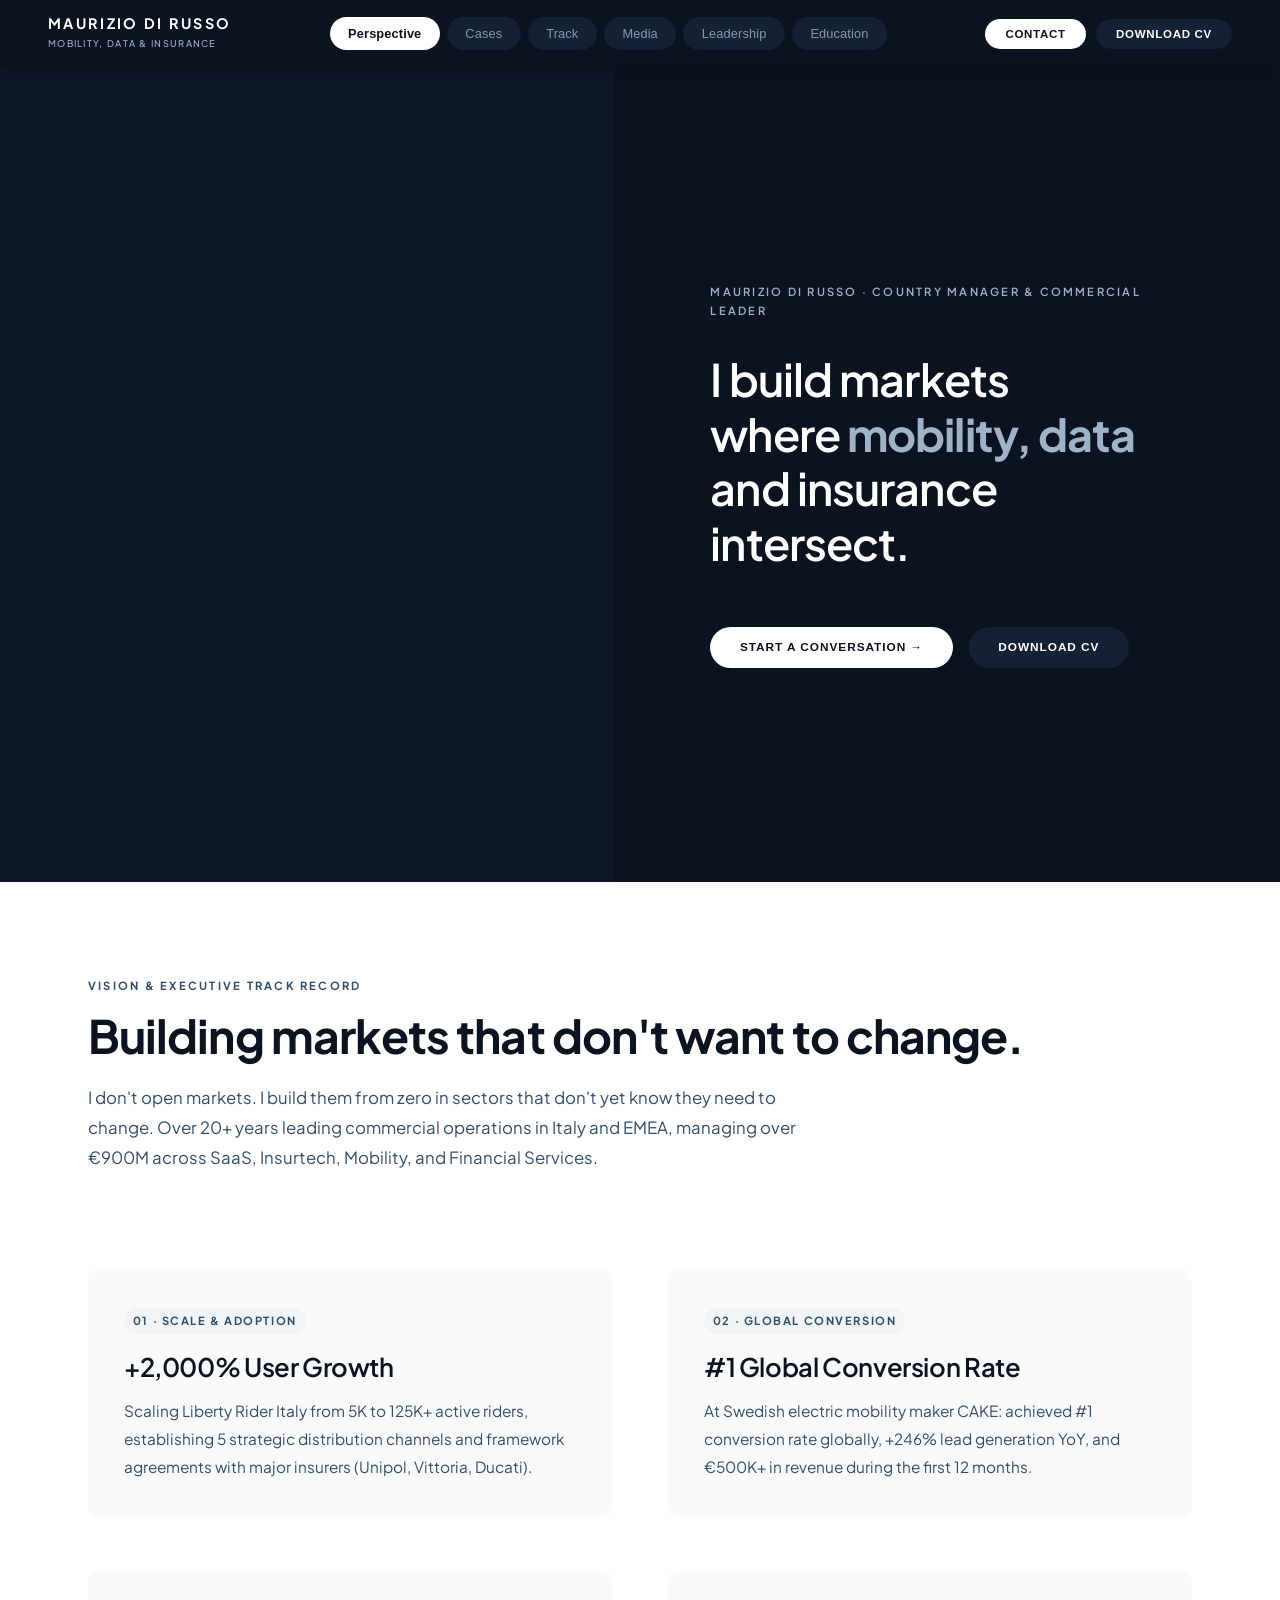
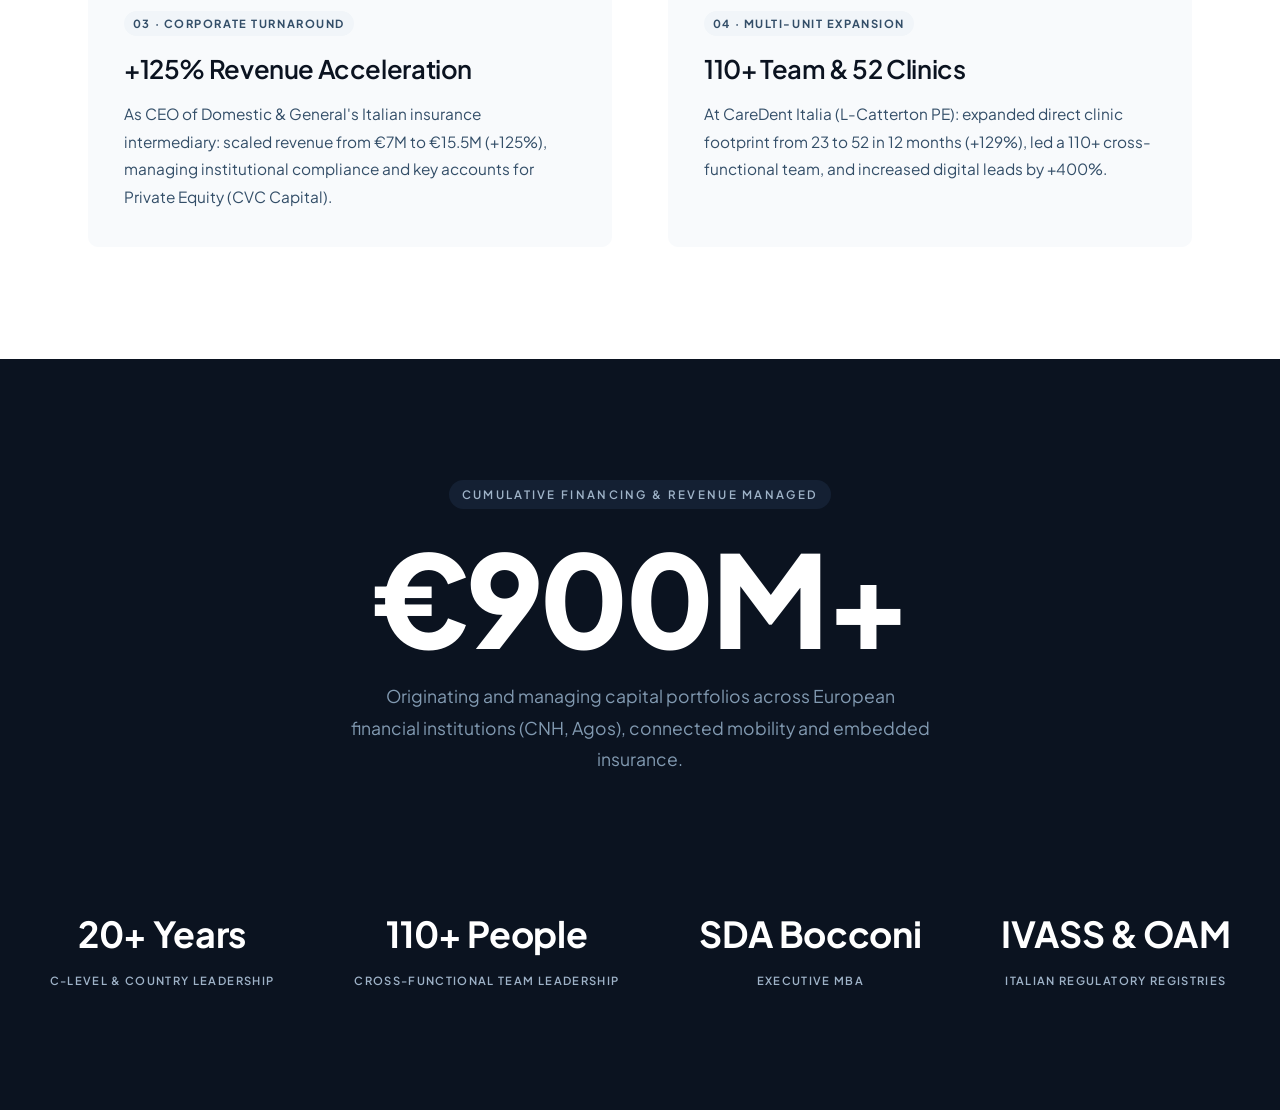
==== commit 616e9531: "Sync public/maurizio.html: remove tap highlight flash" ====
--- a/public/maurizio.html
+++ b/public/maurizio.html
@@ -12,7 +12,7 @@
 <script src="https://cdnjs.cloudflare.com/ajax/libs/html2pdf.js/0.10.1/html2pdf.bundle.min.js" integrity="sha512-GsLlZN/3F2ErC5ifS5QtgpiJtWd43JWSuIgh7mbzZ8zBps+dvLusV+eNQATqgA/HdeKFVgA5v3S/cIrLF7QnIg==" crossorigin="anonymous" referrerpolicy="no-referrer"></script>
 
 <style>
-/* ============ SOBER EXECUTIVE CORPORATE PALETTE (NO TECH GLOWS) ============ */
+/* ============ SOBER EXECUTIVE CORPORATE PALETTE ============ */
 :root {
     --midnight: #0b1320;
     --midnight-surface: #142033;
@@ -49,7 +49,18 @@
     --transition-smooth: all 0.2s ease;
 }
 
-*, *::before, *::after { margin: 0; padding: 0; box-sizing: border-box; border: none; outline: none; }
+*, *::before, *::after {
+    margin: 0; padding: 0; box-sizing: border-box; border: none; outline: none;
+    -webkit-tap-highlight-color: transparent !important;
+    -webkit-touch-callout: none;
+}
+button, a, .dock-tab-btn, .dock-cta-btn, .nav-tab-pill {
+    -webkit-tap-highlight-color: transparent !important;
+    outline: none !important;
+    user-select: none;
+    -webkit-user-select: none;
+}
+
 html { scroll-behavior: smooth; }
 body {
     font-family: 'Plus Jakarta Sans', 'Inter', -apple-system, BlinkMacSystemFont, 'Segoe UI', Roboto, sans-serif;
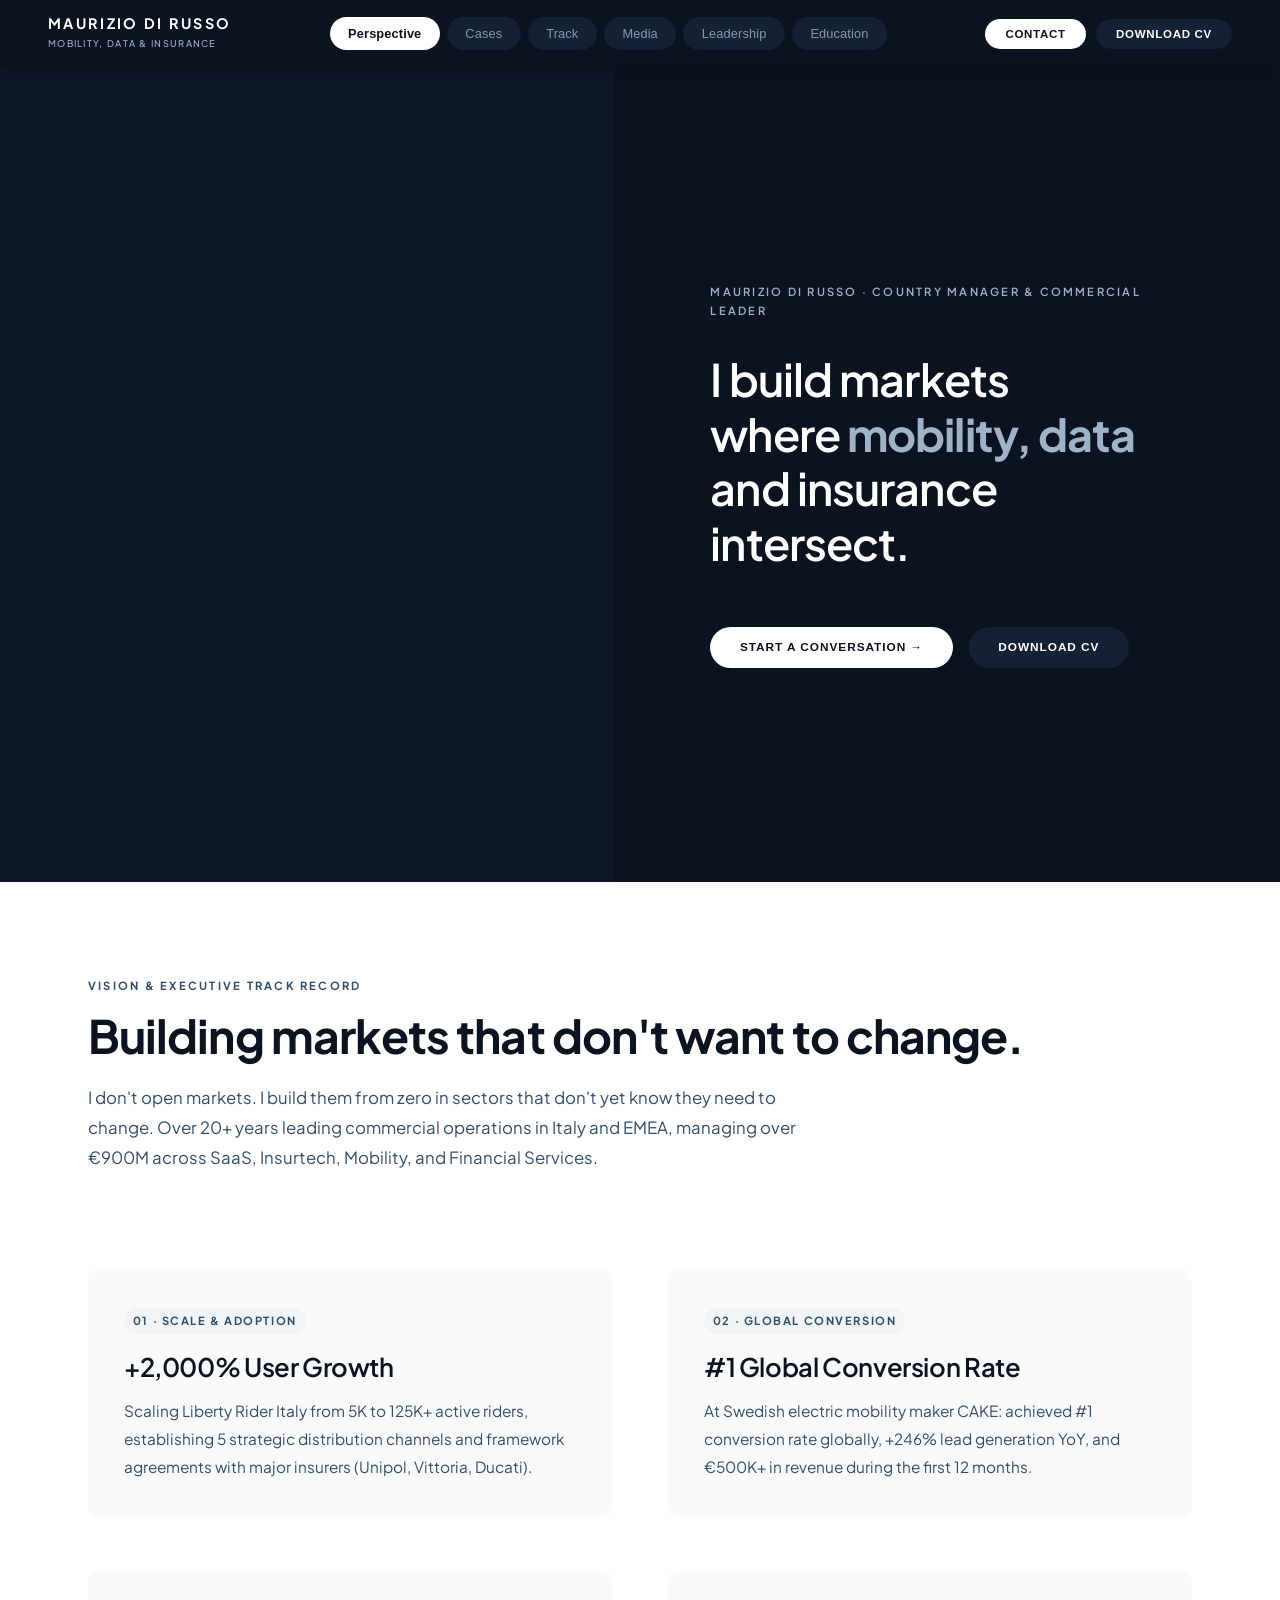
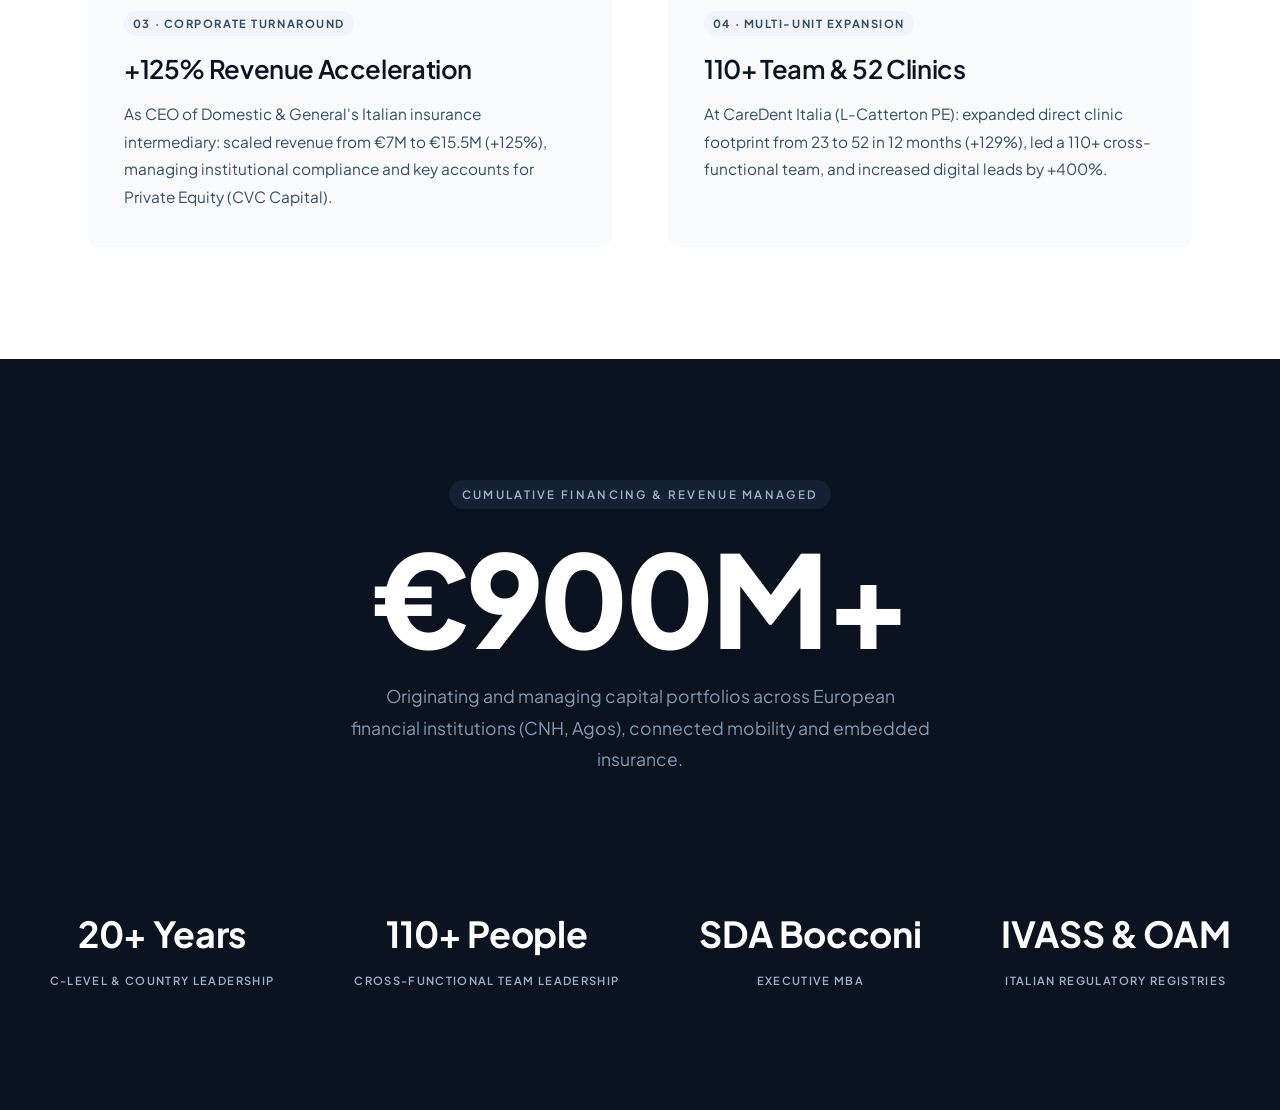
==== commit 6b5e57b7: "Sync public/maurizio.html: fix education section mobile viewport deformation" ====
--- a/public/maurizio.html
+++ b/public/maurizio.html
@@ -61,7 +61,12 @@
     -webkit-user-select: none;
 }
 
-html { scroll-behavior: smooth; }
+html, body {
+    width: 100%;
+    max-width: 100%;
+    overflow-x: hidden;
+    scroll-behavior: smooth;
+}
 body {
     font-family: 'Plus Jakarta Sans', 'Inter', -apple-system, BlinkMacSystemFont, 'Segoe UI', Roboto, sans-serif;
     background-color: var(--bg-page);
@@ -79,6 +84,7 @@
     background-color: var(--midnight);
     padding: 0.95rem 3rem;
     box-shadow: 0 2px 15px rgba(0, 0, 0, 0.2);
+    width: 100%;
 }
 .site-top-bar-inner {
     max-width: 1400px; margin: 0 auto;
@@ -148,7 +154,7 @@
 
 /* ============ TAB VIEW SYSTEM ============ */
 .tab-content-panel {
-    display: none; animation: tabAppear 0.3s ease forwards;
+    display: none; animation: tabAppear 0.3s ease forwards; width: 100%;
 }
 .tab-content-panel.active { display: block; }
 @keyframes tabAppear {
@@ -177,7 +183,7 @@
 /* ============ HERO SECTION (DESKTOP) ============ */
 .hero-flat {
     min-height: calc(100vh - 85px); display: grid; grid-template-columns: 48% 52%;
-    background-color: var(--midnight); position: relative;
+    background-color: var(--midnight); position: relative; width: 100%;
 }
 .hero-flat-left {
     display: flex; flex-direction: column; justify-content: center;
@@ -222,7 +228,7 @@
 }
 
 /* ============ PROPOSITION ============ */
-.proposition-flat { padding: 3.5rem 3rem 7rem; background-color: var(--bg-page); max-width: 1200px; margin: 0 auto; }
+.proposition-flat { padding: 3.5rem 3rem 7rem; background-color: var(--bg-page); max-width: 1200px; margin: 0 auto; width: 100%; }
 .prop-grid-2x2 { display: grid; grid-template-columns: 1fr 1fr; gap: 3.5rem 3.5rem; }
 .prop-card {
     padding: 2.25rem; background-color: var(--bg-subtle); border-radius: var(--radius-md);
@@ -243,7 +249,7 @@
 .prop-card-body { font-size: 0.96rem; font-weight: 400; line-height: 1.8; color: var(--text-body); }
 
 /* ============ SCALE ============ */
-.scale-flat { padding: 7.5rem 3rem; background-color: var(--midnight); text-align: center; }
+.scale-flat { padding: 7.5rem 3rem; background-color: var(--midnight); text-align: center; width: 100%; }
 .scale-flat-tag {
     display: inline-block; font-size: 0.72rem; font-weight: 600; letter-spacing: 0.2em;
     text-transform: uppercase; color: var(--exec-light); margin-bottom: 1.5rem;
@@ -287,7 +293,7 @@
 }
 .case-chapter-box-dark {
     display: grid; grid-template-columns: 1fr 1fr; align-items: center;
-    padding: 5.5rem 4rem; gap: 4.5rem; background-color: var(--midnight); color: #ffffff;
+    padding: 5.5rem 4rem; gap: 4.5rem; background-color: var(--midnight); color: #ffffff; width: 100%;
 }
 .case-chapter-box-dark .ch-card-title { color: #ffffff; }
 .case-chapter-box-dark .ch-card-body { color: var(--text-dim); }
@@ -320,7 +326,7 @@
 .ch-photo { position: absolute; inset: 0; background-size: cover; background-position: 50% 30%; }
 
 /* ============ TIMELINE ============ */
-.timeline-section-flat { padding: 3rem 4rem 7rem; max-width: 1100px; margin: 0 auto; }
+.timeline-section-flat { padding: 3rem 4rem 7rem; max-width: 1100px; margin: 0 auto; width: 100%; }
 .timeline-filters-flat { display: flex; gap: 0.65rem; margin-bottom: 3.5rem; flex-wrap: wrap; }
 .t-filter-pill {
     padding: 0.6rem 1.3rem; font-size: 0.7rem; font-weight: 600; letter-spacing: 0.08em;
@@ -354,7 +360,7 @@
 .t-job-bullets li::before { content: '•'; position: absolute; left: 0; color: var(--exec-steel); font-weight: 700; font-size: 1rem; line-height: 1; }
 
 /* ============ MEDIA & PRESS ============ */
-.media-section-flat { padding: 5.5rem 4rem 7rem; background-color: var(--midnight); color: #ffffff; }
+.media-section-flat { padding: 5.5rem 4rem 7rem; background-color: var(--midnight); color: #ffffff; width: 100%; }
 .media-grid-flat { display: grid; grid-template-columns: repeat(3, 1fr); gap: 2.25rem; max-width: 1200px; margin: 3rem auto 0; }
 .media-card-flat {
     background-color: var(--midnight-surface); display: flex; flex-direction: column;
@@ -383,12 +389,12 @@
 .media-link-flat:hover { color: #ffffff; }
 
 /* ============ LEADERSHIP & VALUES ============ */
-.quote-section-flat { padding: 7.5rem 4rem; background-color: var(--midnight); color: #ffffff; text-align: center; }
+.quote-section-flat { padding: 7.5rem 4rem; background-color: var(--midnight); color: #ffffff; text-align: center; width: 100%; }
 .quote-mark-flat { font-size: 6.5rem; font-weight: 300; line-height: 0.4; color: var(--midnight-surface); margin-bottom: 2.25rem; }
 .quote-text-flat { font-size: clamp(1.75rem, 3vw, 2.6rem); font-weight: 500; line-height: 1.35; color: #ffffff; max-width: 880px; margin: 0 auto; letter-spacing: -0.015em; }
 .quote-author-flat { margin-top: 2.75rem; font-size: 0.76rem; font-weight: 600; letter-spacing: 0.18em; text-transform: uppercase; color: var(--exec-light); }
 
-.cycling-section-flat { position: relative; height: 80vh; min-height: 520px; overflow: hidden; background-color: #0e1726; }
+.cycling-section-flat { position: relative; height: 80vh; min-height: 520px; overflow: hidden; background-color: #0e1726; width: 100%; }
 .cycling-bg-img { position: absolute; inset: 0; background-image: url('https://i.postimg.cc/cLTK04xZ/cycling-jpg.png'); background-size: cover; background-position: 50% 35%; }
 .cycling-caption-flat {
     position: absolute; bottom: 0; left: 0; right: 0; padding: 3rem 4rem 2.5rem;
@@ -398,7 +404,7 @@
 .cycling-txt-flat { font-size: 1.2rem; font-weight: 400; color: #ffffff; max-width: 620px; line-height: 1.65; }
 
 /* ============ EDUCATION & CREDENTIALS ============ */
-.edu-section-flat { padding: 3rem 4rem 7rem; max-width: 1200px; margin: 0 auto; }
+.edu-section-flat { padding: 3rem 4rem 7rem; max-width: 1200px; margin: 0 auto; width: 100%; }
 .edu-grid-flat { display: grid; grid-template-columns: repeat(3, 1fr); gap: 2.25rem; margin-top: 3.5rem; }
 .edu-card-flat {
     padding: 2.5rem 2rem; background-color: var(--bg-subtle); border-radius: var(--radius-md);
@@ -414,6 +420,56 @@
 .edu-title-flat { font-size: 1.15rem; font-weight: 600; color: var(--text-heading); margin-bottom: 0.35rem; }
 .edu-school-flat { font-size: 0.86rem; font-weight: 500; color: var(--exec-steel); margin-bottom: 0.95rem; }
 .edu-desc-flat { font-size: 0.86rem; font-weight: 400; line-height: 1.7; color: var(--text-body); }
+
+.edu-subgrid-2 {
+    margin-top: 3.5rem;
+    display: grid;
+    grid-template-columns: 1fr 1fr;
+    gap: 2rem;
+}
+.edu-subcard-box {
+    padding: 2.25rem;
+    background-color: var(--bg-subtle);
+    border-radius: var(--radius-md);
+    transition: var(--transition-smooth);
+}
+.edu-subcard-box:hover {
+    background-color: var(--bg-elevated);
+}
+.edu-subcard-tag {
+    font-size: 0.68rem; font-weight: 700; letter-spacing: 0.18em; text-transform: uppercase;
+    color: var(--exec-steel); margin-bottom: 0.5rem;
+}
+.edu-subcard-title {
+    font-size: 1.15rem; font-weight: 600; color: var(--text-heading); margin-bottom: 0.75rem;
+}
+.edu-subcard-desc {
+    font-size: 0.88rem; color: var(--text-body); line-height: 1.65;
+}
+
+.edu-lang-box {
+    margin-top: 2.5rem;
+    padding: 3rem;
+    background-color: var(--midnight);
+    color: #ffffff;
+    border-radius: var(--radius-md);
+}
+.edu-lang-tag {
+    font-size: 0.72rem; font-weight: 700; letter-spacing: 0.2em; text-transform: uppercase;
+    color: var(--exec-light); margin-bottom: 0.6rem;
+}
+.edu-lang-heading {
+    font-size: 1.35rem; font-weight: 600; margin-bottom: 2rem;
+}
+.edu-lang-row {
+    display: flex; gap: 3.5rem; flex-wrap: wrap;
+}
+.edu-lang-item-title {
+    font-size: 1.05rem; font-weight: 600; color: #ffffff;
+}
+.edu-lang-item-sub {
+    font-size: 0.76rem; color: var(--exec-light); text-transform: uppercase; letter-spacing: 0.12em; margin-top: 0.2rem;
+}
 
 /* ============ MOBILE BOTTOM BAR (LINEA RECTA PURA) ============ */
 .mobile-floating-dock { display: none; }
@@ -666,6 +722,7 @@
 /* ============ RESPONSIVE RULES ============ */
 @media (max-width: 1024px) {
     .site-top-bar { padding: 1rem 1.5rem; }
+    .section-banner-light { padding: 4.5rem 1.5rem 2rem; }
     .proposition-flat { padding: 3.5rem 1.5rem 5rem; }
     .prop-grid-2x2 { grid-template-columns: 1fr; gap: 2.25rem; }
     .case-chapter-box-light, .case-chapter-box-dark { grid-template-columns: 1fr; padding: 4rem 1.5rem; gap: 2.5rem; }
@@ -679,7 +736,10 @@
     .quote-section-flat { padding: 4.5rem 1.5rem; }
     .cycling-caption-flat { padding: 2.25rem 1.5rem; }
     .edu-section-flat { padding: 3rem 1.5rem 5rem; }
-    .edu-grid-flat { grid-template-columns: 1fr; }
+    .edu-grid-flat { grid-template-columns: 1fr; gap: 1.5rem; }
+    .edu-subgrid-2 { grid-template-columns: 1fr; gap: 1.5rem; margin-top: 2.5rem; }
+    .edu-lang-box { padding: 2rem 1.5rem; margin-top: 2rem; }
+    .edu-lang-row { gap: 2rem; }
     .scale-flat-cols { flex-direction: column; gap: 2.25rem; }
 }
 
@@ -696,7 +756,7 @@
 
     /* MOBILE HERO */
     .hero-flat {
-        display: flex; flex-direction: column; min-height: auto; background-color: var(--midnight);
+        display: flex; flex-direction: column; min-height: auto; background-color: var(--midnight); width: 100%;
     }
     .hero-flat-right {
         order: 1; width: 100%; height: 280px; min-height: 280px;
@@ -709,7 +769,7 @@
         background-repeat: no-repeat;
     }
     .hero-flat-left {
-        order: 2; padding: 2rem 1.5rem 3.5rem; text-align: left; background-color: var(--midnight);
+        order: 2; padding: 2rem 1.5rem 3.5rem; text-align: left; background-color: var(--midnight); width: 100%;
     }
     .hero-flat-tag {
         font-size: 0.68rem; letter-spacing: 0.18em; margin-bottom: 0.75rem; color: var(--exec-light);
@@ -718,6 +778,20 @@
         font-size: 1.85rem; line-height: 1.25; margin-bottom: 0; color: #ffffff;
     }
     .hero-flat-actions { display: none !important; }
+
+    /* MOBILE SECTION BANNERS */
+    .section-banner-light { padding: 3rem 1.25rem 1.5rem; }
+    .section-main-heading { font-size: 1.85rem; }
+
+    /* MOBILE EDUCATION SECTION ADJUSTMENTS */
+    .edu-section-flat { padding: 2rem 1.25rem 5rem; }
+    .edu-grid-flat { grid-template-columns: 1fr; gap: 1.25rem; margin-top: 2rem; }
+    .edu-card-flat { padding: 1.75rem 1.25rem; }
+    .edu-subgrid-2 { grid-template-columns: 1fr; gap: 1.25rem; margin-top: 1.5rem; }
+    .edu-subcard-box { padding: 1.75rem 1.25rem; }
+    .edu-lang-box { padding: 1.75rem 1.25rem; margin-top: 1.5rem; }
+    .edu-lang-heading { font-size: 1.15rem; margin-bottom: 1.5rem; }
+    .edu-lang-row { display: grid; grid-template-columns: 1fr 1fr; gap: 1.25rem; }
 
     /* MOBILE BOTTOM BAR (PURA LINEA RECTA SIN REDONDECES) */
     body { padding-bottom: 6.5rem; }
@@ -1234,44 +1308,44 @@
         </div>
 
         <!-- REGULATORY & CERTIFICATIONS BAR -->
-        <div style="margin-top: 3.5rem; display: grid; grid-template-columns: 1fr 1fr; gap: 2rem;">
-            <div style="padding: 2.25rem; background-color: var(--bg-subtle); border-radius: var(--radius-md);">
-                <div style="font-size: 0.68rem; font-weight: 700; letter-spacing: 0.18em; text-transform: uppercase; color: var(--exec-steel); margin-bottom: 0.5rem;">Institutional Registries</div>
-                <h3 style="font-size: 1.15rem; font-weight: 600; color: var(--text-heading); margin-bottom: 0.75rem;">IVASS (RUI) &amp; OAM Registered</h3>
-                <p style="font-size: 0.88rem; color: var(--text-body); line-height: 1.65;">
+        <div class="edu-subgrid-2">
+            <div class="edu-subcard-box">
+                <div class="edu-subcard-tag">Institutional Registries</div>
+                <h3 class="edu-subcard-title">IVASS (RUI) &amp; OAM Registered</h3>
+                <p class="edu-subcard-desc">
                     Registered insurance intermediary with RUI (IVASS) with direct governance track record. Registered with OAM (Organismo Agenti e Mediatori).
                 </p>
             </div>
 
-            <div style="padding: 2.25rem; background-color: var(--bg-subtle); border-radius: var(--radius-md);">
-                <div style="font-size: 0.68rem; font-weight: 700; letter-spacing: 0.18em; text-transform: uppercase; color: var(--exec-steel); margin-bottom: 0.5rem;">Professional Certifications</div>
-                <h3 style="font-size: 1.15rem; font-weight: 600; color: var(--text-heading); margin-bottom: 0.75rem;">27 Professional Certifications</h3>
-                <p style="font-size: 0.88rem; color: var(--text-body); line-height: 1.65;">
+            <div class="edu-subcard-box">
+                <div class="edu-subcard-tag">Professional Certifications</div>
+                <h3 class="edu-subcard-title">27 Professional Certifications</h3>
+                <p class="edu-subcard-desc">
                     Including <em>Removing Noise and Bias from Strategic Decision-Making</em>, <em>Six Sigma Foundations</em>, <em>Tech Trends</em>, and <em>Salesforce for Sales Managers</em>.
                 </p>
             </div>
         </div>
 
         <!-- LANGUAGES COMPACT PANEL (INCLUYE PORTUGUES) -->
-        <div style="margin-top: 2.5rem; padding: 3rem; background-color: var(--midnight); color: #ffffff; border-radius: var(--radius-md);">
-            <div style="font-size: 0.72rem; font-weight: 700; letter-spacing: 0.2em; text-transform: uppercase; color: var(--exec-light); margin-bottom: 0.6rem;">Language Competencies</div>
-            <h3 style="font-size: 1.35rem; font-weight: 600; margin-bottom: 2rem;">International Negotiation Languages</h3>
-            <div style="display: flex; gap: 3.5rem; flex-wrap: wrap;">
+        <div class="edu-lang-box">
+            <div class="edu-lang-tag">Language Competencies</div>
+            <h3 class="edu-lang-heading">International Negotiation Languages</h3>
+            <div class="edu-lang-row">
                 <div>
-                    <div style="font-size: 1.05rem; font-weight: 600; color: #ffffff;">Italian</div>
-                    <div style="font-size: 0.76rem; color: var(--exec-light); text-transform: uppercase; letter-spacing: 0.12em; margin-top: 0.2rem;">Native or Bilingual</div>
+                    <div class="edu-lang-item-title">Italian</div>
+                    <div class="edu-lang-item-sub">Native or Bilingual</div>
                 </div>
                 <div>
-                    <div style="font-size: 1.05rem; font-weight: 600; color: #ffffff;">English</div>
-                    <div style="font-size: 0.76rem; color: var(--exec-light); text-transform: uppercase; letter-spacing: 0.12em; margin-top: 0.2rem;">Full Professional Proficiency</div>
+                    <div class="edu-lang-item-title">English</div>
+                    <div class="edu-lang-item-sub">Full Professional Proficiency</div>
                 </div>
                 <div>
-                    <div style="font-size: 1.05rem; font-weight: 600; color: #ffffff;">Spanish</div>
-                    <div style="font-size: 0.76rem; color: var(--exec-light); text-transform: uppercase; letter-spacing: 0.12em; margin-top: 0.2rem;">Professional Working</div>
+                    <div class="edu-lang-item-title">Spanish</div>
+                    <div class="edu-lang-item-sub">Professional Working</div>
                 </div>
                 <div>
-                    <div style="font-size: 1.05rem; font-weight: 600; color: #ffffff;">Portuguese</div>
-                    <div style="font-size: 0.76rem; color: var(--exec-light); text-transform: uppercase; letter-spacing: 0.12em; margin-top: 0.2rem;">Elementary Proficiency</div>
+                    <div class="edu-lang-item-title">Portuguese</div>
+                    <div class="edu-lang-item-sub">Elementary Proficiency</div>
                 </div>
             </div>
         </div>
